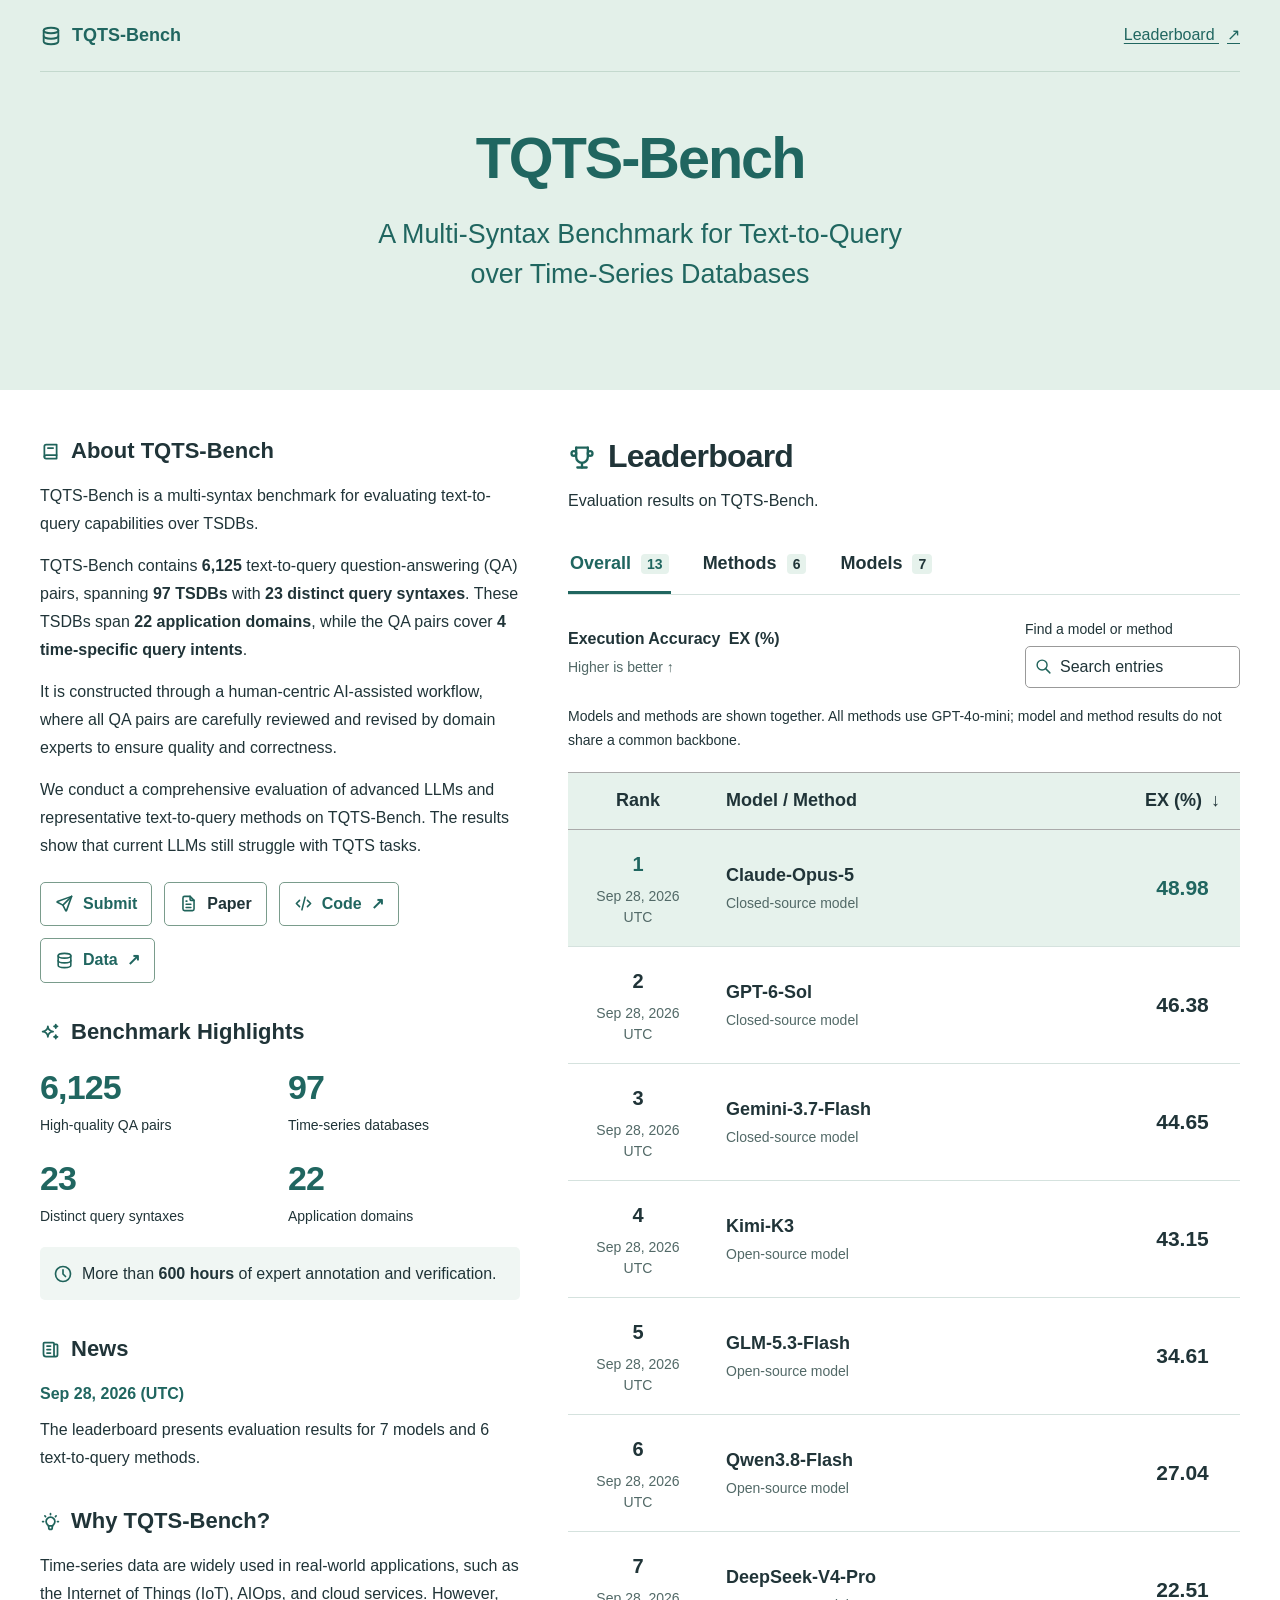
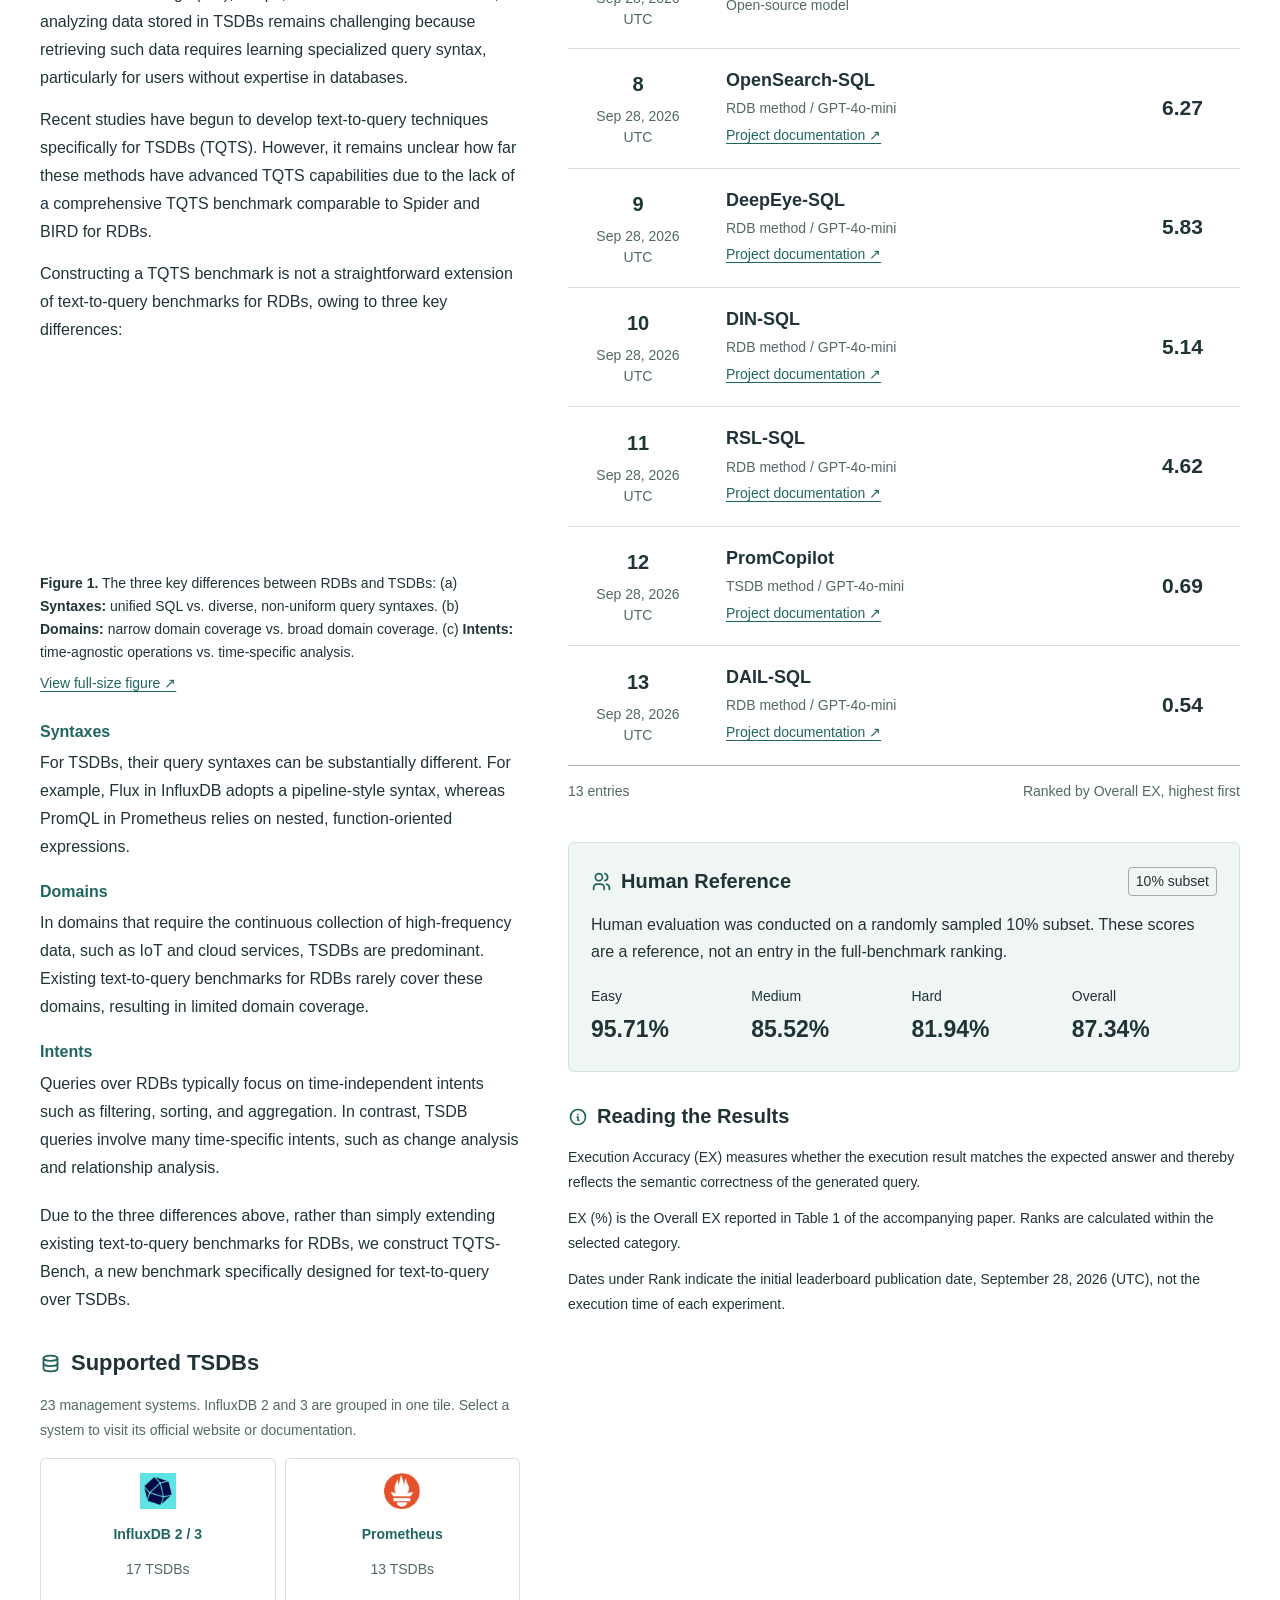
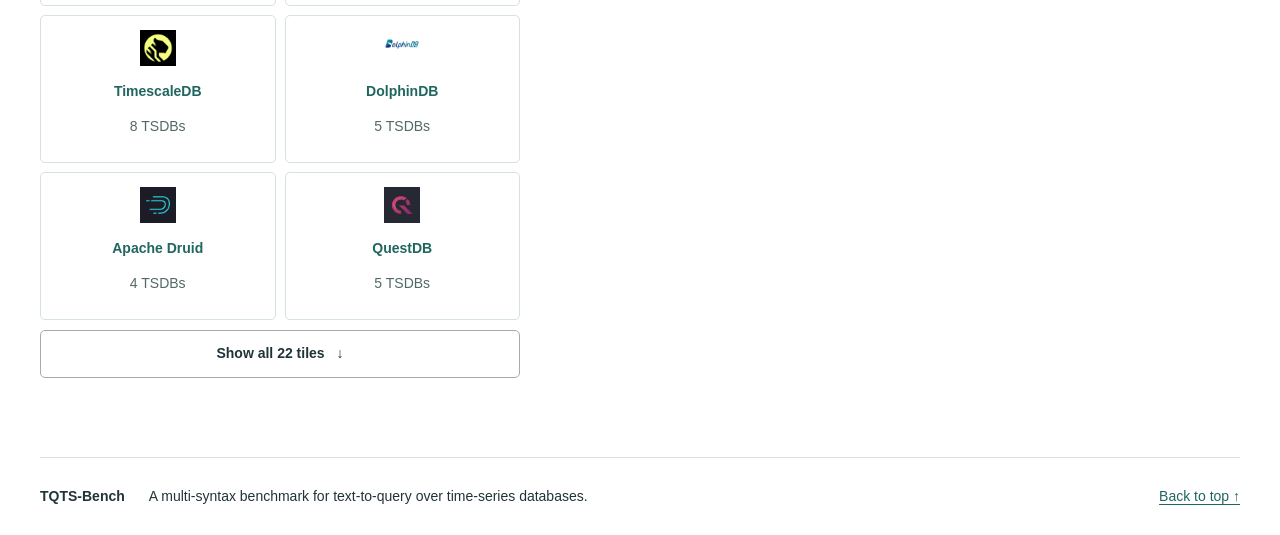
==== index.html @ 2154acb4 "Add anonymous leaderboard submission guidelines and Submit entry" ====
<!doctype html>
<html lang="en">
<head>
  <meta charset="utf-8">
  <meta name="viewport" content="width=device-width, initial-scale=1">
  <meta name="robots" content="noindex, nofollow, noarchive">
  <meta name="referrer" content="no-referrer">
  <meta http-equiv="Content-Security-Policy" content="default-src 'self'; script-src 'self'; style-src 'self'; img-src 'self'; font-src 'self'; connect-src 'self'; object-src 'none'; base-uri 'none'; form-action 'none'">
  <meta name="description" content="TQTS-Bench: A Multi-Syntax Benchmark for Text-to-Query over Time-Series Databases. Explore the evaluation results reported in the paper.">
  <meta name="color-scheme" content="light">
  <title>TQTS-Bench | Leaderboard</title>
  <link rel="icon" href="database.svg" type="image/svg+xml">
  <link rel="stylesheet" href="styles.css">
  <script src="results.js" defer></script>
  <script src="app.js" defer></script>
</head>
<body>
  <a class="skip-link" href="#leaderboard">Skip to leaderboard</a>
  <header class="hero">
    <nav class="topnav container" aria-label="Main navigation">
      <a class="wordmark" href="#top"><img class="icon" src="database.svg" alt="" width="22" height="22">TQTS-Bench</a>
      <div class="nav-actions"><a href="#leaderboard">Leaderboard <span aria-hidden="true">↗</span></a></div>
    </nav>
    <div class="hero-copy container" id="top">
      <h1>TQTS-Bench</h1>
      <p class="subtitle">A Multi-Syntax Benchmark for Text-to-Query<br class="desktop-break"> over Time-Series Databases</p>
    </div>
  </header>

  <main class="container page-grid">
    <aside class="sidebar" aria-label="About the benchmark">
      <section id="about" class="side-section">
        <h2><img class="icon" src="book-2.svg" alt="" width="21" height="21">About TQTS-Bench</h2>
        <p>TQTS-Bench is a multi-syntax benchmark for evaluating text-to-query capabilities over TSDBs.</p>
        <p>TQTS-Bench contains <strong>6,125</strong> text-to-query question-answering (QA) pairs, spanning <strong>97 TSDBs</strong> with <strong>23 distinct query syntaxes</strong>. These TSDBs span <strong>22 application domains</strong>, while the QA pairs cover <strong>4 time-specific query intents</strong>.</p>
        <p>It is constructed through a human-centric AI-assisted workflow, where all QA pairs are carefully reviewed and revised by domain experts to ensure quality and correctness.</p>
        <p>We conduct a comprehensive evaluation of advanced LLMs and representative text-to-query methods on TQTS-Bench. The results show that current LLMs still struggle with TQTS tasks.</p>
        <div class="about-links">
          <a class="button" href="submit.html"><img class="icon" src="send.svg" alt="" width="19" height="19">Submit</a>
          <button class="button" type="button" data-coming-soon="Paper" aria-controls="resource-status"><img class="icon" src="file-text.svg" alt="" width="19" height="19">Paper</button>
          <a class="button" href="https://anonymous.4open.science/r/TQTS-Bench-00CD" target="_blank" rel="noopener noreferrer"><img class="icon" src="code.svg" alt="" width="19" height="19">Code <span aria-hidden="true">↗</span></a>
          <a class="button" href="https://huggingface.co/datasets/TQTS-Bench/TQTS-Bench" target="_blank" rel="noopener noreferrer"><img class="icon" src="database.svg" alt="" width="19" height="19">Data <span aria-hidden="true">↗</span></a>
        </div>
        <p id="resource-status" role="status" aria-live="polite" hidden></p>
        <noscript><p>Paper coming soon.</p></noscript>
      </section>
      <section id="highlights" class="side-section">
        <h2><img class="icon" src="sparkles.svg" alt="" width="21" height="21">Benchmark Highlights</h2>
        <dl class="facts">
          <div><dt>High-quality QA pairs</dt><dd>6,125</dd></div>
          <div><dt>Time-series databases</dt><dd>97</dd></div>
          <div><dt>Distinct query syntaxes</dt><dd>23</dd></div>
          <div><dt>Application domains</dt><dd>22</dd></div>
        </dl>
        <p class="expert-note"><img class="icon" src="clock.svg" alt="" width="20" height="20"><span>More than <strong>600 hours</strong> of expert annotation and verification.</span></p>
      </section>
      <section id="news" class="side-section">
        <h2><img class="icon" src="news.svg" alt="" width="21" height="21">News</h2>
        <p class="news-label"><time datetime="2026-09-28">Sep 28, 2026</time> (UTC)</p>
        <p>The leaderboard presents evaluation results for 7 models and 6 text-to-query methods.</p>
      </section>
      <section id="motivation" class="side-section motivation-section">
        <h2><img class="icon" src="bulb.svg" alt="" width="21" height="21">Why TQTS-Bench?</h2>
        <p>Time-series data are widely used in real-world applications, such as the Internet of Things (IoT), AIOps, and cloud services. However, analyzing data stored in TSDBs remains challenging because retrieving such data requires learning specialized query syntax, particularly for users without expertise in databases.</p>
        <p>Recent studies have begun to develop text-to-query techniques specifically for TSDBs (TQTS). However, it remains unclear how far these methods have advanced TQTS capabilities due to the lack of a comprehensive TQTS benchmark comparable to Spider and BIRD for RDBs.</p>
        <p>Constructing a TQTS benchmark is not a straightforward extension of text-to-query benchmarks for RDBs, owing to three key differences:</p>
        <figure class="motivation-figure">
          <a class="figure-link" href="figure-1.png" target="_blank" rel="noopener noreferrer" aria-label="Open Figure 1 at full resolution in a new tab">
            <img src="figure-1.png" width="2400" height="970" loading="lazy" decoding="async" alt="Figure 1 compares relational and time-series databases across query syntaxes, application domains, and query intents. RDBs use unified SQL, cover narrower domains, and emphasize time-agnostic operations; TSDBs use diverse syntaxes, cover broader domains, and support time-specific analysis.">
          </a>
          <figcaption><strong>Figure 1.</strong> The three key differences between RDBs and TSDBs: (a) <strong>Syntaxes:</strong> unified SQL vs. diverse, non-uniform query syntaxes. (b) <strong>Domains:</strong> narrow domain coverage vs. broad domain coverage. (c) <strong>Intents:</strong> time-agnostic operations vs. time-specific analysis.</figcaption>
          <a class="figure-enlarge" href="figure-1.png" target="_blank" rel="noopener noreferrer">View full-size figure <span aria-hidden="true">↗</span></a>
        </figure>
        <dl class="motivation-points">
          <div><dt>Syntaxes</dt><dd>For TSDBs, their query syntaxes can be substantially different. For example, Flux in InfluxDB adopts a pipeline-style syntax, whereas PromQL in Prometheus relies on nested, function-oriented expressions.</dd></div>
          <div><dt>Domains</dt><dd>In domains that require the continuous collection of high-frequency data, such as IoT and cloud services, TSDBs are predominant. Existing text-to-query benchmarks for RDBs rarely cover these domains, resulting in limited domain coverage.</dd></div>
          <div><dt>Intents</dt><dd>Queries over RDBs typically focus on time-independent intents such as filtering, sorting, and aggregation. In contrast, TSDB queries involve many time-specific intents, such as change analysis and relationship analysis.</dd></div>
        </dl>
        <p>Due to the three differences above, rather than simply extending existing text-to-query benchmarks for RDBs, we construct TQTS-Bench, a new benchmark specifically designed for text-to-query over TSDBs.</p>
      </section>
      <section id="supported-tsdbs" class="side-section supported-section">
        <h2><img class="icon" src="database.svg" alt="" width="21" height="21">Supported TSDBs</h2>
        <p class="small-copy">23 management systems. InfluxDB 2 and 3 are grouped in one tile. Select a system to visit its official website or documentation.</p>
        <div class="tsdb-grid" id="tsdb-grid"><a class="tsdb-tile" href="https://www.influxdata.com/" target="_blank" rel="noopener noreferrer" aria-label="InfluxDB 2 / 3 official website or documentation, 17 TSDBs"><img src="influxdb.png" alt="" width="34" height="34" loading="lazy"><strong>InfluxDB 2 / 3</strong><span>17 TSDBs</span></a>
<a class="tsdb-tile" href="https://prometheus.io/" target="_blank" rel="noopener noreferrer" aria-label="Prometheus official website or documentation, 13 TSDBs"><img src="prometheus.png" alt="" width="34" height="34" loading="lazy"><strong>Prometheus</strong><span>13 TSDBs</span></a>
<a class="tsdb-tile" href="https://www.timescale.com/" target="_blank" rel="noopener noreferrer" aria-label="TimescaleDB official website or documentation, 8 TSDBs"><img src="timescaledb.png" alt="" width="34" height="34" loading="lazy"><strong>TimescaleDB</strong><span>8 TSDBs</span></a>
<a class="tsdb-tile" href="https://www.dolphindb.com/" target="_blank" rel="noopener noreferrer" aria-label="DolphinDB official website or documentation, 5 TSDBs"><img src="dolphindb.png" alt="" width="34" height="34" loading="lazy"><strong>DolphinDB</strong><span>5 TSDBs</span></a>
<a class="tsdb-tile" href="https://druid.apache.org/" target="_blank" rel="noopener noreferrer" aria-label="Apache Druid official website or documentation, 4 TSDBs"><img src="druid.png" alt="" width="34" height="34" loading="lazy"><strong>Apache Druid</strong><span>4 TSDBs</span></a>
<a class="tsdb-tile" href="https://questdb.com/" target="_blank" rel="noopener noreferrer" aria-label="QuestDB official website or documentation, 5 TSDBs"><img src="questdb.png" alt="" width="34" height="34" loading="lazy"><strong>QuestDB</strong><span>5 TSDBs</span></a>
<a class="tsdb-tile" href="https://tdengine.com/" target="_blank" rel="noopener noreferrer" aria-label="TDengine official website or documentation, 4 TSDBs"><img src="tdengine.png" alt="" width="34" height="34" loading="lazy"><strong>TDengine</strong><span>4 TSDBs</span></a>
<a class="tsdb-tile" href="https://iotdb.apache.org/" target="_blank" rel="noopener noreferrer" aria-label="Apache IoTDB official website or documentation, 4 TSDBs"><img src="iotdb.png" alt="" width="34" height="34" loading="lazy"><strong>Apache IoTDB</strong><span>4 TSDBs</span></a>
<a class="tsdb-tile" href="https://victoriametrics.com/" target="_blank" rel="noopener noreferrer" aria-label="VictoriaMetrics official website or documentation, 3 TSDBs"><img src="victoriametrics.png" alt="" width="34" height="34" loading="lazy"><strong>VictoriaMetrics</strong><span>3 TSDBs</span></a>
<a class="tsdb-tile" href="https://basekick.net/" target="_blank" rel="noopener noreferrer" aria-label="Arc official website or documentation, 2 TSDBs"><img src="arc.svg" alt="" width="34" height="34" loading="lazy"><strong>Arc</strong><span>2 TSDBs</span></a>
<a class="tsdb-tile" href="https://griddb.net/en/" target="_blank" rel="noopener noreferrer" aria-label="GridDB official website or documentation, 4 TSDBs"><img src="griddb.png" alt="" width="34" height="34" loading="lazy"><strong>GridDB</strong><span>4 TSDBs</span></a>
<a class="tsdb-tile" href="https://m3db.io/" target="_blank" rel="noopener noreferrer" aria-label="M3DB official website or documentation, 1 TSDB"><img src="m3db.png" alt="" width="34" height="34" loading="lazy"><strong>M3DB</strong><span>1 TSDB</span></a>
<a class="tsdb-tile" href="https://cratedb.com/" target="_blank" rel="noopener noreferrer" aria-label="CrateDB official website or documentation, 4 TSDBs"><img src="cratedb.png" alt="" width="34" height="34" loading="lazy"><strong>CrateDB</strong><span>4 TSDBs</span></a>
<a class="tsdb-tile" href="https://www.cnosdb.com/" target="_blank" rel="noopener noreferrer" aria-label="CnosDB official website or documentation, 3 TSDBs"><img src="cnosdb.png" alt="" width="34" height="34" loading="lazy"><strong>CnosDB</strong><span>3 TSDBs</span></a>
<a class="tsdb-tile" href="https://arcadedb.com/" target="_blank" rel="noopener noreferrer" aria-label="ArcadeDB official website or documentation, 1 TSDB"><img src="arcadedb.png" alt="" width="34" height="34" loading="lazy"><strong>ArcadeDB</strong><span>1 TSDB</span></a>
<a class="tsdb-tile" href="https://greptime.com/" target="_blank" rel="noopener noreferrer" aria-label="GreptimeDB official website or documentation, 1 TSDB"><img src="greptimedb.png" alt="" width="34" height="34" loading="lazy"><strong>GreptimeDB</strong><span>1 TSDB</span></a>
<a class="tsdb-tile" href="https://www.ibm.com/docs/en/db2-event-store/2.0.0" target="_blank" rel="noopener noreferrer" aria-label="IBM Db2 Event Store official website or documentation, 4 TSDBs"><img src="ibm.png" alt="" width="34" height="34" loading="lazy"><strong>IBM Db2 Event Store</strong><span>4 TSDBs</span></a>
<a class="tsdb-tile" href="https://docs.riak.com/riak/ts/1.5.2/" target="_blank" rel="noopener noreferrer" aria-label="Riak TS official website or documentation, 2 TSDBs"><img src="riak.png" alt="" width="34" height="34" loading="lazy"><strong>Riak TS</strong><span>2 TSDBs</span></a>
<a class="tsdb-tile" href="https://bangdb.com/" target="_blank" rel="noopener noreferrer" aria-label="BangDB official website or documentation, 3 TSDBs"><img src="bangdb.png" alt="" width="34" height="34" loading="lazy"><strong>BangDB</strong><span>3 TSDBs</span></a>
<a class="tsdb-tile" href="https://www.machbase.com/" target="_blank" rel="noopener noreferrer" aria-label="Machbase Neo official website or documentation, 5 TSDBs"><img src="machbase.png" alt="" width="34" height="34" loading="lazy"><strong>Machbase Neo</strong><span>5 TSDBs</span></a>
<a class="tsdb-tile" href="https://github.com/4paradigm/OpenMLDB" target="_blank" rel="noopener noreferrer" aria-label="OpenMLDB official website or documentation, 3 TSDBs"><img src="openmldb.png" alt="" width="34" height="34" loading="lazy"><strong>OpenMLDB</strong><span>3 TSDBs</span></a>
<a class="tsdb-tile" href="https://opengemini.github.io/" target="_blank" rel="noopener noreferrer" aria-label="openGemini official website or documentation, 1 TSDB"><img src="opengemini.png" alt="" width="34" height="34" loading="lazy"><strong>openGemini</strong><span>1 TSDB</span></a></div>
        <button type="button" class="expand-button" aria-expanded="false" aria-controls="tsdb-grid" id="toggle-tsdbs" hidden>Show all 22 tiles <span aria-hidden="true">↓</span></button>
      </section>
    </aside>

    <section class="leaderboard" id="leaderboard" aria-labelledby="leaderboard-title">
      <div class="board-heading">
        <h2 id="leaderboard-title"><img class="icon" src="trophy.svg" alt="" width="28" height="28">Leaderboard</h2>
        <p>Evaluation results on TQTS-Bench.</p>
      </div>
      <div class="tabs" role="tablist" aria-label="Leaderboard category" hidden>
        <button type="button" id="tab-overall" role="tab" aria-selected="true" aria-controls="results-panel" data-category="overall">Overall <span>13</span></button>
        <button type="button" id="tab-methods" role="tab" aria-selected="false" aria-controls="results-panel" tabindex="-1" data-category="method">Methods <span>6</span></button>
        <button type="button" id="tab-models" role="tab" aria-selected="false" aria-controls="results-panel" tabindex="-1" data-category="model">Models <span>7</span></button>
      </div>
      <div id="results-panel" role="tabpanel" aria-labelledby="leaderboard-title">
        <div class="board-toolbar">
          <div class="metric-heading"><strong>Execution Accuracy <abbr title="Execution Accuracy">EX</abbr> (%)</strong><span>Higher is better <span aria-hidden="true">↑</span></span></div>
          <div class="search-control" hidden><label for="search">Find a model or method</label><div class="search-input"><img class="icon" src="search.svg" alt="" width="17" height="17"><input id="search" type="search" placeholder="Search entries" autocomplete="off" spellcheck="false"></div></div>
        </div>
        <p class="category-note" id="category-note">Models and methods are shown together. All methods use GPT-4o-mini; model and method results do not share a common backbone.</p>
        <p class="table-hint">Swipe horizontally to view all scores <span aria-hidden="true">→</span></p>
        <div class="table-scroll" role="region" aria-label="Scrollable evaluation results" tabindex="0">
          <table class="results-table">
            <caption class="sr-only">Execution accuracy on TQTS-Bench. All scores are percentages.</caption>
            <thead><tr>
              <th scope="col" class="rank-column">Rank</th>
              <th scope="col" class="name-column">Model / Method</th>
              <th scope="col" class="overall-column" data-metric="overall" aria-sort="descending"><button type="button" data-sort="overall" disabled>EX (%) <span aria-hidden="true">↓</span></button></th>
            </tr></thead>
            <tbody id="results-body"><tr class="first-place"><td class="rank"><span>1</span><time datetime="2026-09-28" title="Initial leaderboard publication date, not an experiment execution timestamp.">Sep 28, 2026</time><small>UTC</small></td><td class="entry-name"><strong>Claude-Opus-5</strong><small>Closed-source model</small></td><td class="score overall-score">48.98</td></tr>
<tr><td class="rank"><span>2</span><time datetime="2026-09-28" title="Initial leaderboard publication date, not an experiment execution timestamp.">Sep 28, 2026</time><small>UTC</small></td><td class="entry-name"><strong>GPT-6-Sol</strong><small>Closed-source model</small></td><td class="score overall-score">46.38</td></tr>
<tr><td class="rank"><span>3</span><time datetime="2026-09-28" title="Initial leaderboard publication date, not an experiment execution timestamp.">Sep 28, 2026</time><small>UTC</small></td><td class="entry-name"><strong>Gemini-3.7-Flash</strong><small>Closed-source model</small></td><td class="score overall-score">44.65</td></tr>
<tr><td class="rank"><span>4</span><time datetime="2026-09-28" title="Initial leaderboard publication date, not an experiment execution timestamp.">Sep 28, 2026</time><small>UTC</small></td><td class="entry-name"><strong>Kimi-K3</strong><small>Open-source model</small></td><td class="score overall-score">43.15</td></tr>
<tr><td class="rank"><span>5</span><time datetime="2026-09-28" title="Initial leaderboard publication date, not an experiment execution timestamp.">Sep 28, 2026</time><small>UTC</small></td><td class="entry-name"><strong>GLM-5.3-Flash</strong><small>Open-source model</small></td><td class="score overall-score">34.61</td></tr>
<tr><td class="rank"><span>6</span><time datetime="2026-09-28" title="Initial leaderboard publication date, not an experiment execution timestamp.">Sep 28, 2026</time><small>UTC</small></td><td class="entry-name"><strong>Qwen3.8-Flash</strong><small>Open-source model</small></td><td class="score overall-score">27.04</td></tr>
<tr><td class="rank"><span>7</span><time datetime="2026-09-28" title="Initial leaderboard publication date, not an experiment execution timestamp.">Sep 28, 2026</time><small>UTC</small></td><td class="entry-name"><strong>DeepSeek-V4-Pro</strong><small>Open-source model</small></td><td class="score overall-score">22.51</td></tr>
<tr><td class="rank"><span>8</span><time datetime="2026-09-28" title="Initial leaderboard publication date, not an experiment execution timestamp.">Sep 28, 2026</time><small>UTC</small></td><td class="entry-name"><strong>OpenSearch-SQL</strong><small>RDB method / GPT-4o-mini</small><a class="project-link" href="https://github.com/OpenSearch-AI/OpenSearch-SQL#readme" target="_blank" rel="noopener noreferrer" aria-label="OpenSearch-SQL original project documentation">Project documentation ↗</a></td><td class="score overall-score">6.27</td></tr>
<tr><td class="rank"><span>9</span><time datetime="2026-09-28" title="Initial leaderboard publication date, not an experiment execution timestamp.">Sep 28, 2026</time><small>UTC</small></td><td class="entry-name"><strong>DeepEye-SQL</strong><small>RDB method / GPT-4o-mini</small><a class="project-link" href="https://github.com/HKUSTDial/DeepEye-SQL#readme" target="_blank" rel="noopener noreferrer" aria-label="DeepEye-SQL original project documentation">Project documentation ↗</a></td><td class="score overall-score">5.83</td></tr>
<tr><td class="rank"><span>10</span><time datetime="2026-09-28" title="Initial leaderboard publication date, not an experiment execution timestamp.">Sep 28, 2026</time><small>UTC</small></td><td class="entry-name"><strong>DIN-SQL</strong><small>RDB method / GPT-4o-mini</small><a class="project-link" href="https://github.com/MohammadrezaPourreza/Few-shot-NL2SQL-with-prompting#readme" target="_blank" rel="noopener noreferrer" aria-label="DIN-SQL original project documentation">Project documentation ↗</a></td><td class="score overall-score">5.14</td></tr>
<tr><td class="rank"><span>11</span><time datetime="2026-09-28" title="Initial leaderboard publication date, not an experiment execution timestamp.">Sep 28, 2026</time><small>UTC</small></td><td class="entry-name"><strong>RSL-SQL</strong><small>RDB method / GPT-4o-mini</small><a class="project-link" href="https://github.com/Laqcce-cao/RSL-SQL#readme" target="_blank" rel="noopener noreferrer" aria-label="RSL-SQL original project documentation">Project documentation ↗</a></td><td class="score overall-score">4.62</td></tr>
<tr><td class="rank"><span>12</span><time datetime="2026-09-28" title="Initial leaderboard publication date, not an experiment execution timestamp.">Sep 28, 2026</time><small>UTC</small></td><td class="entry-name"><strong>PromCopilot</strong><small>TSDB method / GPT-4o-mini</small><a class="project-link" href="https://github.com/FudanSELab/PromCopilot#readme" target="_blank" rel="noopener noreferrer" aria-label="PromCopilot original project documentation">Project documentation ↗</a></td><td class="score overall-score">0.69</td></tr>
<tr><td class="rank"><span>13</span><time datetime="2026-09-28" title="Initial leaderboard publication date, not an experiment execution timestamp.">Sep 28, 2026</time><small>UTC</small></td><td class="entry-name"><strong>DAIL-SQL</strong><small>RDB method / GPT-4o-mini</small><a class="project-link" href="https://github.com/BeachWang/DAIL-SQL#readme" target="_blank" rel="noopener noreferrer" aria-label="DAIL-SQL original project documentation">Project documentation ↗</a></td><td class="score overall-score">0.54</td></tr></tbody>
          </table>
        </div>
        <div class="table-footer"><span id="result-count" role="status" aria-live="polite">13 entries</span><span id="sort-description">Ranked by Overall EX, highest first</span></div>
        <noscript><p class="category-note">All paper results are shown. Enable JavaScript to filter and sort the leaderboard.</p></noscript>
      </div>

      <section class="human-reference" id="human-reference" aria-labelledby="human-title">
        <div class="human-heading"><h3 id="human-title"><img class="icon" src="users.svg" alt="" width="21" height="21">Human Reference</h3><span class="subset-label">10% subset</span></div>
        <p>Human evaluation was conducted on a randomly sampled 10% subset. These scores are a reference, not an entry in the full-benchmark ranking.</p>
        <dl class="human-scores"><div><dt>Easy</dt><dd>95.71%</dd></div><div><dt>Medium</dt><dd>85.52%</dd></div><div><dt>Hard</dt><dd>81.94%</dd></div><div><dt>Overall</dt><dd>87.34%</dd></div></dl>
      </section>
      <section class="reading-notes" aria-labelledby="notes-title">
        <h3 id="notes-title"><img class="icon" src="info-circle.svg" alt="" width="20" height="20">Reading the Results</h3>
        <p>Execution Accuracy (EX) measures whether the execution result matches the expected answer and thereby reflects the semantic correctness of the generated query.</p>
        <p>EX (%) is the Overall EX reported in Table 1 of the accompanying paper. Ranks are calculated within the selected category.</p>
        <p>Dates under Rank indicate the initial leaderboard publication date, September 28, 2026 (UTC), not the execution time of each experiment.</p>
      </section>
    </section>
  </main>
  <footer class="container site-footer"><span>TQTS-Bench</span><p>A multi-syntax benchmark for text-to-query over time-series databases.</p><a href="#top">Back to top <span aria-hidden="true">↑</span></a></footer>
</body>
</html>
---- styles.css ----
/* Research website. Pale green accents, 14px minimum. Preserve the existing light research layout.
   DESIGN_VARIANCE: 3; MOTION_INTENSITY: 1; VISUAL_DENSITY: 6. */
:root { color-scheme:light; --line:#d5e2de; --soft:#f0f6f3; --text:#203438; --muted:#526967; --accent:#206660; --accent-soft:#e6f2ec; --hero:#e3f0e9; }
* { box-sizing:border-box; }
html { scroll-padding-top:24px; }
body { margin:0; background:#fff; color:var(--text); font-family:Arial,Helvetica,sans-serif; font-size:16px; line-height:1.65; -webkit-font-smoothing:antialiased; }
a { color:var(--accent); text-decoration:underline; text-underline-offset:3px; }
a:hover { text-decoration-thickness:2px; }
button,input { font:inherit; color:var(--text); }
button { cursor:pointer; }
button:disabled { cursor:default; }
:focus-visible { outline:3px solid var(--accent); outline-offset:4px; }
[hidden] { display:none!important; }
.container { width:min(1320px,calc(100% - 80px)); margin-inline:auto; }
.icon { flex-shrink:0; vertical-align:middle; filter:brightness(0) saturate(100%) invert(32%) sepia(14%) saturate(1500%) hue-rotate(123deg); }
.sr-only { position:absolute; width:1px; height:1px; padding:0; margin:-1px; overflow:hidden; clip:rect(0,0,0,0); white-space:nowrap; border:0; }
.skip-link { position:fixed; top:12px; left:12px; z-index:3; transform:translateY(-180%); background:#fff; padding:12px 18px; }
.skip-link:focus { transform:translateY(0); }
.hero { background:var(--hero); color:var(--accent); min-height:390px; }
.topnav { min-height:72px; display:flex; align-items:center; justify-content:space-between; border-bottom:1px solid #c4d9ce; }
.wordmark { display:flex; align-items:center; gap:10px; font-size:18px; font-weight:700; text-decoration:none; }
.nav-actions { font-size:16px; }
.nav-actions a span { margin-left:8px; }
.hero-copy { text-align:center; padding:53px 0 66px; }
h1 { margin:0; font-size:clamp(42px,4.5vw,62px); line-height:1.16; font-weight:700; letter-spacing:-.035em; }
.subtitle { margin:22px 0 0; font-size:clamp(21px,2.1vw,28px); line-height:1.5; }
.about-links { display:flex; gap:12px; flex-wrap:wrap; margin-top:22px; }
.button { display:inline-flex; align-items:center; justify-content:center; gap:9px; padding:8px 14px; min-height:44px; border-radius:5px; border:1px solid #7a9c8c; font-size:16px; font-weight:600; text-decoration:none; white-space:nowrap; }
.button:hover { background:var(--accent-soft); }
button.button { background:transparent; }
button.button:hover { background:var(--accent-soft); }
#resource-status { color:var(--accent); font-weight:600; }
.button-detail { font-size:14px; padding-left:7px; border-left:1px solid #999; }
.page-grid { display:grid; grid-template-columns:minmax(0,5fr) minmax(0,7fr); gap:48px; padding-top:46px; align-items:start; }
.sidebar,.leaderboard { min-width:0; }
.side-section { margin-bottom:34px; }
.side-section h2 { font-size:22px; line-height:1.4; margin:0 0 15px; display:flex; align-items:center; gap:10px; font-weight:700; }
.side-section p { margin:0 0 14px; font-size:16px; line-height:1.75; }
.side-section p:last-child { margin-bottom:0; }
.facts { display:grid; grid-template-columns:1fr 1fr; gap:22px 16px; margin:20px 0; }
.facts div { display:flex; flex-direction:column-reverse; align-items:flex-start; }
.facts dd { color:var(--accent); margin:0; font-size:34px; font-weight:700; line-height:1.2; letter-spacing:-.025em; font-variant-numeric:tabular-nums; }
.facts dt { margin-top:7px; font-size:14px; line-height:1.5; }
.side-section .expert-note { display:flex; align-items:flex-start; gap:9px; background:var(--soft); padding:13px; border-radius:5px; line-height:1.7; }
.expert-note .icon { margin-top:4px; }
.side-section .news-label { font-size:16px; font-weight:700; margin-bottom:8px; }
.side-section .release-note { padding-left:12px; border-left:2px solid #8cb7a1; }
.side-section .small-copy { font-size:14px; margin-bottom:16px; }
.tsdb-grid { display:grid; grid-template-columns:repeat(2,minmax(0,1fr)); gap:9px; }
.tsdb-tile { text-decoration:none; background:#fff; height:148px; padding:13px 6px 9px; border:1px solid var(--line); border-radius:5px; display:grid; grid-template-rows:38px 48px 22px; justify-items:center; align-items:center; }
.tsdb-tile:hover,.tsdb-tile:focus-visible { background:var(--accent-soft); border-color:var(--accent); }
.tsdb-tile:hover strong,.tsdb-tile:focus-visible strong { text-decoration:underline; text-underline-offset:3px; }
.tsdb-tile img { width:72px; height:36px; object-fit:contain; }
.tsdb-tile strong { text-align:center; font-size:14px; font-weight:600; line-height:1.35; align-self:center; max-width:100%; overflow-wrap:anywhere; }
.tsdb-tile span { font-size:14px; }
.tsdb-grid.is-collapsed .tsdb-tile:nth-child(n+7) { display:none; }
.expand-button { width:100%; padding:11px; margin-top:10px; background:#fff; border:1px solid #aaa; border-radius:5px; font-size:14px; font-weight:600; }
.expand-button:hover { background:var(--soft); }
.expand-button span { margin-left:8px; }
.board-heading { margin-bottom:23px; }
.board-heading h2 { font-size:32px; font-weight:700; letter-spacing:-.025em; line-height:1.3; margin:0 0 10px; display:flex; align-items:center; gap:12px; }
.board-heading p { margin:0 0 12px; font-size:16px; }
.paper-source { font-size:14px; }
.tabs { display:flex; gap:30px; border-bottom:1px solid var(--line); margin-bottom:23px; }
.tabs button { border:0; border-bottom:3px solid transparent; background:#fff; padding:12px 2px; font-size:18px; font-weight:600; }
.tabs button[aria-selected="true"] { border-bottom-color:var(--accent); color:var(--accent); }
.tabs button:hover { background:var(--soft); }
.tabs button span { font-size:14px; padding:2px 6px; margin-left:5px; background:var(--accent-soft); border-radius:4px; font-variant-numeric:tabular-nums; }
.board-toolbar { display:flex; align-items:center; justify-content:space-between; gap:16px; }
.metric-heading { display:flex; flex-direction:column; gap:3px; }
.metric-heading strong { font-size:16px; font-weight:600; }
.metric-heading abbr { text-decoration:none; margin-left:4px; }
.metric-heading>span { font-size:14px; }
.search-control label { display:block; font-size:14px; margin-bottom:5px; }
.search-input { position:relative; }
.search-input .icon { position:absolute; left:10px; top:12px; }
.search-input input { width:215px; height:42px; padding:7px 10px 7px 34px; background:#fff; border:1px solid #999; border-radius:5px; font-size:16px; }
input::placeholder { color:var(--text); opacity:1; }
.category-note { font-size:14px; line-height:1.7; margin:17px 0 20px; }
.table-hint { display:none; font-size:14px; margin:0 0 8px; }
.table-scroll { overflow:auto; border-block:1px solid #aaa; }
.results-table { width:100%; border-collapse:separate; border-spacing:0; font-size:18px; table-layout:fixed; }
.results-table th { background:var(--accent-soft); font-size:18px; font-weight:700; border-bottom:1px solid #aaa; text-align:center; padding:13px 18px; }
.results-table .rank-column { width:140px; }
.results-table .name-column { text-align:left; }
.results-table .overall-column { width:115px; }
.results-table th button { border:0; background:transparent; font-size:inherit; font-weight:inherit; padding:0; white-space:nowrap; }
.results-table th button span { margin-left:4px; }
.results-table td { border-bottom:1px solid var(--line); padding:18px; text-align:center; font-variant-numeric:tabular-nums; vertical-align:middle; }
.results-table tbody tr:last-child td { border-bottom:0; }
.results-table tbody tr:hover { background:var(--soft); }
.results-table .rank { text-align:center; }
.rank>span { display:block; font-size:20px; font-weight:600; }
.rank time { display:block; margin-top:5px; font-size:14px; line-height:1.5; white-space:nowrap; }
.rank small { display:block; font-size:14px; line-height:1.5; }
.results-table .entry-name { text-align:left; overflow-wrap:anywhere; }
.entry-name strong { font-size:18px; font-weight:600; display:block; line-height:1.45; }
.entry-name small { font-size:14px; display:block; margin-top:5px; line-height:1.55; }
.project-link { display:inline-block; margin-top:5px; font-size:14px; line-height:1.5; }
.results-table .score { font-size:21px; font-weight:600; }
.first-place { background:var(--accent-soft); }
.first-place .rank>span,.first-place .score { color:var(--accent); font-weight:800; }
.results-table td.empty-state { text-align:center; padding:35px 15px; font-size:16px; }
.table-footer { display:flex; justify-content:space-between; gap:16px; font-size:14px; padding:14px 0; }
.human-reference { margin-top:25px; padding:22px; border:1px solid var(--line); border-radius:6px; background:var(--soft); }
.human-heading { display:flex; align-items:center; justify-content:space-between; gap:12px; }
h3 { font-size:20px; font-weight:600; margin:0; display:flex; align-items:center; gap:9px; }
.subset-label { font-size:14px; border:1px solid #aaa; border-radius:4px; padding:2px 7px; white-space:nowrap; }
.human-reference p { font-size:16px; line-height:1.7; margin:13px 0 20px; }
.human-scores { display:grid; grid-template-columns:repeat(4,1fr); margin:0; gap:15px; }
.human-scores dt { font-size:14px; }
.human-scores dd { font-size:23px; font-weight:600; margin:3px 0 0; font-variant-numeric:tabular-nums; }
.reading-notes { margin:28px 0 0; }
.reading-notes h3 { font-size:20px; margin-bottom:12px; }
.reading-notes p { margin:12px 0; font-size:14px; line-height:1.75; }
.site-footer { display:flex; gap:24px; align-items:center; border-top:1px solid var(--line); padding-block:27px; margin-top:45px; font-size:14px; }
.site-footer>span { font-weight:600; white-space:nowrap; }
.site-footer p { margin:0; }
.site-footer a { margin-left:auto; white-space:nowrap; }
.paper-source,.metric-heading>span,.entry-name small,.rank time,.rank small,.table-footer,.small-copy,.tsdb-tile span { color:var(--muted); }
.news-label,.motivation-points dt { color:var(--accent); }
.motivation-points { margin:20px 0; }
.motivation-figure { margin:22px 0; }
.figure-link { display:block; cursor:zoom-in; }
.motivation-figure img { display:block; width:100%; height:auto; background:#fff; }
.motivation-figure figcaption { font-size:14px; line-height:1.65; margin-top:12px; }
.figure-enlarge { display:inline-block; font-size:14px; margin-top:8px; }
.motivation-points div { margin-bottom:18px; }
.motivation-points dt { font-weight:700; margin-bottom:4px; }
.motivation-points dd { margin:0; line-height:1.75; }
@media(min-width:1600px) { .hero { min-height:43vh; } .hero-copy { padding-top:62px; } }
@media(max-width:1100px) { .container { width:calc(100% - 48px); } .page-grid { grid-template-columns:minmax(0,5fr) minmax(0,7fr); gap:30px; } .board-toolbar { flex-wrap:wrap; } .results-table { min-width:470px; } .results-table .rank-column { width:140px; } .results-table .overall-column { width:105px; } .results-table td,.results-table th { padding:15px 12px; } }
@media(max-width:850px) { .container { width:calc(100% - 40px); } .page-grid { grid-template-columns:minmax(0,1fr); gap:38px; padding-top:32px; } .leaderboard { grid-row:1; } .sidebar { display:grid; grid-template-columns:1fr 1fr; gap:30px; } .side-section { margin:0; } .supported-section,.motivation-section { grid-column:1/-1; } .tsdb-grid { grid-template-columns:repeat(4,minmax(0,1fr)); } .tsdb-grid.is-collapsed .tsdb-tile:nth-child(n+7) { display:grid; } .tsdb-grid.is-collapsed .tsdb-tile:nth-child(n+9) { display:none; } .hero { min-height:350px; } .hero-copy { padding-top:40px; } .subtitle { font-size:24px; } }
@media(max-width:540px) { .container { width:calc(100% - 32px); } .hero { min-height:340px; } .topnav { min-height:64px; gap:15px; } .wordmark { font-size:16px; gap:7px; } .nav-actions { font-size:14px; } .hero-copy { padding:42px 0; } h1 { font-size:43px; } .subtitle { font-size:21px; margin-top:18px; } .desktop-break { display:none; } .board-heading h2 { font-size:30px; } .search-control { width:100%; } .search-input input { width:100%; } .tabs { gap:18px; } .tabs button { font-size:16px; } .tabs button span { margin-left:2px; padding-inline:4px; } .table-hint { display:block; } .table-footer { flex-direction:column; gap:3px; } .human-reference { padding:18px; } .human-scores { grid-template-columns:repeat(2,1fr); gap:17px; } .human-heading { flex-wrap:wrap; } .sidebar { grid-template-columns:1fr; gap:32px; } .tsdb-grid { grid-template-columns:repeat(2,minmax(0,1fr)); } .tsdb-grid.is-collapsed .tsdb-tile:nth-child(n+7) { display:none; } .site-footer { flex-wrap:wrap; gap:12px 20px; margin-top:32px; } .site-footer p { flex-basis:100%; order:3; } }
@media(prefers-reduced-motion:no-preference) { button,a { transition:background-color .12s; } }
@media print { .hero { min-height:0; background:none; } .topnav,.about-links,.sidebar,.tabs,.search-control,.site-footer,.table-hint { display:none!important; } .hero-copy { padding:12px 0; } .container { width:100%; } .page-grid { display:block; padding:0; } .table-scroll { overflow:visible; } .results-table { min-width:0; } .results-table td { padding:8px; } }
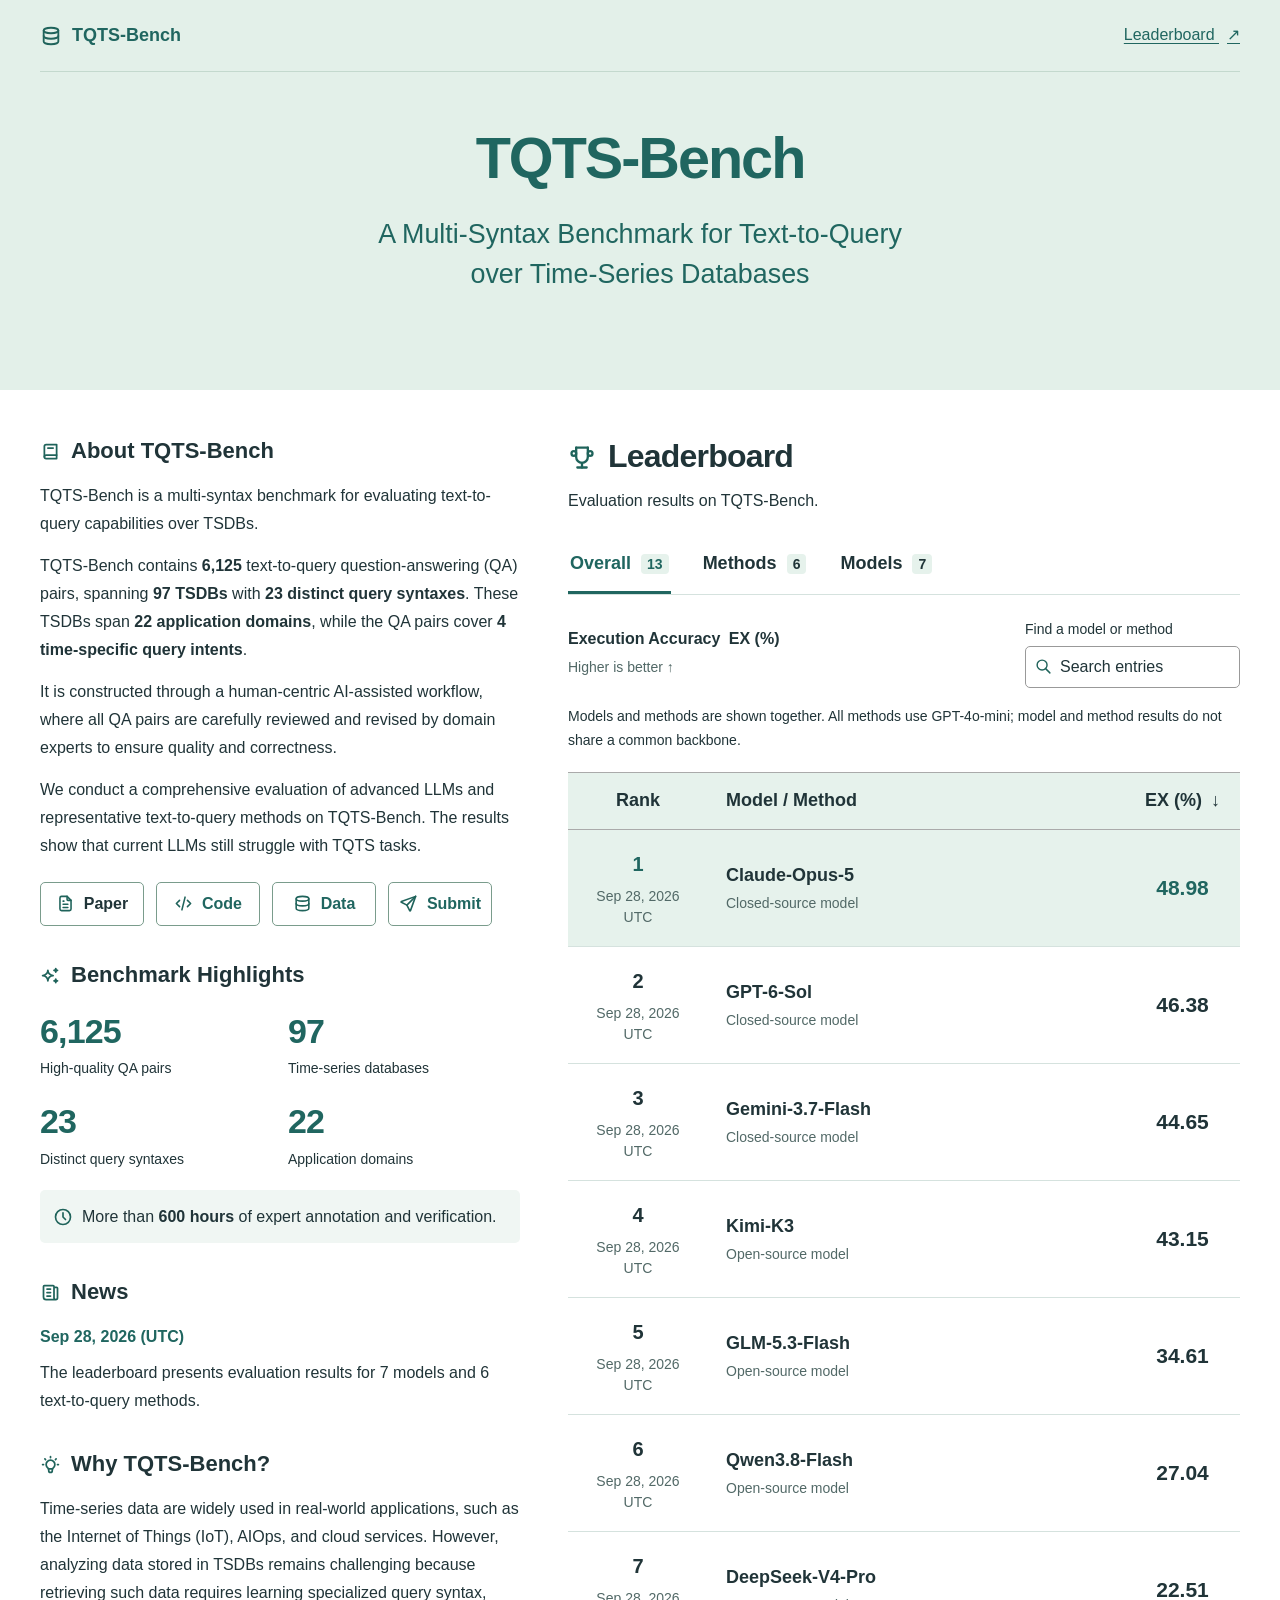
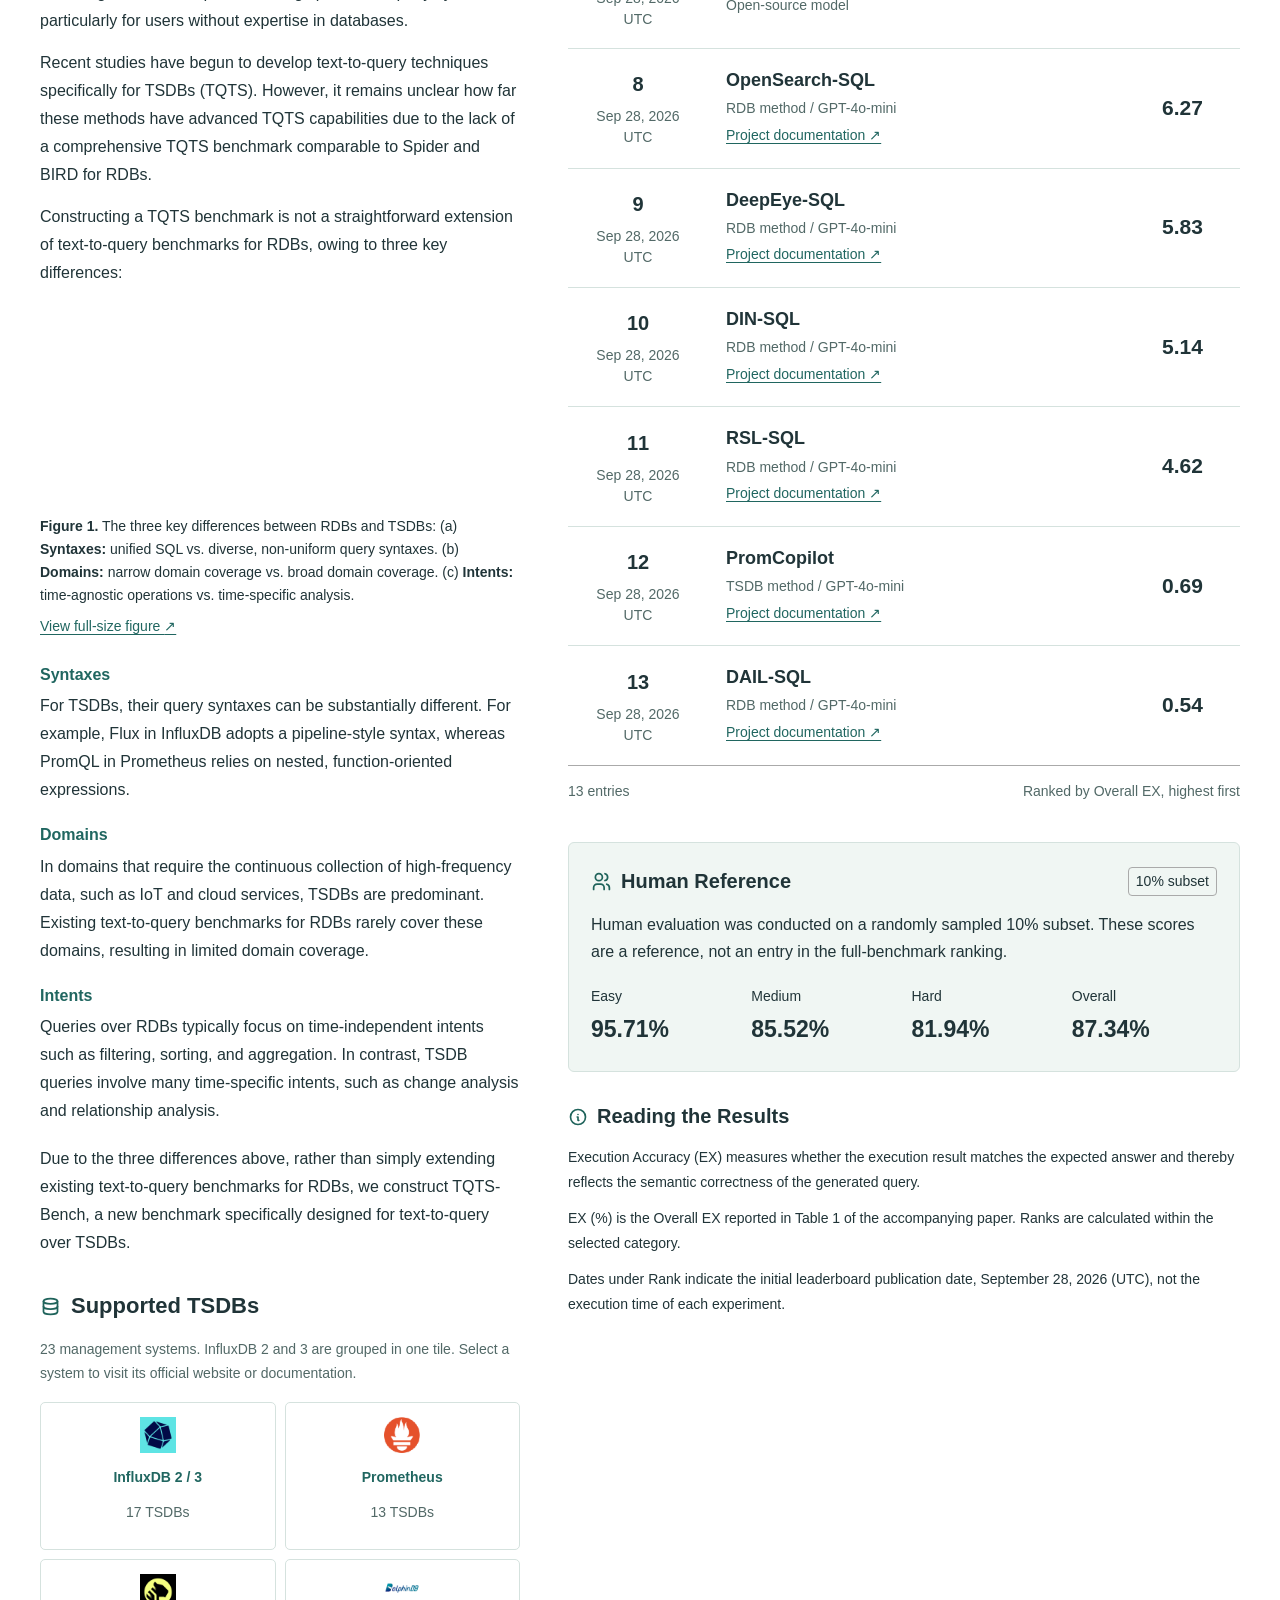
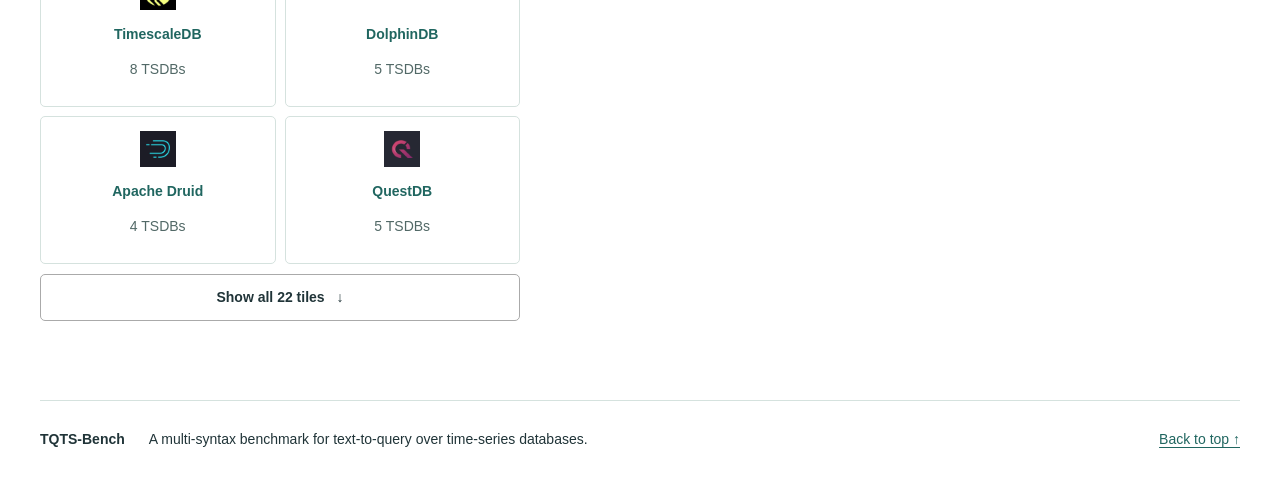
==== commit 9f1d40c6: "Simplify submission guide and align resource buttons" ====
--- a/index.html
+++ b/index.html
@@ -36,10 +36,10 @@
         <p>It is constructed through a human-centric AI-assisted workflow, where all QA pairs are carefully reviewed and revised by domain experts to ensure quality and correctness.</p>
         <p>We conduct a comprehensive evaluation of advanced LLMs and representative text-to-query methods on TQTS-Bench. The results show that current LLMs still struggle with TQTS tasks.</p>
         <div class="about-links">
+          <button class="button" type="button" data-coming-soon="Paper" aria-controls="resource-status"><img class="icon" src="file-text.svg" alt="" width="19" height="19">Paper</button>
+          <a class="button" href="https://anonymous.4open.science/r/TQTS-Bench-00CD" target="_blank" rel="noopener noreferrer"><img class="icon" src="code.svg" alt="" width="19" height="19">Code</a>
+          <a class="button" href="https://huggingface.co/datasets/TQTS-Bench/TQTS-Bench" target="_blank" rel="noopener noreferrer"><img class="icon" src="database.svg" alt="" width="19" height="19">Data</a>
           <a class="button" href="submit.html"><img class="icon" src="send.svg" alt="" width="19" height="19">Submit</a>
-          <button class="button" type="button" data-coming-soon="Paper" aria-controls="resource-status"><img class="icon" src="file-text.svg" alt="" width="19" height="19">Paper</button>
-          <a class="button" href="https://anonymous.4open.science/r/TQTS-Bench-00CD" target="_blank" rel="noopener noreferrer"><img class="icon" src="code.svg" alt="" width="19" height="19">Code <span aria-hidden="true">↗</span></a>
-          <a class="button" href="https://huggingface.co/datasets/TQTS-Bench/TQTS-Bench" target="_blank" rel="noopener noreferrer"><img class="icon" src="database.svg" alt="" width="19" height="19">Data <span aria-hidden="true">↗</span></a>
         </div>
         <p id="resource-status" role="status" aria-live="polite" hidden></p>
         <noscript><p>Paper coming soon.</p></noscript>
--- a/styles.css
+++ b/styles.css
@@ -25,6 +25,7 @@
 h1 { margin:0; font-size:clamp(42px,4.5vw,62px); line-height:1.16; font-weight:700; letter-spacing:-.035em; }
 .subtitle { margin:22px 0 0; font-size:clamp(21px,2.1vw,28px); line-height:1.5; }
 .about-links { display:flex; gap:12px; flex-wrap:wrap; margin-top:22px; }
+.about-links .button { width:104px; height:44px; flex:0 0 104px; padding:8px; }
 .button { display:inline-flex; align-items:center; justify-content:center; gap:9px; padding:8px 14px; min-height:44px; border-radius:5px; border:1px solid #7a9c8c; font-size:16px; font-weight:600; text-decoration:none; white-space:nowrap; }
 .button:hover { background:var(--accent-soft); }
 button.button { background:transparent; }
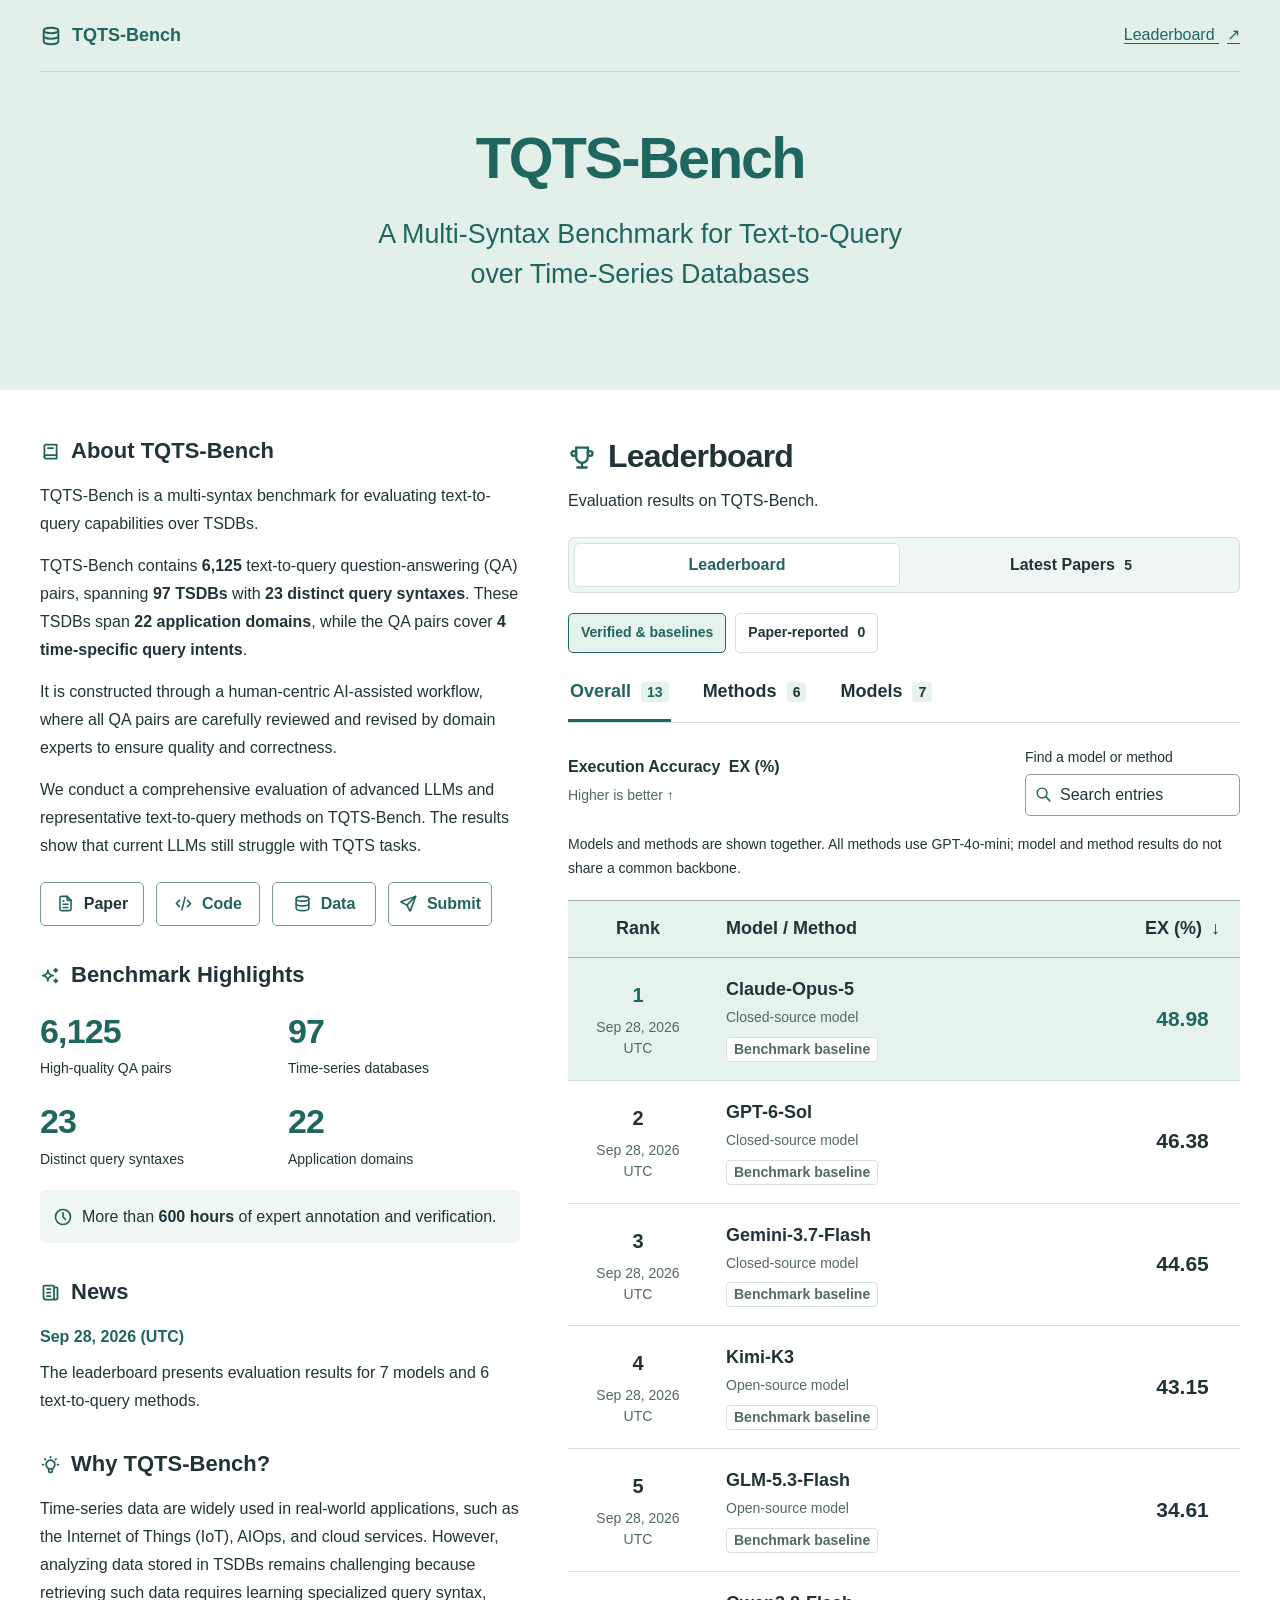
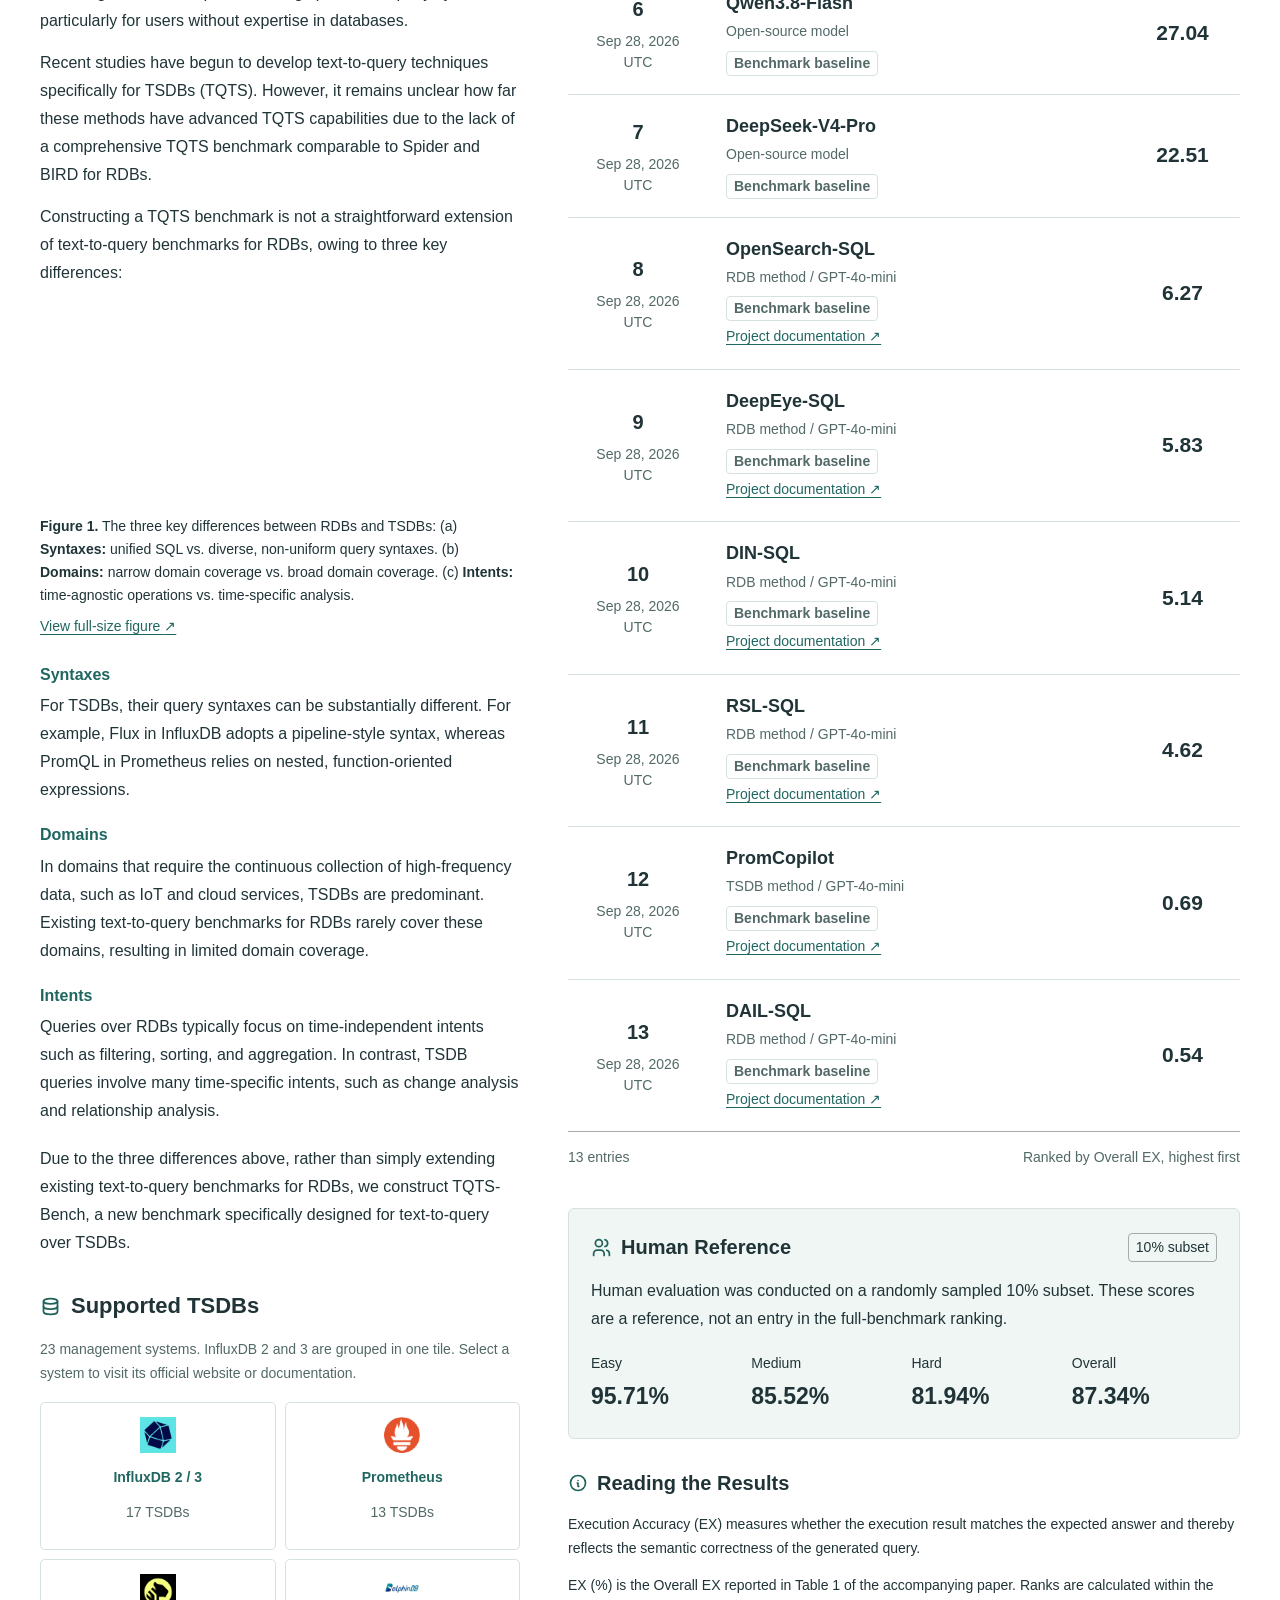
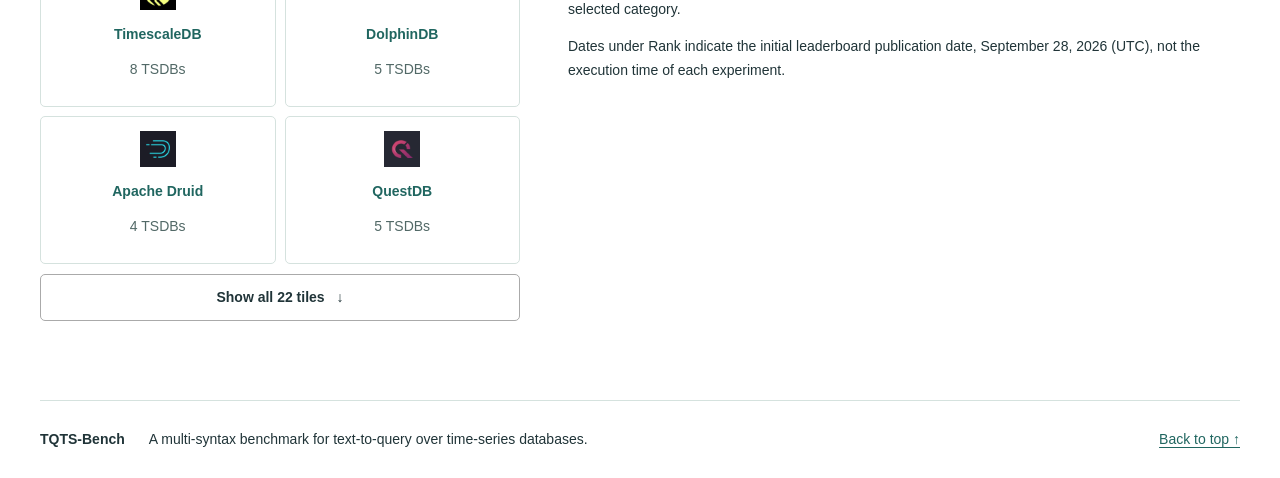
==== commit 6058221a: "Add arXiv paper discovery and provenance views" ====
--- a/index.html
+++ b/index.html
@@ -12,6 +12,7 @@
   <link rel="icon" href="database.svg" type="image/svg+xml">
   <link rel="stylesheet" href="styles.css">
   <script src="results.js" defer></script>
+  <script src="discovery.js" defer></script>
   <script src="app.js" defer></script>
 </head>
 <body>
@@ -112,6 +113,15 @@
         <h2 id="leaderboard-title"><img class="icon" src="trophy.svg" alt="" width="28" height="28">Leaderboard</h2>
         <p>Evaluation results on TQTS-Bench.</p>
       </div>
+      <div class="view-switch" aria-label="Research views">
+        <button type="button" data-view="leaderboard" aria-pressed="true">Leaderboard</button>
+        <button type="button" data-view="papers" aria-pressed="false">Latest Papers <span id="paper-count">0</span></button>
+      </div>
+      <div id="leaderboard-view">
+      <div class="score-switch" aria-label="Result provenance">
+        <button type="button" data-score-view="verified" aria-pressed="true">Verified &amp; baselines</button>
+        <button type="button" data-score-view="reported" aria-pressed="false">Paper-reported <span id="reported-count">0</span></button>
+      </div>
       <div class="tabs" role="tablist" aria-label="Leaderboard category" hidden>
         <button type="button" id="tab-overall" role="tab" aria-selected="true" aria-controls="results-panel" data-category="overall">Overall <span>13</span></button>
         <button type="button" id="tab-methods" role="tab" aria-selected="false" aria-controls="results-panel" tabindex="-1" data-category="method">Methods <span>6</span></button>
@@ -132,19 +142,19 @@
               <th scope="col" class="name-column">Model / Method</th>
               <th scope="col" class="overall-column" data-metric="overall" aria-sort="descending"><button type="button" data-sort="overall" disabled>EX (%) <span aria-hidden="true">↓</span></button></th>
             </tr></thead>
-            <tbody id="results-body"><tr class="first-place"><td class="rank"><span>1</span><time datetime="2026-09-28" title="Initial leaderboard publication date, not an experiment execution timestamp.">Sep 28, 2026</time><small>UTC</small></td><td class="entry-name"><strong>Claude-Opus-5</strong><small>Closed-source model</small></td><td class="score overall-score">48.98</td></tr>
-<tr><td class="rank"><span>2</span><time datetime="2026-09-28" title="Initial leaderboard publication date, not an experiment execution timestamp.">Sep 28, 2026</time><small>UTC</small></td><td class="entry-name"><strong>GPT-6-Sol</strong><small>Closed-source model</small></td><td class="score overall-score">46.38</td></tr>
-<tr><td class="rank"><span>3</span><time datetime="2026-09-28" title="Initial leaderboard publication date, not an experiment execution timestamp.">Sep 28, 2026</time><small>UTC</small></td><td class="entry-name"><strong>Gemini-3.7-Flash</strong><small>Closed-source model</small></td><td class="score overall-score">44.65</td></tr>
-<tr><td class="rank"><span>4</span><time datetime="2026-09-28" title="Initial leaderboard publication date, not an experiment execution timestamp.">Sep 28, 2026</time><small>UTC</small></td><td class="entry-name"><strong>Kimi-K3</strong><small>Open-source model</small></td><td class="score overall-score">43.15</td></tr>
-<tr><td class="rank"><span>5</span><time datetime="2026-09-28" title="Initial leaderboard publication date, not an experiment execution timestamp.">Sep 28, 2026</time><small>UTC</small></td><td class="entry-name"><strong>GLM-5.3-Flash</strong><small>Open-source model</small></td><td class="score overall-score">34.61</td></tr>
-<tr><td class="rank"><span>6</span><time datetime="2026-09-28" title="Initial leaderboard publication date, not an experiment execution timestamp.">Sep 28, 2026</time><small>UTC</small></td><td class="entry-name"><strong>Qwen3.8-Flash</strong><small>Open-source model</small></td><td class="score overall-score">27.04</td></tr>
-<tr><td class="rank"><span>7</span><time datetime="2026-09-28" title="Initial leaderboard publication date, not an experiment execution timestamp.">Sep 28, 2026</time><small>UTC</small></td><td class="entry-name"><strong>DeepSeek-V4-Pro</strong><small>Open-source model</small></td><td class="score overall-score">22.51</td></tr>
-<tr><td class="rank"><span>8</span><time datetime="2026-09-28" title="Initial leaderboard publication date, not an experiment execution timestamp.">Sep 28, 2026</time><small>UTC</small></td><td class="entry-name"><strong>OpenSearch-SQL</strong><small>RDB method / GPT-4o-mini</small><a class="project-link" href="https://github.com/OpenSearch-AI/OpenSearch-SQL#readme" target="_blank" rel="noopener noreferrer" aria-label="OpenSearch-SQL original project documentation">Project documentation ↗</a></td><td class="score overall-score">6.27</td></tr>
-<tr><td class="rank"><span>9</span><time datetime="2026-09-28" title="Initial leaderboard publication date, not an experiment execution timestamp.">Sep 28, 2026</time><small>UTC</small></td><td class="entry-name"><strong>DeepEye-SQL</strong><small>RDB method / GPT-4o-mini</small><a class="project-link" href="https://github.com/HKUSTDial/DeepEye-SQL#readme" target="_blank" rel="noopener noreferrer" aria-label="DeepEye-SQL original project documentation">Project documentation ↗</a></td><td class="score overall-score">5.83</td></tr>
-<tr><td class="rank"><span>10</span><time datetime="2026-09-28" title="Initial leaderboard publication date, not an experiment execution timestamp.">Sep 28, 2026</time><small>UTC</small></td><td class="entry-name"><strong>DIN-SQL</strong><small>RDB method / GPT-4o-mini</small><a class="project-link" href="https://github.com/MohammadrezaPourreza/Few-shot-NL2SQL-with-prompting#readme" target="_blank" rel="noopener noreferrer" aria-label="DIN-SQL original project documentation">Project documentation ↗</a></td><td class="score overall-score">5.14</td></tr>
-<tr><td class="rank"><span>11</span><time datetime="2026-09-28" title="Initial leaderboard publication date, not an experiment execution timestamp.">Sep 28, 2026</time><small>UTC</small></td><td class="entry-name"><strong>RSL-SQL</strong><small>RDB method / GPT-4o-mini</small><a class="project-link" href="https://github.com/Laqcce-cao/RSL-SQL#readme" target="_blank" rel="noopener noreferrer" aria-label="RSL-SQL original project documentation">Project documentation ↗</a></td><td class="score overall-score">4.62</td></tr>
-<tr><td class="rank"><span>12</span><time datetime="2026-09-28" title="Initial leaderboard publication date, not an experiment execution timestamp.">Sep 28, 2026</time><small>UTC</small></td><td class="entry-name"><strong>PromCopilot</strong><small>TSDB method / GPT-4o-mini</small><a class="project-link" href="https://github.com/FudanSELab/PromCopilot#readme" target="_blank" rel="noopener noreferrer" aria-label="PromCopilot original project documentation">Project documentation ↗</a></td><td class="score overall-score">0.69</td></tr>
-<tr><td class="rank"><span>13</span><time datetime="2026-09-28" title="Initial leaderboard publication date, not an experiment execution timestamp.">Sep 28, 2026</time><small>UTC</small></td><td class="entry-name"><strong>DAIL-SQL</strong><small>RDB method / GPT-4o-mini</small><a class="project-link" href="https://github.com/BeachWang/DAIL-SQL#readme" target="_blank" rel="noopener noreferrer" aria-label="DAIL-SQL original project documentation">Project documentation ↗</a></td><td class="score overall-score">0.54</td></tr></tbody>
+            <tbody id="results-body"><tr class="first-place"><td class="rank"><span>1</span><time datetime="2026-09-28" title="Initial leaderboard publication date, not an experiment execution timestamp.">Sep 28, 2026</time><small>UTC</small></td><td class="entry-name"><strong>Claude-Opus-5</strong><small>Closed-source model</small><div class="source-labels"><span class="source-badge baseline">Benchmark baseline</span></div></td><td class="score overall-score">48.98</td></tr>
+<tr><td class="rank"><span>2</span><time datetime="2026-09-28" title="Initial leaderboard publication date, not an experiment execution timestamp.">Sep 28, 2026</time><small>UTC</small></td><td class="entry-name"><strong>GPT-6-Sol</strong><small>Closed-source model</small><div class="source-labels"><span class="source-badge baseline">Benchmark baseline</span></div></td><td class="score overall-score">46.38</td></tr>
+<tr><td class="rank"><span>3</span><time datetime="2026-09-28" title="Initial leaderboard publication date, not an experiment execution timestamp.">Sep 28, 2026</time><small>UTC</small></td><td class="entry-name"><strong>Gemini-3.7-Flash</strong><small>Closed-source model</small><div class="source-labels"><span class="source-badge baseline">Benchmark baseline</span></div></td><td class="score overall-score">44.65</td></tr>
+<tr><td class="rank"><span>4</span><time datetime="2026-09-28" title="Initial leaderboard publication date, not an experiment execution timestamp.">Sep 28, 2026</time><small>UTC</small></td><td class="entry-name"><strong>Kimi-K3</strong><small>Open-source model</small><div class="source-labels"><span class="source-badge baseline">Benchmark baseline</span></div></td><td class="score overall-score">43.15</td></tr>
+<tr><td class="rank"><span>5</span><time datetime="2026-09-28" title="Initial leaderboard publication date, not an experiment execution timestamp.">Sep 28, 2026</time><small>UTC</small></td><td class="entry-name"><strong>GLM-5.3-Flash</strong><small>Open-source model</small><div class="source-labels"><span class="source-badge baseline">Benchmark baseline</span></div></td><td class="score overall-score">34.61</td></tr>
+<tr><td class="rank"><span>6</span><time datetime="2026-09-28" title="Initial leaderboard publication date, not an experiment execution timestamp.">Sep 28, 2026</time><small>UTC</small></td><td class="entry-name"><strong>Qwen3.8-Flash</strong><small>Open-source model</small><div class="source-labels"><span class="source-badge baseline">Benchmark baseline</span></div></td><td class="score overall-score">27.04</td></tr>
+<tr><td class="rank"><span>7</span><time datetime="2026-09-28" title="Initial leaderboard publication date, not an experiment execution timestamp.">Sep 28, 2026</time><small>UTC</small></td><td class="entry-name"><strong>DeepSeek-V4-Pro</strong><small>Open-source model</small><div class="source-labels"><span class="source-badge baseline">Benchmark baseline</span></div></td><td class="score overall-score">22.51</td></tr>
+<tr><td class="rank"><span>8</span><time datetime="2026-09-28" title="Initial leaderboard publication date, not an experiment execution timestamp.">Sep 28, 2026</time><small>UTC</small></td><td class="entry-name"><strong>OpenSearch-SQL</strong><small>RDB method / GPT-4o-mini</small><div class="source-labels"><span class="source-badge baseline">Benchmark baseline</span></div><a class="project-link" href="https://github.com/OpenSearch-AI/OpenSearch-SQL#readme" target="_blank" rel="noopener noreferrer" aria-label="OpenSearch-SQL original project documentation">Project documentation ↗</a></td><td class="score overall-score">6.27</td></tr>
+<tr><td class="rank"><span>9</span><time datetime="2026-09-28" title="Initial leaderboard publication date, not an experiment execution timestamp.">Sep 28, 2026</time><small>UTC</small></td><td class="entry-name"><strong>DeepEye-SQL</strong><small>RDB method / GPT-4o-mini</small><div class="source-labels"><span class="source-badge baseline">Benchmark baseline</span></div><a class="project-link" href="https://github.com/HKUSTDial/DeepEye-SQL#readme" target="_blank" rel="noopener noreferrer" aria-label="DeepEye-SQL original project documentation">Project documentation ↗</a></td><td class="score overall-score">5.83</td></tr>
+<tr><td class="rank"><span>10</span><time datetime="2026-09-28" title="Initial leaderboard publication date, not an experiment execution timestamp.">Sep 28, 2026</time><small>UTC</small></td><td class="entry-name"><strong>DIN-SQL</strong><small>RDB method / GPT-4o-mini</small><div class="source-labels"><span class="source-badge baseline">Benchmark baseline</span></div><a class="project-link" href="https://github.com/MohammadrezaPourreza/Few-shot-NL2SQL-with-prompting#readme" target="_blank" rel="noopener noreferrer" aria-label="DIN-SQL original project documentation">Project documentation ↗</a></td><td class="score overall-score">5.14</td></tr>
+<tr><td class="rank"><span>11</span><time datetime="2026-09-28" title="Initial leaderboard publication date, not an experiment execution timestamp.">Sep 28, 2026</time><small>UTC</small></td><td class="entry-name"><strong>RSL-SQL</strong><small>RDB method / GPT-4o-mini</small><div class="source-labels"><span class="source-badge baseline">Benchmark baseline</span></div><a class="project-link" href="https://github.com/Laqcce-cao/RSL-SQL#readme" target="_blank" rel="noopener noreferrer" aria-label="RSL-SQL original project documentation">Project documentation ↗</a></td><td class="score overall-score">4.62</td></tr>
+<tr><td class="rank"><span>12</span><time datetime="2026-09-28" title="Initial leaderboard publication date, not an experiment execution timestamp.">Sep 28, 2026</time><small>UTC</small></td><td class="entry-name"><strong>PromCopilot</strong><small>TSDB method / GPT-4o-mini</small><div class="source-labels"><span class="source-badge baseline">Benchmark baseline</span></div><a class="project-link" href="https://github.com/FudanSELab/PromCopilot#readme" target="_blank" rel="noopener noreferrer" aria-label="PromCopilot original project documentation">Project documentation ↗</a></td><td class="score overall-score">0.69</td></tr>
+<tr><td class="rank"><span>13</span><time datetime="2026-09-28" title="Initial leaderboard publication date, not an experiment execution timestamp.">Sep 28, 2026</time><small>UTC</small></td><td class="entry-name"><strong>DAIL-SQL</strong><small>RDB method / GPT-4o-mini</small><div class="source-labels"><span class="source-badge baseline">Benchmark baseline</span></div><a class="project-link" href="https://github.com/BeachWang/DAIL-SQL#readme" target="_blank" rel="noopener noreferrer" aria-label="DAIL-SQL original project documentation">Project documentation ↗</a></td><td class="score overall-score">0.54</td></tr></tbody>
           </table>
         </div>
         <div class="table-footer"><span id="result-count" role="status" aria-live="polite">13 entries</span><span id="sort-description">Ranked by Overall EX, highest first</span></div>
@@ -162,6 +172,17 @@
         <p>EX (%) is the Overall EX reported in Table 1 of the accompanying paper. Ranks are calculated within the selected category.</p>
         <p>Dates under Rank indicate the initial leaderboard publication date, September 28, 2026 (UTC), not the execution time of each experiment.</p>
       </section>
+      </div>
+      <div id="papers-view" hidden>
+        <p class="discovery-intro">Recent research on natural-language querying over time-series data, collected from arXiv. Inclusion does not imply a TQTS-Bench result.</p>
+        <div class="papers-controls">
+          <label for="paper-search">Search papers<input id="paper-search" type="search" placeholder="Title, author, or topic" autocomplete="off"></label>
+          <label class="code-filter"><input id="paper-has-code" type="checkbox"> Has code</label>
+        </div>
+        <div id="papers-list" class="papers-list"></div>
+        <div class="papers-footer"><span id="papers-visible-count" role="status" aria-live="polite">0 papers</span><button type="button" id="show-more-papers" hidden>Show more</button></div>
+        <p class="sync-note" id="sync-note">Paper discovery has not run yet.</p>
+      </div>
     </section>
   </main>
   <footer class="container site-footer"><span>TQTS-Bench</span><p>A multi-syntax benchmark for text-to-query over time-series databases.</p><a href="#top">Back to top <span aria-hidden="true">↑</span></a></footer>
--- a/styles.css
+++ b/styles.css
@@ -61,6 +61,15 @@
 .board-heading { margin-bottom:23px; }
 .board-heading h2 { font-size:32px; font-weight:700; letter-spacing:-.025em; line-height:1.3; margin:0 0 10px; display:flex; align-items:center; gap:12px; }
 .board-heading p { margin:0 0 12px; font-size:16px; }
+.view-switch { display:flex; gap:8px; padding:5px; border:1px solid var(--line); background:var(--soft); border-radius:6px; margin:2px 0 20px; }
+.view-switch button { flex:1; min-width:0; min-height:44px; border:1px solid transparent; border-radius:5px; background:transparent; font-size:16px; font-weight:700; }
+.view-switch button[aria-pressed="true"] { color:var(--accent); background:#fff; border-color:var(--line); }
+.view-switch button:hover { background:var(--accent-soft); }
+.view-switch button span,.score-switch button span { font-size:14px; font-variant-numeric:tabular-nums; margin-left:5px; }
+.score-switch { display:flex; flex-wrap:wrap; gap:9px; margin:0 0 12px; }
+.score-switch button { border:1px solid var(--line); background:#fff; border-radius:5px; padding:7px 12px; min-height:40px; font-size:14px; font-weight:600; }
+.score-switch button[aria-pressed="true"] { border-color:var(--accent); background:var(--accent-soft); color:var(--accent); }
+.score-switch button:hover { background:var(--soft); }
 .paper-source { font-size:14px; }
 .tabs { display:flex; gap:30px; border-bottom:1px solid var(--line); margin-bottom:23px; }
 .tabs button { border:0; border-bottom:3px solid transparent; background:#fff; padding:12px 2px; font-size:18px; font-weight:600; }
@@ -97,6 +106,14 @@
 .results-table .entry-name { text-align:left; overflow-wrap:anywhere; }
 .entry-name strong { font-size:18px; font-weight:600; display:block; line-height:1.45; }
 .entry-name small { font-size:14px; display:block; margin-top:5px; line-height:1.55; }
+.source-labels { display:flex; flex-wrap:wrap; align-items:center; gap:6px; margin-top:8px; }
+.source-badge { display:inline-block; border:1px solid var(--line); background:#fff; color:var(--muted); border-radius:4px; padding:1px 7px; font-size:14px; line-height:1.5; font-weight:600; }
+.source-badge.auto { background:#e7f3ef; color:#175c52; border-color:#9ac3b4; }
+.source-badge.submitted { background:#edf0fa; color:#364f88; border-color:#b9c5e3; }
+.source-badge.reported { background:#f6f1e6; color:#755519; border-color:#d9c49c; }
+.score-evidence { margin-top:7px; font-size:14px; line-height:1.55; }
+.score-evidence summary { color:var(--accent); cursor:pointer; text-decoration:underline; text-underline-offset:3px; }
+.score-evidence p { margin:7px 0 4px; }
 .project-link { display:inline-block; margin-top:5px; font-size:14px; line-height:1.5; }
 .results-table .score { font-size:21px; font-weight:600; }
 .first-place { background:var(--accent-soft); }
@@ -114,6 +131,26 @@
 .reading-notes { margin:28px 0 0; }
 .reading-notes h3 { font-size:20px; margin-bottom:12px; }
 .reading-notes p { margin:12px 0; font-size:14px; line-height:1.75; }
+.discovery-intro { font-size:14px; line-height:1.7; margin:0 0 18px; }
+.papers-controls { display:flex; gap:18px; align-items:end; flex-wrap:wrap; margin:0 0 7px; }
+.papers-controls label { font-size:14px; font-weight:600; }
+.papers-controls label:first-child { flex:1; min-width:210px; }
+.papers-controls input[type="search"] { display:block; width:100%; min-height:42px; margin-top:5px; padding:8px 11px; border:1px solid #999; border-radius:5px; font-size:16px; }
+.papers-controls .code-filter { display:flex; align-items:center; gap:7px; min-height:42px; }
+.code-filter input { width:18px; height:18px; accent-color:var(--accent); }
+.papers-list { border-top:1px solid var(--line); }
+.paper-card { padding:20px 0 21px; border-bottom:1px solid var(--line); }
+.paper-card h3 { display:block; font-size:18px; line-height:1.45; margin:0; }
+.paper-card h3 a { color:var(--text); text-decoration:none; }
+.paper-card h3 a:hover { color:var(--accent); text-decoration:underline; }
+.paper-meta { color:var(--muted); font-size:14px; line-height:1.6; margin:6px 0 0; }
+.paper-summary { font-size:14px; line-height:1.65; margin:9px 0 10px; display:-webkit-box; -webkit-line-clamp:3; -webkit-box-orient:vertical; overflow:hidden; }
+.paper-links { display:flex; gap:16px; flex-wrap:wrap; align-items:center; font-size:14px; font-weight:600; }
+.paper-links button { border:0; background:none; color:var(--accent); padding:0; font-size:14px; font-weight:600; text-decoration:underline; text-underline-offset:3px; }
+.papers-empty { padding:30px 0; font-size:16px; }
+.papers-footer { display:flex; justify-content:space-between; align-items:center; gap:12px; padding:16px 0; font-size:14px; }
+.papers-footer button { background:#fff; border:1px solid var(--line); border-radius:5px; padding:7px 12px; min-height:40px; font-size:14px; }
+.sync-note { color:var(--muted); font-size:14px; border-top:1px solid var(--line); padding-top:12px; }
 .site-footer { display:flex; gap:24px; align-items:center; border-top:1px solid var(--line); padding-block:27px; margin-top:45px; font-size:14px; }
 .site-footer>span { font-weight:600; white-space:nowrap; }
 .site-footer p { margin:0; }
@@ -133,5 +170,6 @@
 @media(max-width:1100px) { .container { width:calc(100% - 48px); } .page-grid { grid-template-columns:minmax(0,5fr) minmax(0,7fr); gap:30px; } .board-toolbar { flex-wrap:wrap; } .results-table { min-width:470px; } .results-table .rank-column { width:140px; } .results-table .overall-column { width:105px; } .results-table td,.results-table th { padding:15px 12px; } }
 @media(max-width:850px) { .container { width:calc(100% - 40px); } .page-grid { grid-template-columns:minmax(0,1fr); gap:38px; padding-top:32px; } .leaderboard { grid-row:1; } .sidebar { display:grid; grid-template-columns:1fr 1fr; gap:30px; } .side-section { margin:0; } .supported-section,.motivation-section { grid-column:1/-1; } .tsdb-grid { grid-template-columns:repeat(4,minmax(0,1fr)); } .tsdb-grid.is-collapsed .tsdb-tile:nth-child(n+7) { display:grid; } .tsdb-grid.is-collapsed .tsdb-tile:nth-child(n+9) { display:none; } .hero { min-height:350px; } .hero-copy { padding-top:40px; } .subtitle { font-size:24px; } }
 @media(max-width:540px) { .container { width:calc(100% - 32px); } .hero { min-height:340px; } .topnav { min-height:64px; gap:15px; } .wordmark { font-size:16px; gap:7px; } .nav-actions { font-size:14px; } .hero-copy { padding:42px 0; } h1 { font-size:43px; } .subtitle { font-size:21px; margin-top:18px; } .desktop-break { display:none; } .board-heading h2 { font-size:30px; } .search-control { width:100%; } .search-input input { width:100%; } .tabs { gap:18px; } .tabs button { font-size:16px; } .tabs button span { margin-left:2px; padding-inline:4px; } .table-hint { display:block; } .table-footer { flex-direction:column; gap:3px; } .human-reference { padding:18px; } .human-scores { grid-template-columns:repeat(2,1fr); gap:17px; } .human-heading { flex-wrap:wrap; } .sidebar { grid-template-columns:1fr; gap:32px; } .tsdb-grid { grid-template-columns:repeat(2,minmax(0,1fr)); } .tsdb-grid.is-collapsed .tsdb-tile:nth-child(n+7) { display:none; } .site-footer { flex-wrap:wrap; gap:12px 20px; margin-top:32px; } .site-footer p { flex-basis:100%; order:3; } }
+@media(max-width:540px) { .view-switch button { font-size:14px; } .score-switch button { flex:1; } .papers-controls { gap:8px; } .papers-controls label:first-child { min-width:100%; } }
 @media(prefers-reduced-motion:no-preference) { button,a { transition:background-color .12s; } }
 @media print { .hero { min-height:0; background:none; } .topnav,.about-links,.sidebar,.tabs,.search-control,.site-footer,.table-hint { display:none!important; } .hero-copy { padding:12px 0; } .container { width:100%; } .page-grid { display:block; padding:0; } .table-scroll { overflow:visible; } .results-table { min-width:0; } .results-table td { padding:8px; } }
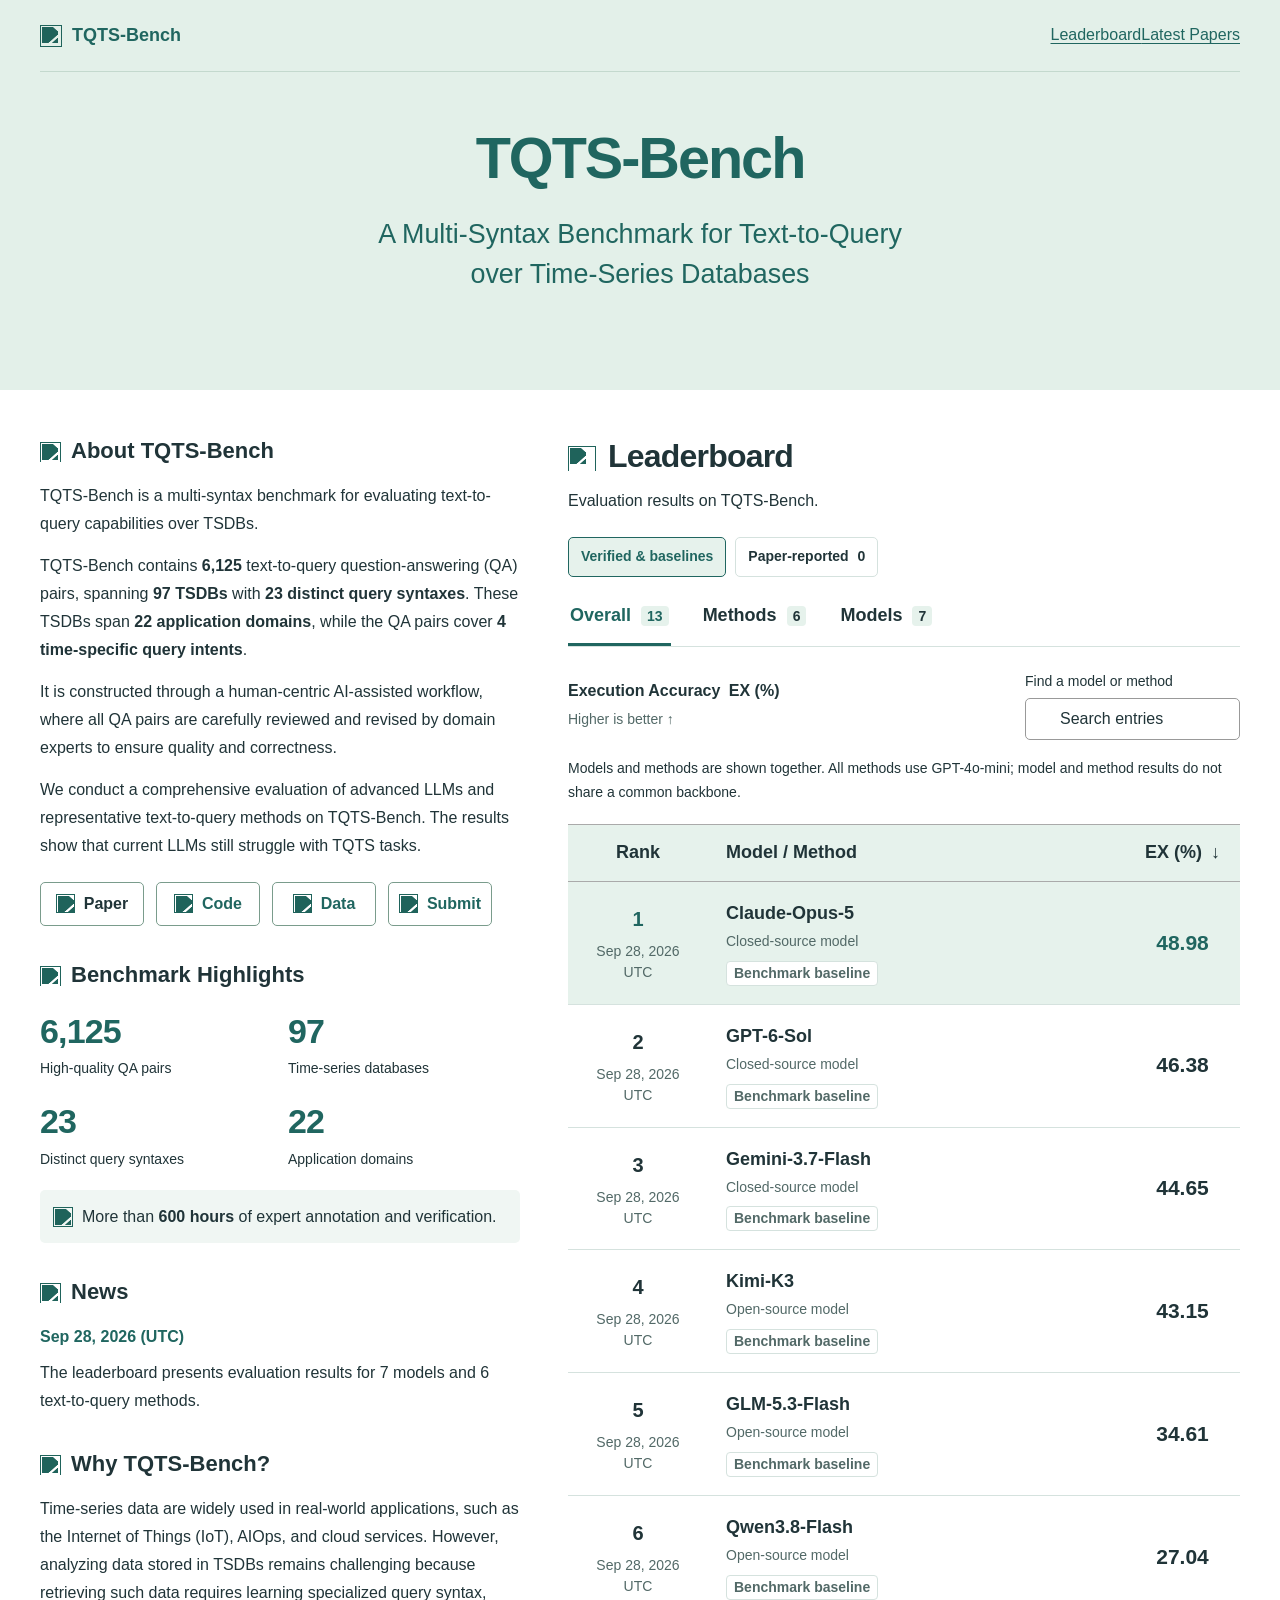
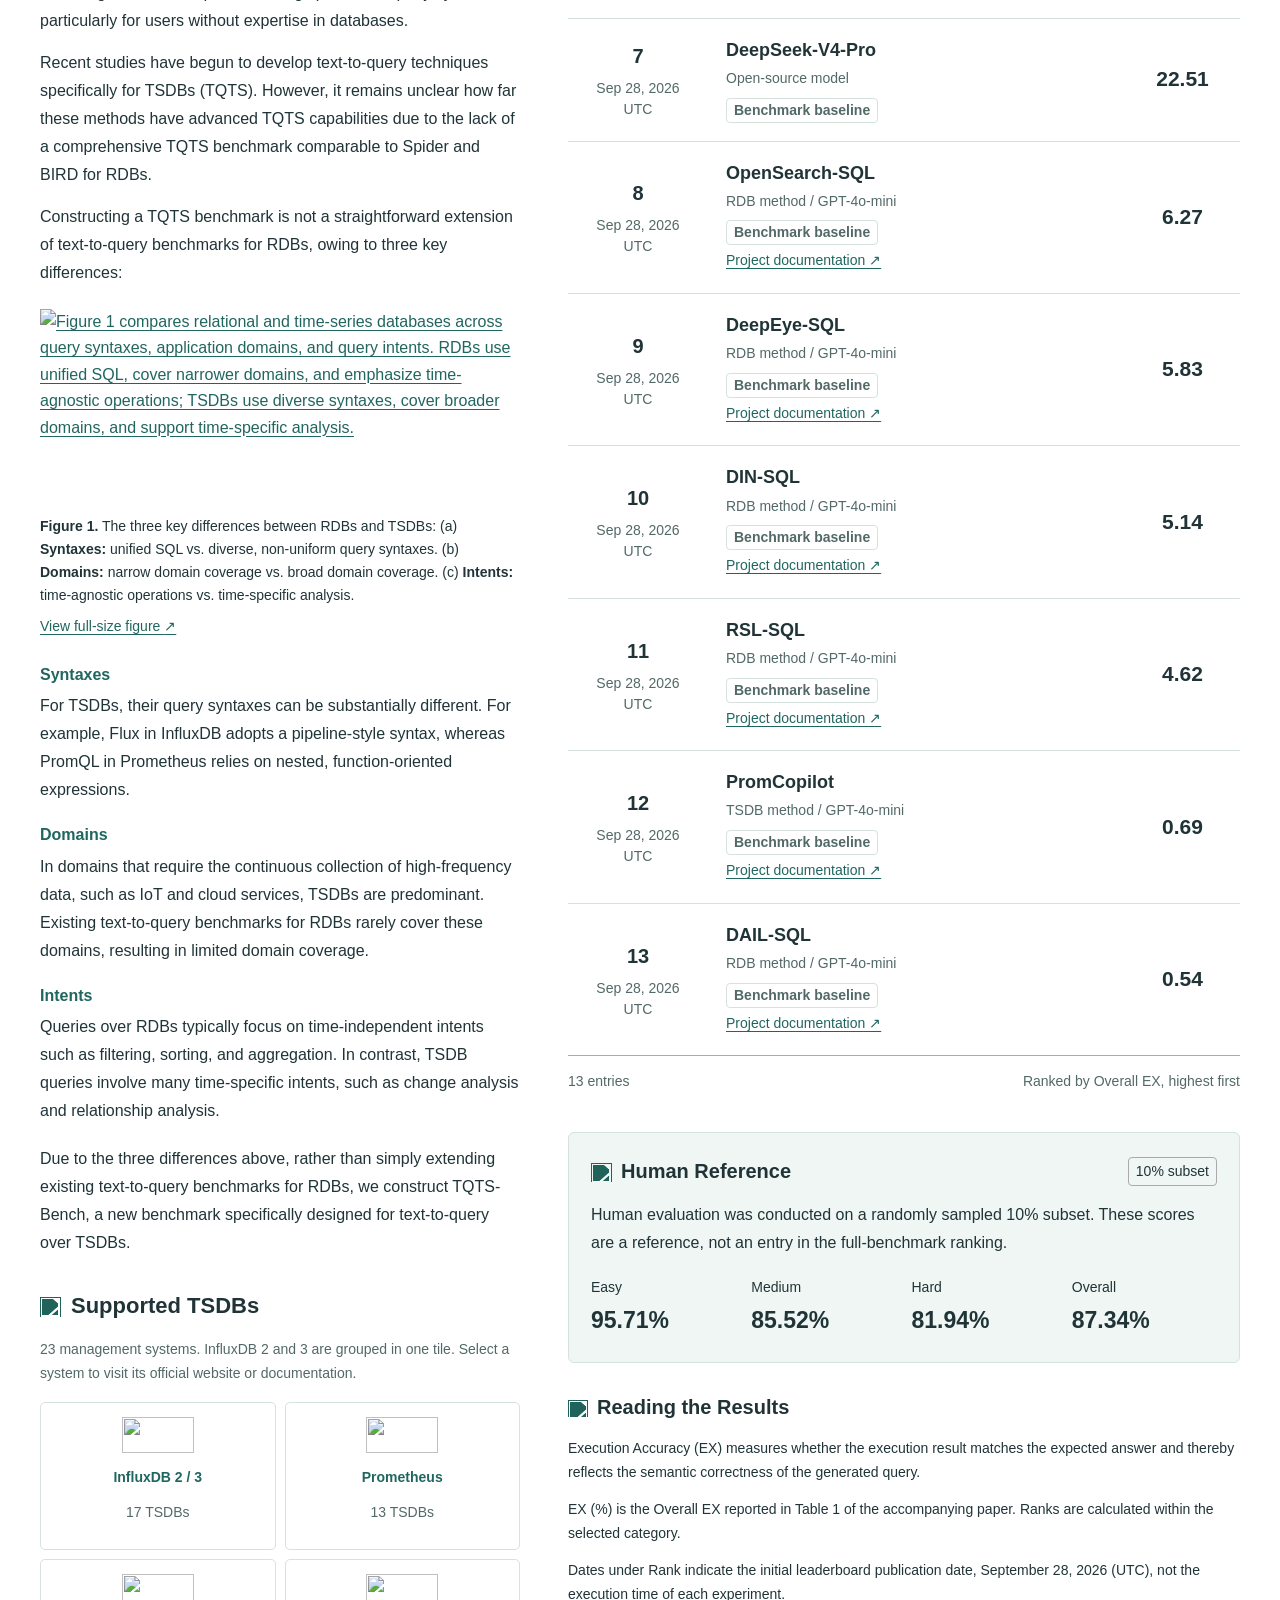
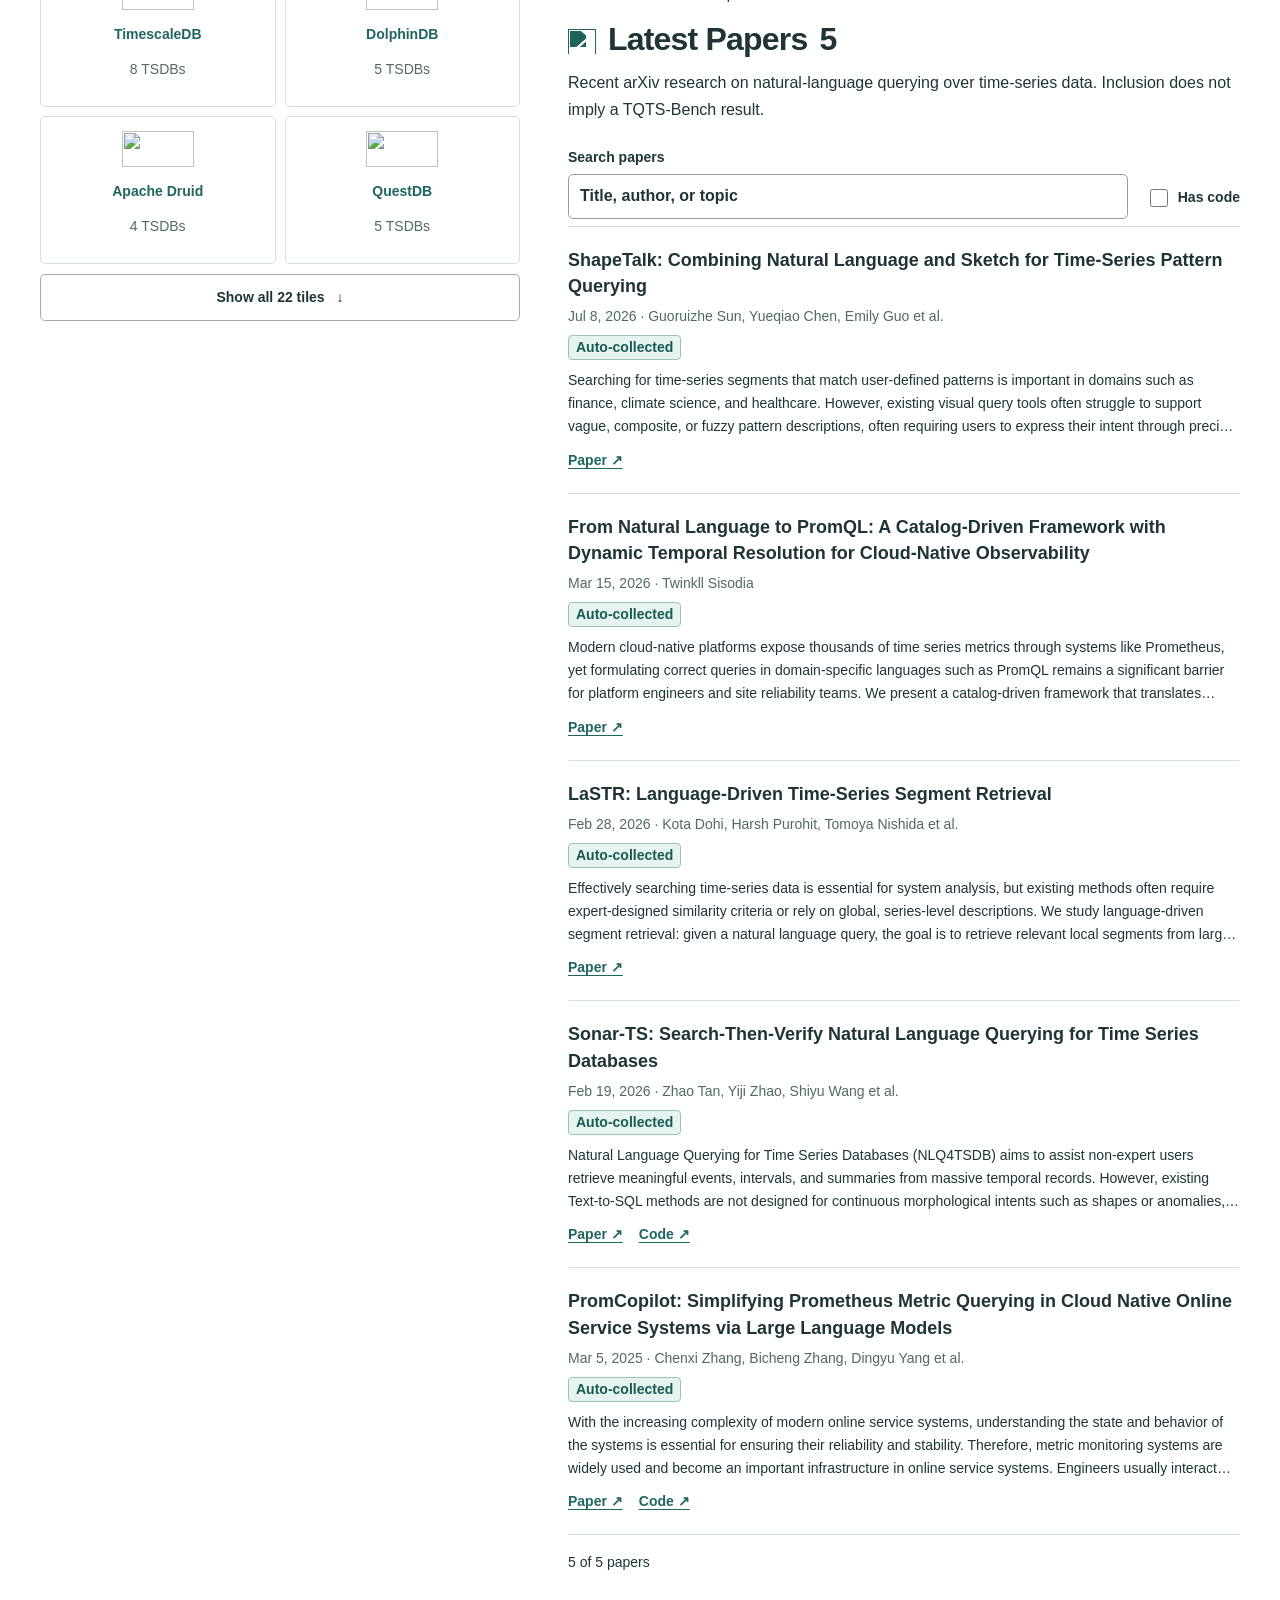
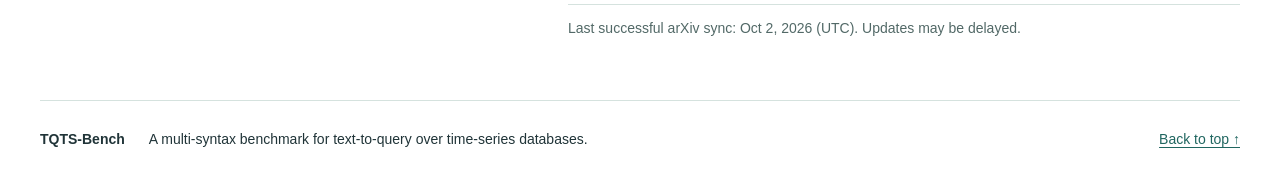
==== commit 8c2ad4e0: "Separate papers from leaderboard in page structure" ====
--- a/index.html
+++ b/index.html
@@ -9,7 +9,7 @@
   <meta name="description" content="TQTS-Bench: A Multi-Syntax Benchmark for Text-to-Query over Time-Series Databases. Explore the evaluation results reported in the paper.">
   <meta name="color-scheme" content="light">
   <title>TQTS-Bench | Leaderboard</title>
-  <link rel="icon" href="database.svg" type="image/svg+xml">
+  <link rel="icon" href="assets/icons/database.svg" type="image/svg+xml">
   <link rel="stylesheet" href="styles.css">
   <script src="results.js" defer></script>
   <script src="discovery.js" defer></script>
@@ -19,8 +19,8 @@
   <a class="skip-link" href="#leaderboard">Skip to leaderboard</a>
   <header class="hero">
     <nav class="topnav container" aria-label="Main navigation">
-      <a class="wordmark" href="#top"><img class="icon" src="database.svg" alt="" width="22" height="22">TQTS-Bench</a>
-      <div class="nav-actions"><a href="#leaderboard">Leaderboard <span aria-hidden="true">↗</span></a></div>
+      <a class="wordmark" href="#top"><img class="icon" src="assets/icons/database.svg" alt="" width="22" height="22">TQTS-Bench</a>
+      <div class="nav-actions"><a href="#leaderboard">Leaderboard</a><a href="#papers">Latest Papers</a></div>
     </nav>
     <div class="hero-copy container" id="top">
       <h1>TQTS-Bench</h1>
@@ -31,46 +31,46 @@
   <main class="container page-grid">
     <aside class="sidebar" aria-label="About the benchmark">
       <section id="about" class="side-section">
-        <h2><img class="icon" src="book-2.svg" alt="" width="21" height="21">About TQTS-Bench</h2>
+        <h2><img class="icon" src="assets/icons/book-2.svg" alt="" width="21" height="21">About TQTS-Bench</h2>
         <p>TQTS-Bench is a multi-syntax benchmark for evaluating text-to-query capabilities over TSDBs.</p>
         <p>TQTS-Bench contains <strong>6,125</strong> text-to-query question-answering (QA) pairs, spanning <strong>97 TSDBs</strong> with <strong>23 distinct query syntaxes</strong>. These TSDBs span <strong>22 application domains</strong>, while the QA pairs cover <strong>4 time-specific query intents</strong>.</p>
         <p>It is constructed through a human-centric AI-assisted workflow, where all QA pairs are carefully reviewed and revised by domain experts to ensure quality and correctness.</p>
         <p>We conduct a comprehensive evaluation of advanced LLMs and representative text-to-query methods on TQTS-Bench. The results show that current LLMs still struggle with TQTS tasks.</p>
         <div class="about-links">
-          <button class="button" type="button" data-coming-soon="Paper" aria-controls="resource-status"><img class="icon" src="file-text.svg" alt="" width="19" height="19">Paper</button>
-          <a class="button" href="https://anonymous.4open.science/r/TQTS-Bench-00CD" target="_blank" rel="noopener noreferrer"><img class="icon" src="code.svg" alt="" width="19" height="19">Code</a>
-          <a class="button" href="https://huggingface.co/datasets/TQTS-Bench/TQTS-Bench" target="_blank" rel="noopener noreferrer"><img class="icon" src="database.svg" alt="" width="19" height="19">Data</a>
-          <a class="button" href="submit.html"><img class="icon" src="send.svg" alt="" width="19" height="19">Submit</a>
+          <button class="button" type="button" data-coming-soon="Paper" aria-controls="resource-status"><img class="icon" src="assets/icons/file-text.svg" alt="" width="19" height="19">Paper</button>
+          <a class="button" href="https://anonymous.4open.science/r/TQTS-Bench-00CD" target="_blank" rel="noopener noreferrer"><img class="icon" src="assets/icons/code.svg" alt="" width="19" height="19">Code</a>
+          <a class="button" href="https://huggingface.co/datasets/TQTS-Bench/TQTS-Bench" target="_blank" rel="noopener noreferrer"><img class="icon" src="assets/icons/database.svg" alt="" width="19" height="19">Data</a>
+          <a class="button" href="submit.html"><img class="icon" src="assets/icons/send.svg" alt="" width="19" height="19">Submit</a>
         </div>
         <p id="resource-status" role="status" aria-live="polite" hidden></p>
         <noscript><p>Paper coming soon.</p></noscript>
       </section>
       <section id="highlights" class="side-section">
-        <h2><img class="icon" src="sparkles.svg" alt="" width="21" height="21">Benchmark Highlights</h2>
+        <h2><img class="icon" src="assets/icons/sparkles.svg" alt="" width="21" height="21">Benchmark Highlights</h2>
         <dl class="facts">
           <div><dt>High-quality QA pairs</dt><dd>6,125</dd></div>
           <div><dt>Time-series databases</dt><dd>97</dd></div>
           <div><dt>Distinct query syntaxes</dt><dd>23</dd></div>
           <div><dt>Application domains</dt><dd>22</dd></div>
         </dl>
-        <p class="expert-note"><img class="icon" src="clock.svg" alt="" width="20" height="20"><span>More than <strong>600 hours</strong> of expert annotation and verification.</span></p>
+        <p class="expert-note"><img class="icon" src="assets/icons/clock.svg" alt="" width="20" height="20"><span>More than <strong>600 hours</strong> of expert annotation and verification.</span></p>
       </section>
       <section id="news" class="side-section">
-        <h2><img class="icon" src="news.svg" alt="" width="21" height="21">News</h2>
+        <h2><img class="icon" src="assets/icons/news.svg" alt="" width="21" height="21">News</h2>
         <p class="news-label"><time datetime="2026-09-28">Sep 28, 2026</time> (UTC)</p>
         <p>The leaderboard presents evaluation results for 7 models and 6 text-to-query methods.</p>
       </section>
       <section id="motivation" class="side-section motivation-section">
-        <h2><img class="icon" src="bulb.svg" alt="" width="21" height="21">Why TQTS-Bench?</h2>
+        <h2><img class="icon" src="assets/icons/bulb.svg" alt="" width="21" height="21">Why TQTS-Bench?</h2>
         <p>Time-series data are widely used in real-world applications, such as the Internet of Things (IoT), AIOps, and cloud services. However, analyzing data stored in TSDBs remains challenging because retrieving such data requires learning specialized query syntax, particularly for users without expertise in databases.</p>
         <p>Recent studies have begun to develop text-to-query techniques specifically for TSDBs (TQTS). However, it remains unclear how far these methods have advanced TQTS capabilities due to the lack of a comprehensive TQTS benchmark comparable to Spider and BIRD for RDBs.</p>
         <p>Constructing a TQTS benchmark is not a straightforward extension of text-to-query benchmarks for RDBs, owing to three key differences:</p>
         <figure class="motivation-figure">
-          <a class="figure-link" href="figure-1.png" target="_blank" rel="noopener noreferrer" aria-label="Open Figure 1 at full resolution in a new tab">
-            <img src="figure-1.png" width="2400" height="970" loading="lazy" decoding="async" alt="Figure 1 compares relational and time-series databases across query syntaxes, application domains, and query intents. RDBs use unified SQL, cover narrower domains, and emphasize time-agnostic operations; TSDBs use diverse syntaxes, cover broader domains, and support time-specific analysis.">
+          <a class="figure-link" href="assets/figures/figure-1.png" target="_blank" rel="noopener noreferrer" aria-label="Open Figure 1 at full resolution in a new tab">
+            <img src="assets/figures/figure-1.png" width="2400" height="970" loading="lazy" decoding="async" alt="Figure 1 compares relational and time-series databases across query syntaxes, application domains, and query intents. RDBs use unified SQL, cover narrower domains, and emphasize time-agnostic operations; TSDBs use diverse syntaxes, cover broader domains, and support time-specific analysis.">
           </a>
           <figcaption><strong>Figure 1.</strong> The three key differences between RDBs and TSDBs: (a) <strong>Syntaxes:</strong> unified SQL vs. diverse, non-uniform query syntaxes. (b) <strong>Domains:</strong> narrow domain coverage vs. broad domain coverage. (c) <strong>Intents:</strong> time-agnostic operations vs. time-specific analysis.</figcaption>
-          <a class="figure-enlarge" href="figure-1.png" target="_blank" rel="noopener noreferrer">View full-size figure <span aria-hidden="true">↗</span></a>
+          <a class="figure-enlarge" href="assets/figures/figure-1.png" target="_blank" rel="noopener noreferrer">View full-size figure <span aria-hidden="true">↗</span></a>
         </figure>
         <dl class="motivation-points">
           <div><dt>Syntaxes</dt><dd>For TSDBs, their query syntaxes can be substantially different. For example, Flux in InfluxDB adopts a pipeline-style syntax, whereas PromQL in Prometheus relies on nested, function-oriented expressions.</dd></div>
@@ -80,44 +80,40 @@
         <p>Due to the three differences above, rather than simply extending existing text-to-query benchmarks for RDBs, we construct TQTS-Bench, a new benchmark specifically designed for text-to-query over TSDBs.</p>
       </section>
       <section id="supported-tsdbs" class="side-section supported-section">
-        <h2><img class="icon" src="database.svg" alt="" width="21" height="21">Supported TSDBs</h2>
+        <h2><img class="icon" src="assets/icons/database.svg" alt="" width="21" height="21">Supported TSDBs</h2>
         <p class="small-copy">23 management systems. InfluxDB 2 and 3 are grouped in one tile. Select a system to visit its official website or documentation.</p>
-        <div class="tsdb-grid" id="tsdb-grid"><a class="tsdb-tile" href="https://www.influxdata.com/" target="_blank" rel="noopener noreferrer" aria-label="InfluxDB 2 / 3 official website or documentation, 17 TSDBs"><img src="influxdb.png" alt="" width="34" height="34" loading="lazy"><strong>InfluxDB 2 / 3</strong><span>17 TSDBs</span></a>
-<a class="tsdb-tile" href="https://prometheus.io/" target="_blank" rel="noopener noreferrer" aria-label="Prometheus official website or documentation, 13 TSDBs"><img src="prometheus.png" alt="" width="34" height="34" loading="lazy"><strong>Prometheus</strong><span>13 TSDBs</span></a>
-<a class="tsdb-tile" href="https://www.timescale.com/" target="_blank" rel="noopener noreferrer" aria-label="TimescaleDB official website or documentation, 8 TSDBs"><img src="timescaledb.png" alt="" width="34" height="34" loading="lazy"><strong>TimescaleDB</strong><span>8 TSDBs</span></a>
-<a class="tsdb-tile" href="https://www.dolphindb.com/" target="_blank" rel="noopener noreferrer" aria-label="DolphinDB official website or documentation, 5 TSDBs"><img src="dolphindb.png" alt="" width="34" height="34" loading="lazy"><strong>DolphinDB</strong><span>5 TSDBs</span></a>
-<a class="tsdb-tile" href="https://druid.apache.org/" target="_blank" rel="noopener noreferrer" aria-label="Apache Druid official website or documentation, 4 TSDBs"><img src="druid.png" alt="" width="34" height="34" loading="lazy"><strong>Apache Druid</strong><span>4 TSDBs</span></a>
-<a class="tsdb-tile" href="https://questdb.com/" target="_blank" rel="noopener noreferrer" aria-label="QuestDB official website or documentation, 5 TSDBs"><img src="questdb.png" alt="" width="34" height="34" loading="lazy"><strong>QuestDB</strong><span>5 TSDBs</span></a>
-<a class="tsdb-tile" href="https://tdengine.com/" target="_blank" rel="noopener noreferrer" aria-label="TDengine official website or documentation, 4 TSDBs"><img src="tdengine.png" alt="" width="34" height="34" loading="lazy"><strong>TDengine</strong><span>4 TSDBs</span></a>
-<a class="tsdb-tile" href="https://iotdb.apache.org/" target="_blank" rel="noopener noreferrer" aria-label="Apache IoTDB official website or documentation, 4 TSDBs"><img src="iotdb.png" alt="" width="34" height="34" loading="lazy"><strong>Apache IoTDB</strong><span>4 TSDBs</span></a>
-<a class="tsdb-tile" href="https://victoriametrics.com/" target="_blank" rel="noopener noreferrer" aria-label="VictoriaMetrics official website or documentation, 3 TSDBs"><img src="victoriametrics.png" alt="" width="34" height="34" loading="lazy"><strong>VictoriaMetrics</strong><span>3 TSDBs</span></a>
-<a class="tsdb-tile" href="https://basekick.net/" target="_blank" rel="noopener noreferrer" aria-label="Arc official website or documentation, 2 TSDBs"><img src="arc.svg" alt="" width="34" height="34" loading="lazy"><strong>Arc</strong><span>2 TSDBs</span></a>
-<a class="tsdb-tile" href="https://griddb.net/en/" target="_blank" rel="noopener noreferrer" aria-label="GridDB official website or documentation, 4 TSDBs"><img src="griddb.png" alt="" width="34" height="34" loading="lazy"><strong>GridDB</strong><span>4 TSDBs</span></a>
-<a class="tsdb-tile" href="https://m3db.io/" target="_blank" rel="noopener noreferrer" aria-label="M3DB official website or documentation, 1 TSDB"><img src="m3db.png" alt="" width="34" height="34" loading="lazy"><strong>M3DB</strong><span>1 TSDB</span></a>
-<a class="tsdb-tile" href="https://cratedb.com/" target="_blank" rel="noopener noreferrer" aria-label="CrateDB official website or documentation, 4 TSDBs"><img src="cratedb.png" alt="" width="34" height="34" loading="lazy"><strong>CrateDB</strong><span>4 TSDBs</span></a>
-<a class="tsdb-tile" href="https://www.cnosdb.com/" target="_blank" rel="noopener noreferrer" aria-label="CnosDB official website or documentation, 3 TSDBs"><img src="cnosdb.png" alt="" width="34" height="34" loading="lazy"><strong>CnosDB</strong><span>3 TSDBs</span></a>
-<a class="tsdb-tile" href="https://arcadedb.com/" target="_blank" rel="noopener noreferrer" aria-label="ArcadeDB official website or documentation, 1 TSDB"><img src="arcadedb.png" alt="" width="34" height="34" loading="lazy"><strong>ArcadeDB</strong><span>1 TSDB</span></a>
-<a class="tsdb-tile" href="https://greptime.com/" target="_blank" rel="noopener noreferrer" aria-label="GreptimeDB official website or documentation, 1 TSDB"><img src="greptimedb.png" alt="" width="34" height="34" loading="lazy"><strong>GreptimeDB</strong><span>1 TSDB</span></a>
-<a class="tsdb-tile" href="https://www.ibm.com/docs/en/db2-event-store/2.0.0" target="_blank" rel="noopener noreferrer" aria-label="IBM Db2 Event Store official website or documentation, 4 TSDBs"><img src="ibm.png" alt="" width="34" height="34" loading="lazy"><strong>IBM Db2 Event Store</strong><span>4 TSDBs</span></a>
-<a class="tsdb-tile" href="https://docs.riak.com/riak/ts/1.5.2/" target="_blank" rel="noopener noreferrer" aria-label="Riak TS official website or documentation, 2 TSDBs"><img src="riak.png" alt="" width="34" height="34" loading="lazy"><strong>Riak TS</strong><span>2 TSDBs</span></a>
-<a class="tsdb-tile" href="https://bangdb.com/" target="_blank" rel="noopener noreferrer" aria-label="BangDB official website or documentation, 3 TSDBs"><img src="bangdb.png" alt="" width="34" height="34" loading="lazy"><strong>BangDB</strong><span>3 TSDBs</span></a>
-<a class="tsdb-tile" href="https://www.machbase.com/" target="_blank" rel="noopener noreferrer" aria-label="Machbase Neo official website or documentation, 5 TSDBs"><img src="machbase.png" alt="" width="34" height="34" loading="lazy"><strong>Machbase Neo</strong><span>5 TSDBs</span></a>
-<a class="tsdb-tile" href="https://github.com/4paradigm/OpenMLDB" target="_blank" rel="noopener noreferrer" aria-label="OpenMLDB official website or documentation, 3 TSDBs"><img src="openmldb.png" alt="" width="34" height="34" loading="lazy"><strong>OpenMLDB</strong><span>3 TSDBs</span></a>
-<a class="tsdb-tile" href="https://opengemini.github.io/" target="_blank" rel="noopener noreferrer" aria-label="openGemini official website or documentation, 1 TSDB"><img src="opengemini.png" alt="" width="34" height="34" loading="lazy"><strong>openGemini</strong><span>1 TSDB</span></a></div>
+        <div class="tsdb-grid" id="tsdb-grid"><a class="tsdb-tile" href="https://www.influxdata.com/" target="_blank" rel="noopener noreferrer" aria-label="InfluxDB 2 / 3 official website or documentation, 17 TSDBs"><img src="assets/logos/influxdb.png" alt="" width="34" height="34" loading="lazy"><strong>InfluxDB 2 / 3</strong><span>17 TSDBs</span></a>
+<a class="tsdb-tile" href="https://prometheus.io/" target="_blank" rel="noopener noreferrer" aria-label="Prometheus official website or documentation, 13 TSDBs"><img src="assets/logos/prometheus.png" alt="" width="34" height="34" loading="lazy"><strong>Prometheus</strong><span>13 TSDBs</span></a>
+<a class="tsdb-tile" href="https://www.timescale.com/" target="_blank" rel="noopener noreferrer" aria-label="TimescaleDB official website or documentation, 8 TSDBs"><img src="assets/logos/timescaledb.png" alt="" width="34" height="34" loading="lazy"><strong>TimescaleDB</strong><span>8 TSDBs</span></a>
+<a class="tsdb-tile" href="https://www.dolphindb.com/" target="_blank" rel="noopener noreferrer" aria-label="DolphinDB official website or documentation, 5 TSDBs"><img src="assets/logos/dolphindb.png" alt="" width="34" height="34" loading="lazy"><strong>DolphinDB</strong><span>5 TSDBs</span></a>
+<a class="tsdb-tile" href="https://druid.apache.org/" target="_blank" rel="noopener noreferrer" aria-label="Apache Druid official website or documentation, 4 TSDBs"><img src="assets/logos/druid.png" alt="" width="34" height="34" loading="lazy"><strong>Apache Druid</strong><span>4 TSDBs</span></a>
+<a class="tsdb-tile" href="https://questdb.com/" target="_blank" rel="noopener noreferrer" aria-label="QuestDB official website or documentation, 5 TSDBs"><img src="assets/logos/questdb.png" alt="" width="34" height="34" loading="lazy"><strong>QuestDB</strong><span>5 TSDBs</span></a>
+<a class="tsdb-tile" href="https://tdengine.com/" target="_blank" rel="noopener noreferrer" aria-label="TDengine official website or documentation, 4 TSDBs"><img src="assets/logos/tdengine.png" alt="" width="34" height="34" loading="lazy"><strong>TDengine</strong><span>4 TSDBs</span></a>
+<a class="tsdb-tile" href="https://iotdb.apache.org/" target="_blank" rel="noopener noreferrer" aria-label="Apache IoTDB official website or documentation, 4 TSDBs"><img src="assets/logos/iotdb.png" alt="" width="34" height="34" loading="lazy"><strong>Apache IoTDB</strong><span>4 TSDBs</span></a>
+<a class="tsdb-tile" href="https://victoriametrics.com/" target="_blank" rel="noopener noreferrer" aria-label="VictoriaMetrics official website or documentation, 3 TSDBs"><img src="assets/logos/victoriametrics.png" alt="" width="34" height="34" loading="lazy"><strong>VictoriaMetrics</strong><span>3 TSDBs</span></a>
+<a class="tsdb-tile" href="https://basekick.net/" target="_blank" rel="noopener noreferrer" aria-label="Arc official website or documentation, 2 TSDBs"><img src="assets/logos/arc.svg" alt="" width="34" height="34" loading="lazy"><strong>Arc</strong><span>2 TSDBs</span></a>
+<a class="tsdb-tile" href="https://griddb.net/en/" target="_blank" rel="noopener noreferrer" aria-label="GridDB official website or documentation, 4 TSDBs"><img src="assets/logos/griddb.png" alt="" width="34" height="34" loading="lazy"><strong>GridDB</strong><span>4 TSDBs</span></a>
+<a class="tsdb-tile" href="https://m3db.io/" target="_blank" rel="noopener noreferrer" aria-label="M3DB official website or documentation, 1 TSDB"><img src="assets/logos/m3db.png" alt="" width="34" height="34" loading="lazy"><strong>M3DB</strong><span>1 TSDB</span></a>
+<a class="tsdb-tile" href="https://cratedb.com/" target="_blank" rel="noopener noreferrer" aria-label="CrateDB official website or documentation, 4 TSDBs"><img src="assets/logos/cratedb.png" alt="" width="34" height="34" loading="lazy"><strong>CrateDB</strong><span>4 TSDBs</span></a>
+<a class="tsdb-tile" href="https://www.cnosdb.com/" target="_blank" rel="noopener noreferrer" aria-label="CnosDB official website or documentation, 3 TSDBs"><img src="assets/logos/cnosdb.png" alt="" width="34" height="34" loading="lazy"><strong>CnosDB</strong><span>3 TSDBs</span></a>
+<a class="tsdb-tile" href="https://arcadedb.com/" target="_blank" rel="noopener noreferrer" aria-label="ArcadeDB official website or documentation, 1 TSDB"><img src="assets/logos/arcadedb.png" alt="" width="34" height="34" loading="lazy"><strong>ArcadeDB</strong><span>1 TSDB</span></a>
+<a class="tsdb-tile" href="https://greptime.com/" target="_blank" rel="noopener noreferrer" aria-label="GreptimeDB official website or documentation, 1 TSDB"><img src="assets/logos/greptimedb.png" alt="" width="34" height="34" loading="lazy"><strong>GreptimeDB</strong><span>1 TSDB</span></a>
+<a class="tsdb-tile" href="https://www.ibm.com/docs/en/db2-event-store/2.0.0" target="_blank" rel="noopener noreferrer" aria-label="IBM Db2 Event Store official website or documentation, 4 TSDBs"><img src="assets/logos/ibm.png" alt="" width="34" height="34" loading="lazy"><strong>IBM Db2 Event Store</strong><span>4 TSDBs</span></a>
+<a class="tsdb-tile" href="https://docs.riak.com/riak/ts/1.5.2/" target="_blank" rel="noopener noreferrer" aria-label="Riak TS official website or documentation, 2 TSDBs"><img src="assets/logos/riak.png" alt="" width="34" height="34" loading="lazy"><strong>Riak TS</strong><span>2 TSDBs</span></a>
+<a class="tsdb-tile" href="https://bangdb.com/" target="_blank" rel="noopener noreferrer" aria-label="BangDB official website or documentation, 3 TSDBs"><img src="assets/logos/bangdb.png" alt="" width="34" height="34" loading="lazy"><strong>BangDB</strong><span>3 TSDBs</span></a>
+<a class="tsdb-tile" href="https://www.machbase.com/" target="_blank" rel="noopener noreferrer" aria-label="Machbase Neo official website or documentation, 5 TSDBs"><img src="assets/logos/machbase.png" alt="" width="34" height="34" loading="lazy"><strong>Machbase Neo</strong><span>5 TSDBs</span></a>
+<a class="tsdb-tile" href="https://github.com/4paradigm/OpenMLDB" target="_blank" rel="noopener noreferrer" aria-label="OpenMLDB official website or documentation, 3 TSDBs"><img src="assets/logos/openmldb.png" alt="" width="34" height="34" loading="lazy"><strong>OpenMLDB</strong><span>3 TSDBs</span></a>
+<a class="tsdb-tile" href="https://opengemini.github.io/" target="_blank" rel="noopener noreferrer" aria-label="openGemini official website or documentation, 1 TSDB"><img src="assets/logos/opengemini.png" alt="" width="34" height="34" loading="lazy"><strong>openGemini</strong><span>1 TSDB</span></a></div>
         <button type="button" class="expand-button" aria-expanded="false" aria-controls="tsdb-grid" id="toggle-tsdbs" hidden>Show all 22 tiles <span aria-hidden="true">↓</span></button>
       </section>
     </aside>
 
+    <div class="main-column">
     <section class="leaderboard" id="leaderboard" aria-labelledby="leaderboard-title">
       <div class="board-heading">
-        <h2 id="leaderboard-title"><img class="icon" src="trophy.svg" alt="" width="28" height="28">Leaderboard</h2>
+        <h2 id="leaderboard-title"><img class="icon" src="assets/icons/trophy.svg" alt="" width="28" height="28">Leaderboard</h2>
         <p>Evaluation results on TQTS-Bench.</p>
       </div>
-      <div class="view-switch" aria-label="Research views">
-        <button type="button" data-view="leaderboard" aria-pressed="true">Leaderboard</button>
-        <button type="button" data-view="papers" aria-pressed="false">Latest Papers <span id="paper-count">0</span></button>
-      </div>
-      <div id="leaderboard-view">
       <div class="score-switch" aria-label="Result provenance">
         <button type="button" data-score-view="verified" aria-pressed="true">Verified &amp; baselines</button>
         <button type="button" data-score-view="reported" aria-pressed="false">Paper-reported <span id="reported-count">0</span></button>
@@ -130,7 +126,7 @@
       <div id="results-panel" role="tabpanel" aria-labelledby="leaderboard-title">
         <div class="board-toolbar">
           <div class="metric-heading"><strong>Execution Accuracy <abbr title="Execution Accuracy">EX</abbr> (%)</strong><span>Higher is better <span aria-hidden="true">↑</span></span></div>
-          <div class="search-control" hidden><label for="search">Find a model or method</label><div class="search-input"><img class="icon" src="search.svg" alt="" width="17" height="17"><input id="search" type="search" placeholder="Search entries" autocomplete="off" spellcheck="false"></div></div>
+          <div class="search-control" hidden><label for="search">Find a model or method</label><div class="search-input"><img class="icon" src="assets/icons/search.svg" alt="" width="17" height="17"><input id="search" type="search" placeholder="Search entries" autocomplete="off" spellcheck="false"></div></div>
         </div>
         <p class="category-note" id="category-note">Models and methods are shown together. All methods use GPT-4o-mini; model and method results do not share a common backbone.</p>
         <p class="table-hint">Swipe horizontally to view all scores <span aria-hidden="true">→</span></p>
@@ -162,19 +158,22 @@
       </div>
 
       <section class="human-reference" id="human-reference" aria-labelledby="human-title">
-        <div class="human-heading"><h3 id="human-title"><img class="icon" src="users.svg" alt="" width="21" height="21">Human Reference</h3><span class="subset-label">10% subset</span></div>
+        <div class="human-heading"><h3 id="human-title"><img class="icon" src="assets/icons/users.svg" alt="" width="21" height="21">Human Reference</h3><span class="subset-label">10% subset</span></div>
         <p>Human evaluation was conducted on a randomly sampled 10% subset. These scores are a reference, not an entry in the full-benchmark ranking.</p>
         <dl class="human-scores"><div><dt>Easy</dt><dd>95.71%</dd></div><div><dt>Medium</dt><dd>85.52%</dd></div><div><dt>Hard</dt><dd>81.94%</dd></div><div><dt>Overall</dt><dd>87.34%</dd></div></dl>
       </section>
       <section class="reading-notes" aria-labelledby="notes-title">
-        <h3 id="notes-title"><img class="icon" src="info-circle.svg" alt="" width="20" height="20">Reading the Results</h3>
+        <h3 id="notes-title"><img class="icon" src="assets/icons/info-circle.svg" alt="" width="20" height="20">Reading the Results</h3>
         <p>Execution Accuracy (EX) measures whether the execution result matches the expected answer and thereby reflects the semantic correctness of the generated query.</p>
         <p>EX (%) is the Overall EX reported in Table 1 of the accompanying paper. Ranks are calculated within the selected category.</p>
         <p>Dates under Rank indicate the initial leaderboard publication date, September 28, 2026 (UTC), not the execution time of each experiment.</p>
       </section>
+    </section>
+    <section class="papers-section" id="papers" aria-labelledby="papers-title">
+      <div class="board-heading">
+        <h2 id="papers-title"><img class="icon" src="assets/icons/book-2.svg" alt="" width="28" height="28">Latest Papers <span id="paper-count" class="paper-count">0</span></h2>
+        <p>Recent arXiv research on natural-language querying over time-series data. Inclusion does not imply a TQTS-Bench result.</p>
       </div>
-      <div id="papers-view" hidden>
-        <p class="discovery-intro">Recent research on natural-language querying over time-series data, collected from arXiv. Inclusion does not imply a TQTS-Bench result.</p>
         <div class="papers-controls">
           <label for="paper-search">Search papers<input id="paper-search" type="search" placeholder="Title, author, or topic" autocomplete="off"></label>
           <label class="code-filter"><input id="paper-has-code" type="checkbox"> Has code</label>
@@ -182,8 +181,8 @@
         <div id="papers-list" class="papers-list"></div>
         <div class="papers-footer"><span id="papers-visible-count" role="status" aria-live="polite">0 papers</span><button type="button" id="show-more-papers" hidden>Show more</button></div>
         <p class="sync-note" id="sync-note">Paper discovery has not run yet.</p>
-      </div>
     </section>
+    </div>
   </main>
   <footer class="container site-footer"><span>TQTS-Bench</span><p>A multi-syntax benchmark for text-to-query over time-series databases.</p><a href="#top">Back to top <span aria-hidden="true">↑</span></a></footer>
 </body>
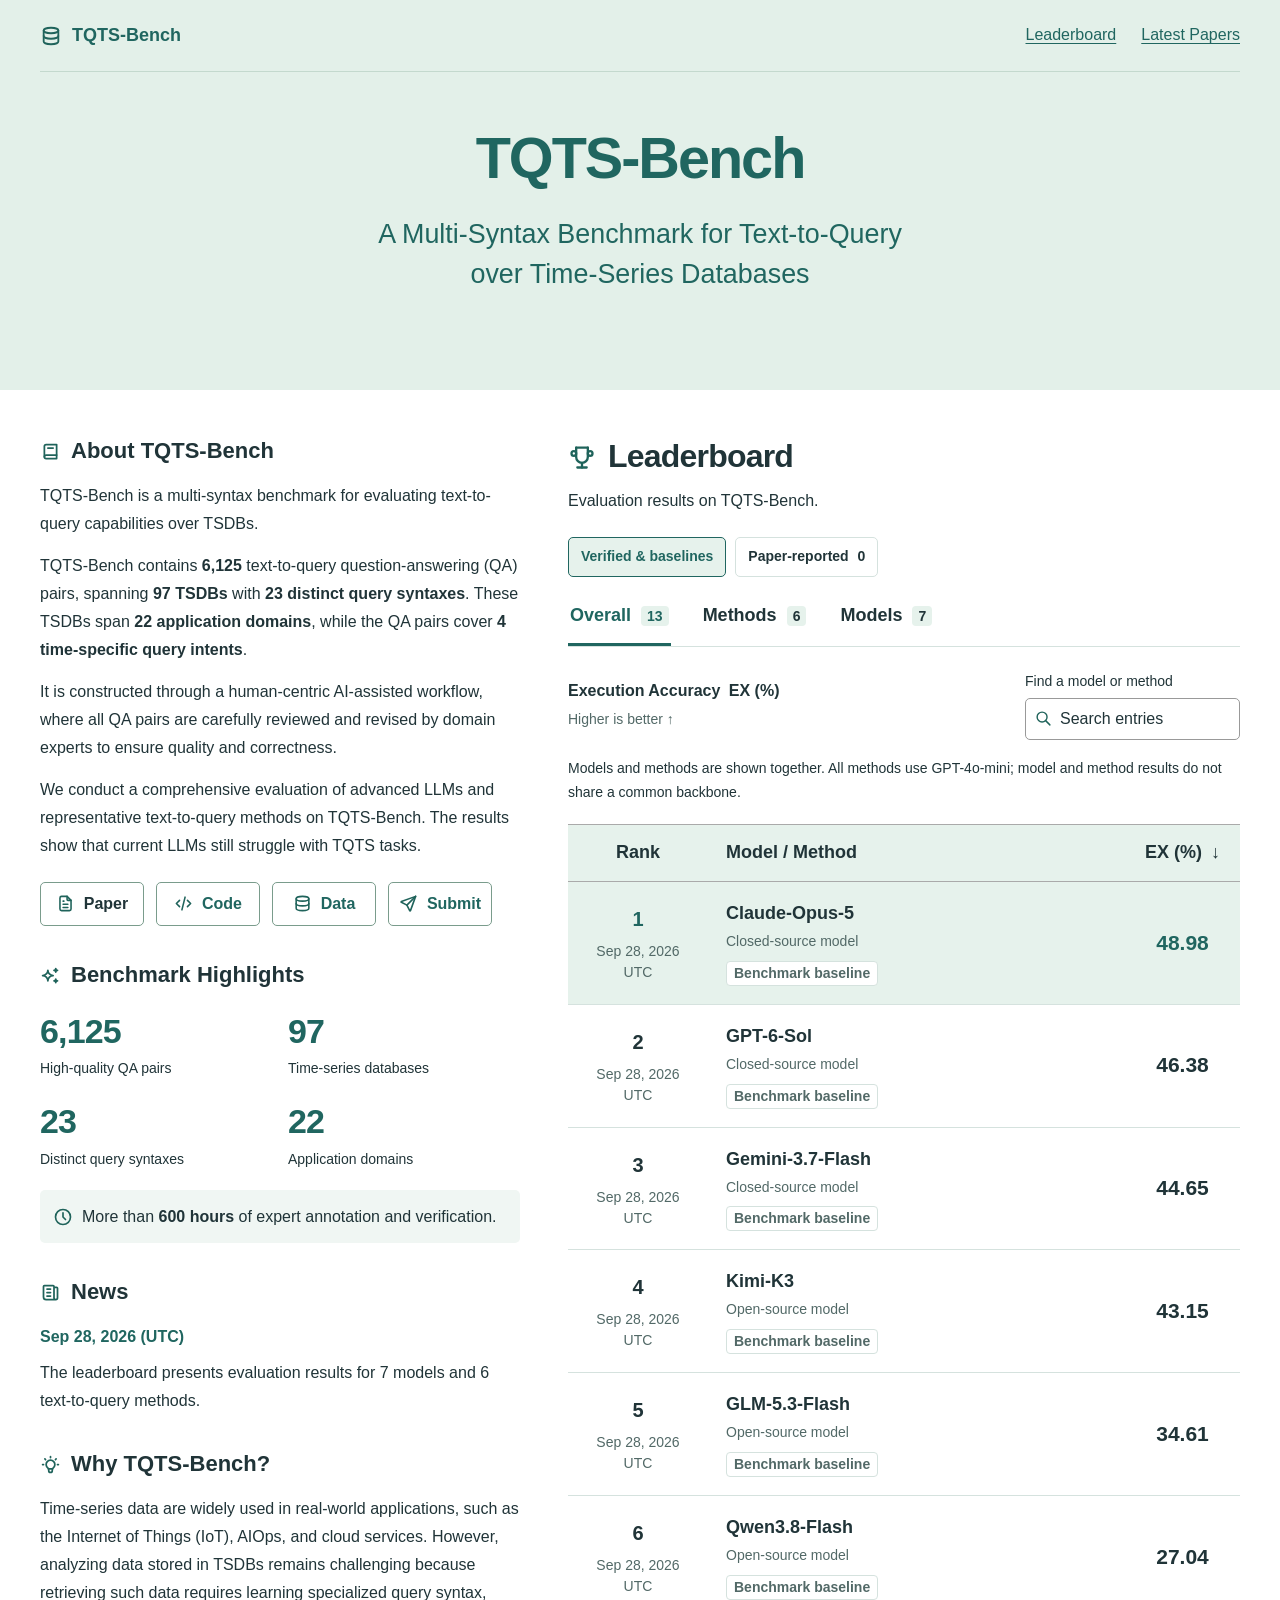
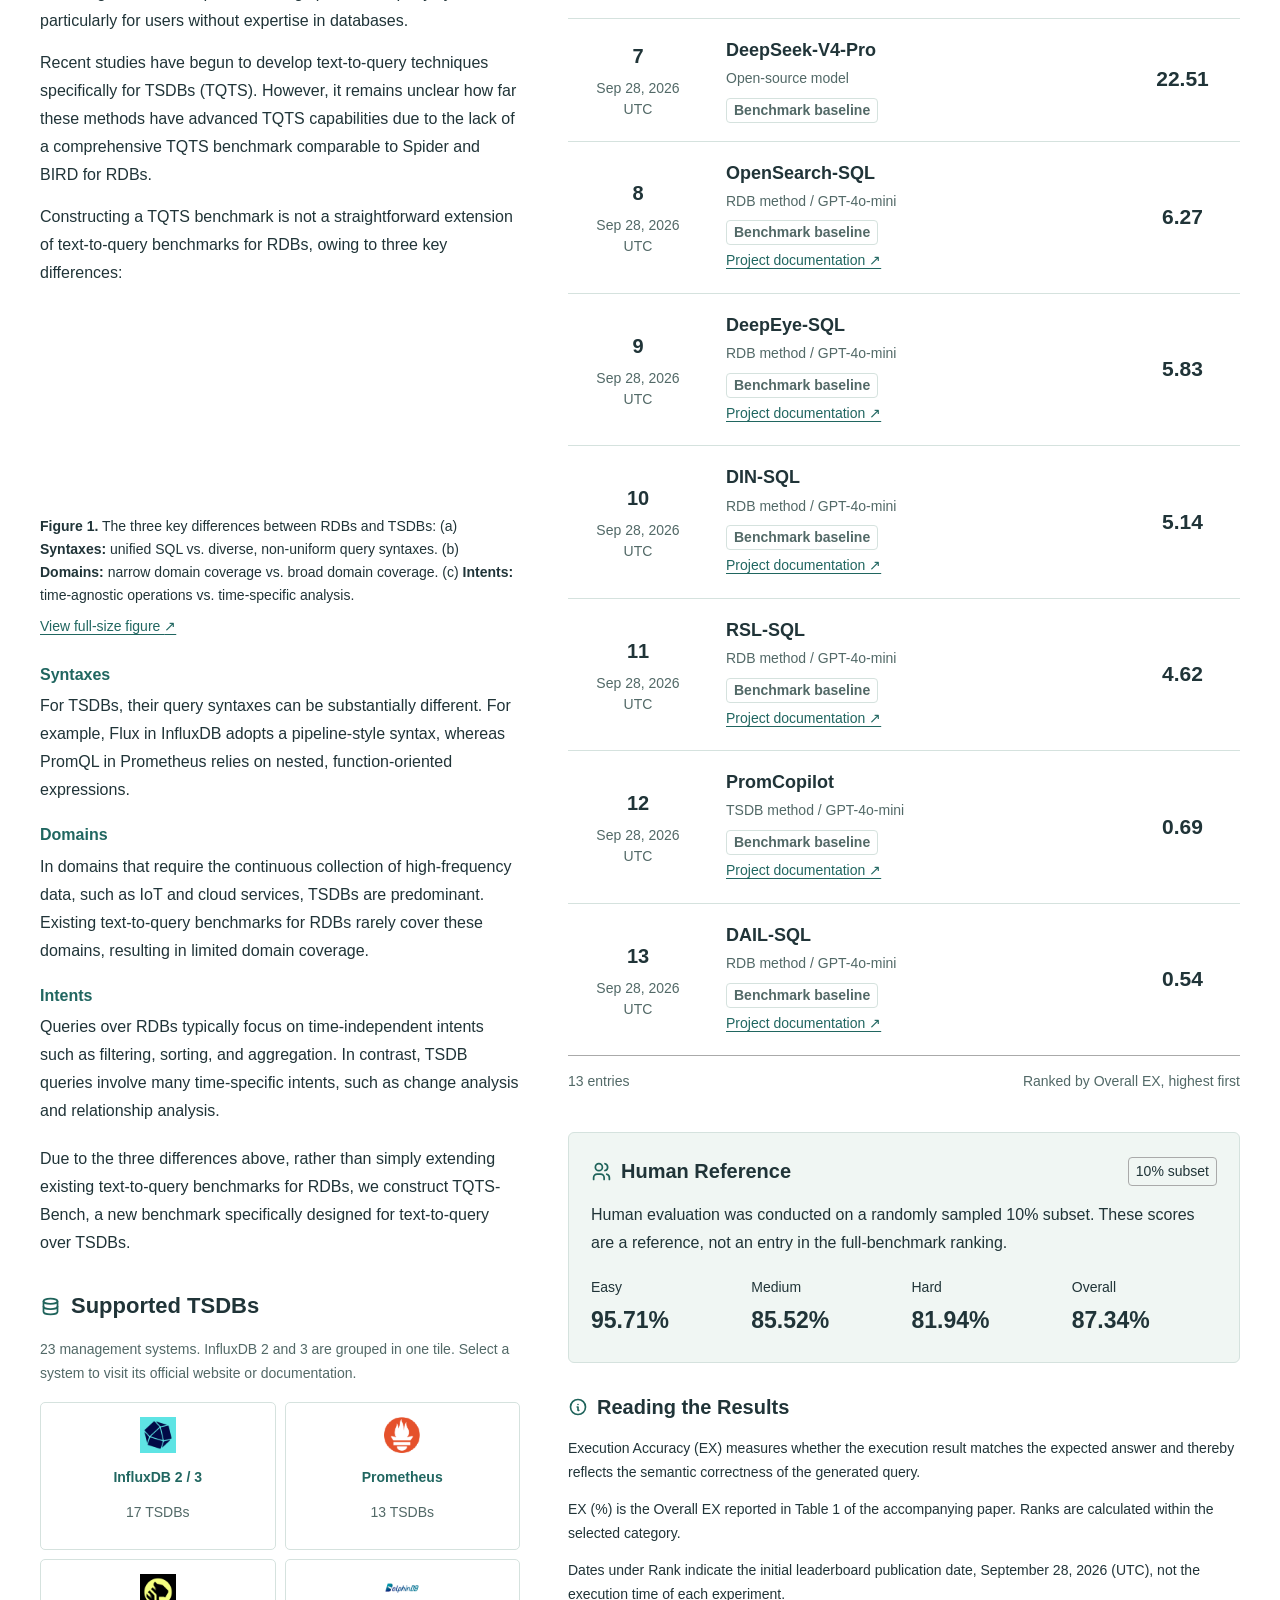
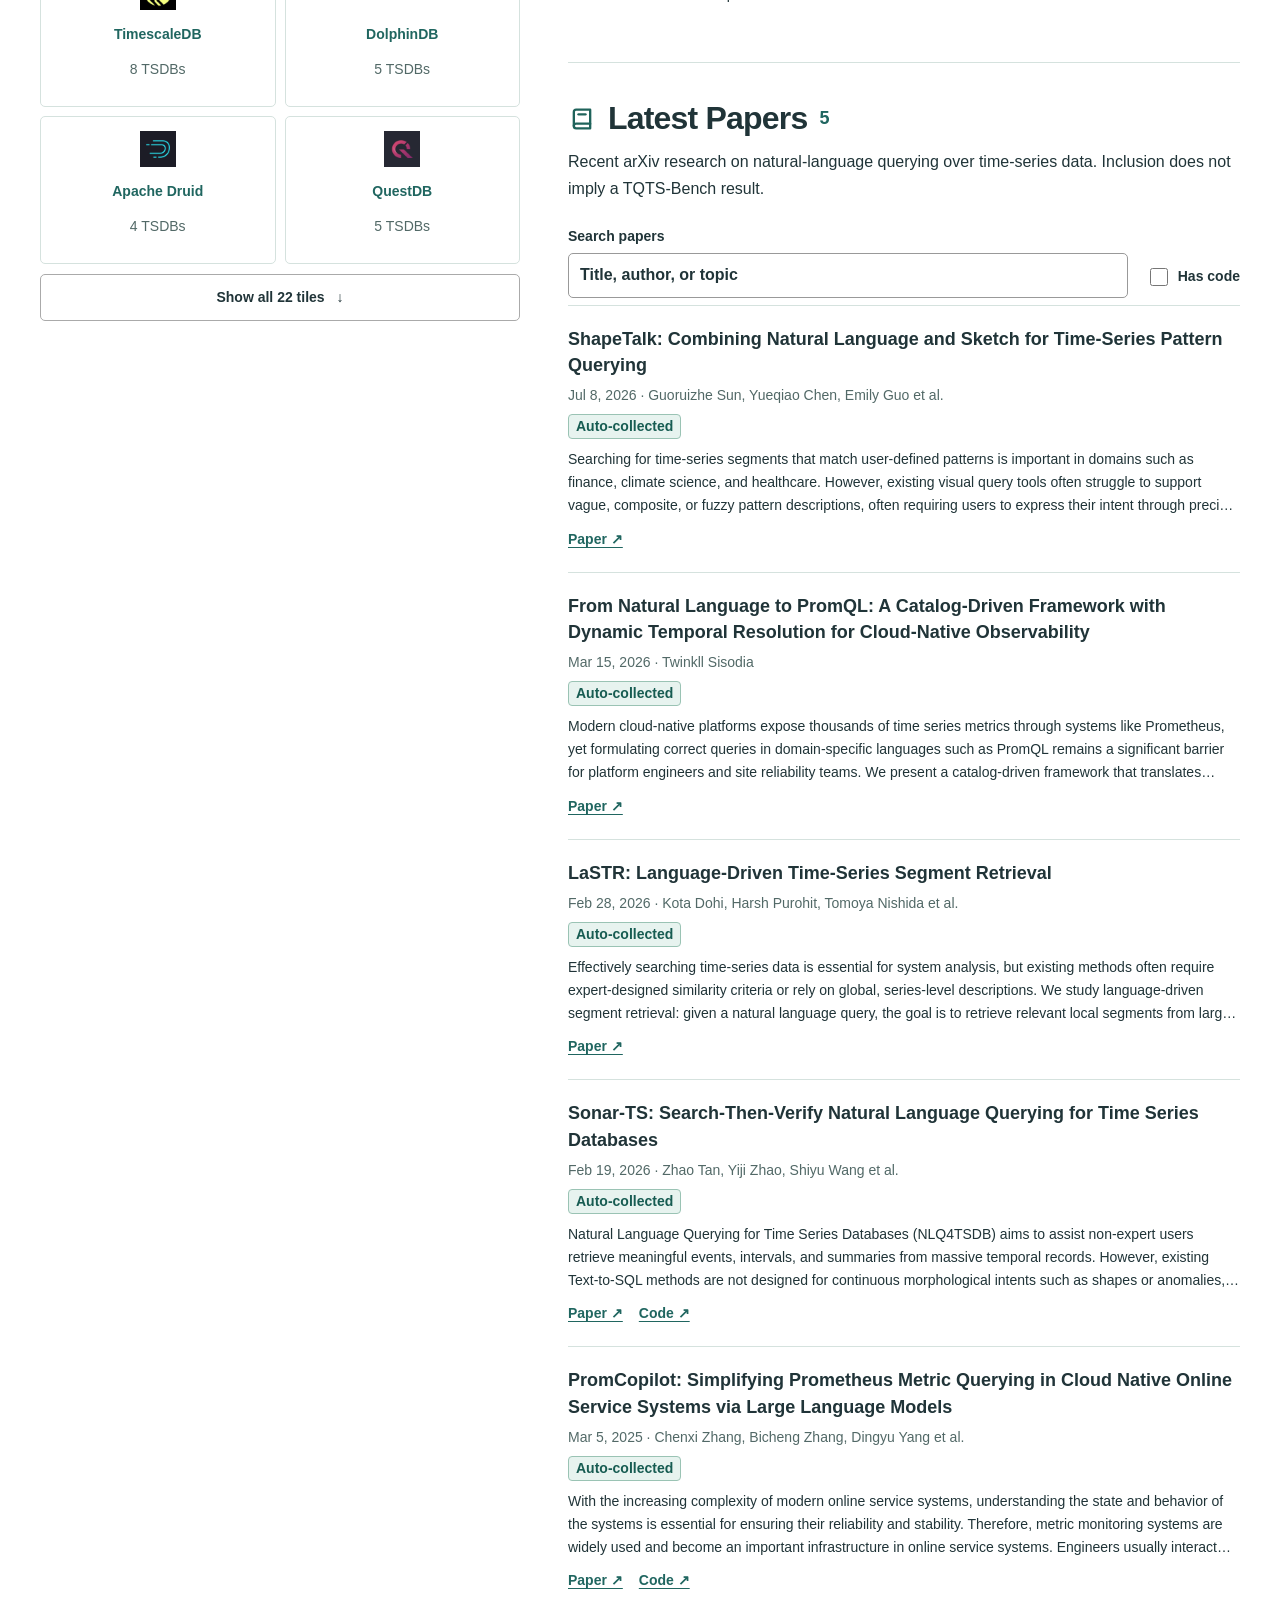
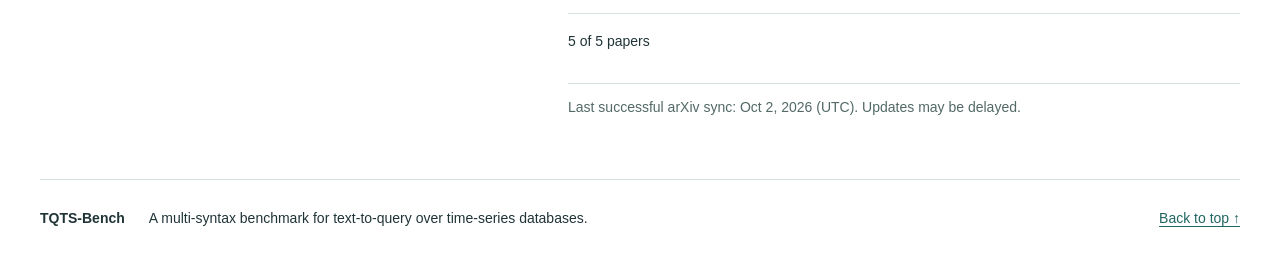
==== commit 665b24f7: "Fix flat Pages asset paths after papers layout change" ====
--- a/index.html
+++ b/index.html
@@ -9,7 +9,7 @@
   <meta name="description" content="TQTS-Bench: A Multi-Syntax Benchmark for Text-to-Query over Time-Series Databases. Explore the evaluation results reported in the paper.">
   <meta name="color-scheme" content="light">
   <title>TQTS-Bench | Leaderboard</title>
-  <link rel="icon" href="assets/icons/database.svg" type="image/svg+xml">
+  <link rel="icon" href="database.svg" type="image/svg+xml">
   <link rel="stylesheet" href="styles.css">
   <script src="results.js" defer></script>
   <script src="discovery.js" defer></script>
@@ -19,7 +19,7 @@
   <a class="skip-link" href="#leaderboard">Skip to leaderboard</a>
   <header class="hero">
     <nav class="topnav container" aria-label="Main navigation">
-      <a class="wordmark" href="#top"><img class="icon" src="assets/icons/database.svg" alt="" width="22" height="22">TQTS-Bench</a>
+      <a class="wordmark" href="#top"><img class="icon" src="database.svg" alt="" width="22" height="22">TQTS-Bench</a>
       <div class="nav-actions"><a href="#leaderboard">Leaderboard</a><a href="#papers">Latest Papers</a></div>
     </nav>
     <div class="hero-copy container" id="top">
@@ -31,46 +31,46 @@
   <main class="container page-grid">
     <aside class="sidebar" aria-label="About the benchmark">
       <section id="about" class="side-section">
-        <h2><img class="icon" src="assets/icons/book-2.svg" alt="" width="21" height="21">About TQTS-Bench</h2>
+        <h2><img class="icon" src="book-2.svg" alt="" width="21" height="21">About TQTS-Bench</h2>
         <p>TQTS-Bench is a multi-syntax benchmark for evaluating text-to-query capabilities over TSDBs.</p>
         <p>TQTS-Bench contains <strong>6,125</strong> text-to-query question-answering (QA) pairs, spanning <strong>97 TSDBs</strong> with <strong>23 distinct query syntaxes</strong>. These TSDBs span <strong>22 application domains</strong>, while the QA pairs cover <strong>4 time-specific query intents</strong>.</p>
         <p>It is constructed through a human-centric AI-assisted workflow, where all QA pairs are carefully reviewed and revised by domain experts to ensure quality and correctness.</p>
         <p>We conduct a comprehensive evaluation of advanced LLMs and representative text-to-query methods on TQTS-Bench. The results show that current LLMs still struggle with TQTS tasks.</p>
         <div class="about-links">
-          <button class="button" type="button" data-coming-soon="Paper" aria-controls="resource-status"><img class="icon" src="assets/icons/file-text.svg" alt="" width="19" height="19">Paper</button>
-          <a class="button" href="https://anonymous.4open.science/r/TQTS-Bench-00CD" target="_blank" rel="noopener noreferrer"><img class="icon" src="assets/icons/code.svg" alt="" width="19" height="19">Code</a>
-          <a class="button" href="https://huggingface.co/datasets/TQTS-Bench/TQTS-Bench" target="_blank" rel="noopener noreferrer"><img class="icon" src="assets/icons/database.svg" alt="" width="19" height="19">Data</a>
-          <a class="button" href="submit.html"><img class="icon" src="assets/icons/send.svg" alt="" width="19" height="19">Submit</a>
+          <button class="button" type="button" data-coming-soon="Paper" aria-controls="resource-status"><img class="icon" src="file-text.svg" alt="" width="19" height="19">Paper</button>
+          <a class="button" href="https://anonymous.4open.science/r/TQTS-Bench-00CD" target="_blank" rel="noopener noreferrer"><img class="icon" src="code.svg" alt="" width="19" height="19">Code</a>
+          <a class="button" href="https://huggingface.co/datasets/TQTS-Bench/TQTS-Bench" target="_blank" rel="noopener noreferrer"><img class="icon" src="database.svg" alt="" width="19" height="19">Data</a>
+          <a class="button" href="submit.html"><img class="icon" src="send.svg" alt="" width="19" height="19">Submit</a>
         </div>
         <p id="resource-status" role="status" aria-live="polite" hidden></p>
         <noscript><p>Paper coming soon.</p></noscript>
       </section>
       <section id="highlights" class="side-section">
-        <h2><img class="icon" src="assets/icons/sparkles.svg" alt="" width="21" height="21">Benchmark Highlights</h2>
+        <h2><img class="icon" src="sparkles.svg" alt="" width="21" height="21">Benchmark Highlights</h2>
         <dl class="facts">
           <div><dt>High-quality QA pairs</dt><dd>6,125</dd></div>
           <div><dt>Time-series databases</dt><dd>97</dd></div>
           <div><dt>Distinct query syntaxes</dt><dd>23</dd></div>
           <div><dt>Application domains</dt><dd>22</dd></div>
         </dl>
-        <p class="expert-note"><img class="icon" src="assets/icons/clock.svg" alt="" width="20" height="20"><span>More than <strong>600 hours</strong> of expert annotation and verification.</span></p>
+        <p class="expert-note"><img class="icon" src="clock.svg" alt="" width="20" height="20"><span>More than <strong>600 hours</strong> of expert annotation and verification.</span></p>
       </section>
       <section id="news" class="side-section">
-        <h2><img class="icon" src="assets/icons/news.svg" alt="" width="21" height="21">News</h2>
+        <h2><img class="icon" src="news.svg" alt="" width="21" height="21">News</h2>
         <p class="news-label"><time datetime="2026-09-28">Sep 28, 2026</time> (UTC)</p>
         <p>The leaderboard presents evaluation results for 7 models and 6 text-to-query methods.</p>
       </section>
       <section id="motivation" class="side-section motivation-section">
-        <h2><img class="icon" src="assets/icons/bulb.svg" alt="" width="21" height="21">Why TQTS-Bench?</h2>
+        <h2><img class="icon" src="bulb.svg" alt="" width="21" height="21">Why TQTS-Bench?</h2>
         <p>Time-series data are widely used in real-world applications, such as the Internet of Things (IoT), AIOps, and cloud services. However, analyzing data stored in TSDBs remains challenging because retrieving such data requires learning specialized query syntax, particularly for users without expertise in databases.</p>
         <p>Recent studies have begun to develop text-to-query techniques specifically for TSDBs (TQTS). However, it remains unclear how far these methods have advanced TQTS capabilities due to the lack of a comprehensive TQTS benchmark comparable to Spider and BIRD for RDBs.</p>
         <p>Constructing a TQTS benchmark is not a straightforward extension of text-to-query benchmarks for RDBs, owing to three key differences:</p>
         <figure class="motivation-figure">
-          <a class="figure-link" href="assets/figures/figure-1.png" target="_blank" rel="noopener noreferrer" aria-label="Open Figure 1 at full resolution in a new tab">
-            <img src="assets/figures/figure-1.png" width="2400" height="970" loading="lazy" decoding="async" alt="Figure 1 compares relational and time-series databases across query syntaxes, application domains, and query intents. RDBs use unified SQL, cover narrower domains, and emphasize time-agnostic operations; TSDBs use diverse syntaxes, cover broader domains, and support time-specific analysis.">
+          <a class="figure-link" href="figure-1.png" target="_blank" rel="noopener noreferrer" aria-label="Open Figure 1 at full resolution in a new tab">
+            <img src="figure-1.png" width="2400" height="970" loading="lazy" decoding="async" alt="Figure 1 compares relational and time-series databases across query syntaxes, application domains, and query intents. RDBs use unified SQL, cover narrower domains, and emphasize time-agnostic operations; TSDBs use diverse syntaxes, cover broader domains, and support time-specific analysis.">
           </a>
           <figcaption><strong>Figure 1.</strong> The three key differences between RDBs and TSDBs: (a) <strong>Syntaxes:</strong> unified SQL vs. diverse, non-uniform query syntaxes. (b) <strong>Domains:</strong> narrow domain coverage vs. broad domain coverage. (c) <strong>Intents:</strong> time-agnostic operations vs. time-specific analysis.</figcaption>
-          <a class="figure-enlarge" href="assets/figures/figure-1.png" target="_blank" rel="noopener noreferrer">View full-size figure <span aria-hidden="true">↗</span></a>
+          <a class="figure-enlarge" href="figure-1.png" target="_blank" rel="noopener noreferrer">View full-size figure <span aria-hidden="true">↗</span></a>
         </figure>
         <dl class="motivation-points">
           <div><dt>Syntaxes</dt><dd>For TSDBs, their query syntaxes can be substantially different. For example, Flux in InfluxDB adopts a pipeline-style syntax, whereas PromQL in Prometheus relies on nested, function-oriented expressions.</dd></div>
@@ -80,30 +80,30 @@
         <p>Due to the three differences above, rather than simply extending existing text-to-query benchmarks for RDBs, we construct TQTS-Bench, a new benchmark specifically designed for text-to-query over TSDBs.</p>
       </section>
       <section id="supported-tsdbs" class="side-section supported-section">
-        <h2><img class="icon" src="assets/icons/database.svg" alt="" width="21" height="21">Supported TSDBs</h2>
+        <h2><img class="icon" src="database.svg" alt="" width="21" height="21">Supported TSDBs</h2>
         <p class="small-copy">23 management systems. InfluxDB 2 and 3 are grouped in one tile. Select a system to visit its official website or documentation.</p>
-        <div class="tsdb-grid" id="tsdb-grid"><a class="tsdb-tile" href="https://www.influxdata.com/" target="_blank" rel="noopener noreferrer" aria-label="InfluxDB 2 / 3 official website or documentation, 17 TSDBs"><img src="assets/logos/influxdb.png" alt="" width="34" height="34" loading="lazy"><strong>InfluxDB 2 / 3</strong><span>17 TSDBs</span></a>
-<a class="tsdb-tile" href="https://prometheus.io/" target="_blank" rel="noopener noreferrer" aria-label="Prometheus official website or documentation, 13 TSDBs"><img src="assets/logos/prometheus.png" alt="" width="34" height="34" loading="lazy"><strong>Prometheus</strong><span>13 TSDBs</span></a>
-<a class="tsdb-tile" href="https://www.timescale.com/" target="_blank" rel="noopener noreferrer" aria-label="TimescaleDB official website or documentation, 8 TSDBs"><img src="assets/logos/timescaledb.png" alt="" width="34" height="34" loading="lazy"><strong>TimescaleDB</strong><span>8 TSDBs</span></a>
-<a class="tsdb-tile" href="https://www.dolphindb.com/" target="_blank" rel="noopener noreferrer" aria-label="DolphinDB official website or documentation, 5 TSDBs"><img src="assets/logos/dolphindb.png" alt="" width="34" height="34" loading="lazy"><strong>DolphinDB</strong><span>5 TSDBs</span></a>
-<a class="tsdb-tile" href="https://druid.apache.org/" target="_blank" rel="noopener noreferrer" aria-label="Apache Druid official website or documentation, 4 TSDBs"><img src="assets/logos/druid.png" alt="" width="34" height="34" loading="lazy"><strong>Apache Druid</strong><span>4 TSDBs</span></a>
-<a class="tsdb-tile" href="https://questdb.com/" target="_blank" rel="noopener noreferrer" aria-label="QuestDB official website or documentation, 5 TSDBs"><img src="assets/logos/questdb.png" alt="" width="34" height="34" loading="lazy"><strong>QuestDB</strong><span>5 TSDBs</span></a>
-<a class="tsdb-tile" href="https://tdengine.com/" target="_blank" rel="noopener noreferrer" aria-label="TDengine official website or documentation, 4 TSDBs"><img src="assets/logos/tdengine.png" alt="" width="34" height="34" loading="lazy"><strong>TDengine</strong><span>4 TSDBs</span></a>
-<a class="tsdb-tile" href="https://iotdb.apache.org/" target="_blank" rel="noopener noreferrer" aria-label="Apache IoTDB official website or documentation, 4 TSDBs"><img src="assets/logos/iotdb.png" alt="" width="34" height="34" loading="lazy"><strong>Apache IoTDB</strong><span>4 TSDBs</span></a>
-<a class="tsdb-tile" href="https://victoriametrics.com/" target="_blank" rel="noopener noreferrer" aria-label="VictoriaMetrics official website or documentation, 3 TSDBs"><img src="assets/logos/victoriametrics.png" alt="" width="34" height="34" loading="lazy"><strong>VictoriaMetrics</strong><span>3 TSDBs</span></a>
-<a class="tsdb-tile" href="https://basekick.net/" target="_blank" rel="noopener noreferrer" aria-label="Arc official website or documentation, 2 TSDBs"><img src="assets/logos/arc.svg" alt="" width="34" height="34" loading="lazy"><strong>Arc</strong><span>2 TSDBs</span></a>
-<a class="tsdb-tile" href="https://griddb.net/en/" target="_blank" rel="noopener noreferrer" aria-label="GridDB official website or documentation, 4 TSDBs"><img src="assets/logos/griddb.png" alt="" width="34" height="34" loading="lazy"><strong>GridDB</strong><span>4 TSDBs</span></a>
-<a class="tsdb-tile" href="https://m3db.io/" target="_blank" rel="noopener noreferrer" aria-label="M3DB official website or documentation, 1 TSDB"><img src="assets/logos/m3db.png" alt="" width="34" height="34" loading="lazy"><strong>M3DB</strong><span>1 TSDB</span></a>
-<a class="tsdb-tile" href="https://cratedb.com/" target="_blank" rel="noopener noreferrer" aria-label="CrateDB official website or documentation, 4 TSDBs"><img src="assets/logos/cratedb.png" alt="" width="34" height="34" loading="lazy"><strong>CrateDB</strong><span>4 TSDBs</span></a>
-<a class="tsdb-tile" href="https://www.cnosdb.com/" target="_blank" rel="noopener noreferrer" aria-label="CnosDB official website or documentation, 3 TSDBs"><img src="assets/logos/cnosdb.png" alt="" width="34" height="34" loading="lazy"><strong>CnosDB</strong><span>3 TSDBs</span></a>
-<a class="tsdb-tile" href="https://arcadedb.com/" target="_blank" rel="noopener noreferrer" aria-label="ArcadeDB official website or documentation, 1 TSDB"><img src="assets/logos/arcadedb.png" alt="" width="34" height="34" loading="lazy"><strong>ArcadeDB</strong><span>1 TSDB</span></a>
-<a class="tsdb-tile" href="https://greptime.com/" target="_blank" rel="noopener noreferrer" aria-label="GreptimeDB official website or documentation, 1 TSDB"><img src="assets/logos/greptimedb.png" alt="" width="34" height="34" loading="lazy"><strong>GreptimeDB</strong><span>1 TSDB</span></a>
-<a class="tsdb-tile" href="https://www.ibm.com/docs/en/db2-event-store/2.0.0" target="_blank" rel="noopener noreferrer" aria-label="IBM Db2 Event Store official website or documentation, 4 TSDBs"><img src="assets/logos/ibm.png" alt="" width="34" height="34" loading="lazy"><strong>IBM Db2 Event Store</strong><span>4 TSDBs</span></a>
-<a class="tsdb-tile" href="https://docs.riak.com/riak/ts/1.5.2/" target="_blank" rel="noopener noreferrer" aria-label="Riak TS official website or documentation, 2 TSDBs"><img src="assets/logos/riak.png" alt="" width="34" height="34" loading="lazy"><strong>Riak TS</strong><span>2 TSDBs</span></a>
-<a class="tsdb-tile" href="https://bangdb.com/" target="_blank" rel="noopener noreferrer" aria-label="BangDB official website or documentation, 3 TSDBs"><img src="assets/logos/bangdb.png" alt="" width="34" height="34" loading="lazy"><strong>BangDB</strong><span>3 TSDBs</span></a>
-<a class="tsdb-tile" href="https://www.machbase.com/" target="_blank" rel="noopener noreferrer" aria-label="Machbase Neo official website or documentation, 5 TSDBs"><img src="assets/logos/machbase.png" alt="" width="34" height="34" loading="lazy"><strong>Machbase Neo</strong><span>5 TSDBs</span></a>
-<a class="tsdb-tile" href="https://github.com/4paradigm/OpenMLDB" target="_blank" rel="noopener noreferrer" aria-label="OpenMLDB official website or documentation, 3 TSDBs"><img src="assets/logos/openmldb.png" alt="" width="34" height="34" loading="lazy"><strong>OpenMLDB</strong><span>3 TSDBs</span></a>
-<a class="tsdb-tile" href="https://opengemini.github.io/" target="_blank" rel="noopener noreferrer" aria-label="openGemini official website or documentation, 1 TSDB"><img src="assets/logos/opengemini.png" alt="" width="34" height="34" loading="lazy"><strong>openGemini</strong><span>1 TSDB</span></a></div>
+        <div class="tsdb-grid" id="tsdb-grid"><a class="tsdb-tile" href="https://www.influxdata.com/" target="_blank" rel="noopener noreferrer" aria-label="InfluxDB 2 / 3 official website or documentation, 17 TSDBs"><img src="influxdb.png" alt="" width="34" height="34" loading="lazy"><strong>InfluxDB 2 / 3</strong><span>17 TSDBs</span></a>
+<a class="tsdb-tile" href="https://prometheus.io/" target="_blank" rel="noopener noreferrer" aria-label="Prometheus official website or documentation, 13 TSDBs"><img src="prometheus.png" alt="" width="34" height="34" loading="lazy"><strong>Prometheus</strong><span>13 TSDBs</span></a>
+<a class="tsdb-tile" href="https://www.timescale.com/" target="_blank" rel="noopener noreferrer" aria-label="TimescaleDB official website or documentation, 8 TSDBs"><img src="timescaledb.png" alt="" width="34" height="34" loading="lazy"><strong>TimescaleDB</strong><span>8 TSDBs</span></a>
+<a class="tsdb-tile" href="https://www.dolphindb.com/" target="_blank" rel="noopener noreferrer" aria-label="DolphinDB official website or documentation, 5 TSDBs"><img src="dolphindb.png" alt="" width="34" height="34" loading="lazy"><strong>DolphinDB</strong><span>5 TSDBs</span></a>
+<a class="tsdb-tile" href="https://druid.apache.org/" target="_blank" rel="noopener noreferrer" aria-label="Apache Druid official website or documentation, 4 TSDBs"><img src="druid.png" alt="" width="34" height="34" loading="lazy"><strong>Apache Druid</strong><span>4 TSDBs</span></a>
+<a class="tsdb-tile" href="https://questdb.com/" target="_blank" rel="noopener noreferrer" aria-label="QuestDB official website or documentation, 5 TSDBs"><img src="questdb.png" alt="" width="34" height="34" loading="lazy"><strong>QuestDB</strong><span>5 TSDBs</span></a>
+<a class="tsdb-tile" href="https://tdengine.com/" target="_blank" rel="noopener noreferrer" aria-label="TDengine official website or documentation, 4 TSDBs"><img src="tdengine.png" alt="" width="34" height="34" loading="lazy"><strong>TDengine</strong><span>4 TSDBs</span></a>
+<a class="tsdb-tile" href="https://iotdb.apache.org/" target="_blank" rel="noopener noreferrer" aria-label="Apache IoTDB official website or documentation, 4 TSDBs"><img src="iotdb.png" alt="" width="34" height="34" loading="lazy"><strong>Apache IoTDB</strong><span>4 TSDBs</span></a>
+<a class="tsdb-tile" href="https://victoriametrics.com/" target="_blank" rel="noopener noreferrer" aria-label="VictoriaMetrics official website or documentation, 3 TSDBs"><img src="victoriametrics.png" alt="" width="34" height="34" loading="lazy"><strong>VictoriaMetrics</strong><span>3 TSDBs</span></a>
+<a class="tsdb-tile" href="https://basekick.net/" target="_blank" rel="noopener noreferrer" aria-label="Arc official website or documentation, 2 TSDBs"><img src="arc.svg" alt="" width="34" height="34" loading="lazy"><strong>Arc</strong><span>2 TSDBs</span></a>
+<a class="tsdb-tile" href="https://griddb.net/en/" target="_blank" rel="noopener noreferrer" aria-label="GridDB official website or documentation, 4 TSDBs"><img src="griddb.png" alt="" width="34" height="34" loading="lazy"><strong>GridDB</strong><span>4 TSDBs</span></a>
+<a class="tsdb-tile" href="https://m3db.io/" target="_blank" rel="noopener noreferrer" aria-label="M3DB official website or documentation, 1 TSDB"><img src="m3db.png" alt="" width="34" height="34" loading="lazy"><strong>M3DB</strong><span>1 TSDB</span></a>
+<a class="tsdb-tile" href="https://cratedb.com/" target="_blank" rel="noopener noreferrer" aria-label="CrateDB official website or documentation, 4 TSDBs"><img src="cratedb.png" alt="" width="34" height="34" loading="lazy"><strong>CrateDB</strong><span>4 TSDBs</span></a>
+<a class="tsdb-tile" href="https://www.cnosdb.com/" target="_blank" rel="noopener noreferrer" aria-label="CnosDB official website or documentation, 3 TSDBs"><img src="cnosdb.png" alt="" width="34" height="34" loading="lazy"><strong>CnosDB</strong><span>3 TSDBs</span></a>
+<a class="tsdb-tile" href="https://arcadedb.com/" target="_blank" rel="noopener noreferrer" aria-label="ArcadeDB official website or documentation, 1 TSDB"><img src="arcadedb.png" alt="" width="34" height="34" loading="lazy"><strong>ArcadeDB</strong><span>1 TSDB</span></a>
+<a class="tsdb-tile" href="https://greptime.com/" target="_blank" rel="noopener noreferrer" aria-label="GreptimeDB official website or documentation, 1 TSDB"><img src="greptimedb.png" alt="" width="34" height="34" loading="lazy"><strong>GreptimeDB</strong><span>1 TSDB</span></a>
+<a class="tsdb-tile" href="https://www.ibm.com/docs/en/db2-event-store/2.0.0" target="_blank" rel="noopener noreferrer" aria-label="IBM Db2 Event Store official website or documentation, 4 TSDBs"><img src="ibm.png" alt="" width="34" height="34" loading="lazy"><strong>IBM Db2 Event Store</strong><span>4 TSDBs</span></a>
+<a class="tsdb-tile" href="https://docs.riak.com/riak/ts/1.5.2/" target="_blank" rel="noopener noreferrer" aria-label="Riak TS official website or documentation, 2 TSDBs"><img src="riak.png" alt="" width="34" height="34" loading="lazy"><strong>Riak TS</strong><span>2 TSDBs</span></a>
+<a class="tsdb-tile" href="https://bangdb.com/" target="_blank" rel="noopener noreferrer" aria-label="BangDB official website or documentation, 3 TSDBs"><img src="bangdb.png" alt="" width="34" height="34" loading="lazy"><strong>BangDB</strong><span>3 TSDBs</span></a>
+<a class="tsdb-tile" href="https://www.machbase.com/" target="_blank" rel="noopener noreferrer" aria-label="Machbase Neo official website or documentation, 5 TSDBs"><img src="machbase.png" alt="" width="34" height="34" loading="lazy"><strong>Machbase Neo</strong><span>5 TSDBs</span></a>
+<a class="tsdb-tile" href="https://github.com/4paradigm/OpenMLDB" target="_blank" rel="noopener noreferrer" aria-label="OpenMLDB official website or documentation, 3 TSDBs"><img src="openmldb.png" alt="" width="34" height="34" loading="lazy"><strong>OpenMLDB</strong><span>3 TSDBs</span></a>
+<a class="tsdb-tile" href="https://opengemini.github.io/" target="_blank" rel="noopener noreferrer" aria-label="openGemini official website or documentation, 1 TSDB"><img src="opengemini.png" alt="" width="34" height="34" loading="lazy"><strong>openGemini</strong><span>1 TSDB</span></a></div>
         <button type="button" class="expand-button" aria-expanded="false" aria-controls="tsdb-grid" id="toggle-tsdbs" hidden>Show all 22 tiles <span aria-hidden="true">↓</span></button>
       </section>
     </aside>
@@ -111,7 +111,7 @@
     <div class="main-column">
     <section class="leaderboard" id="leaderboard" aria-labelledby="leaderboard-title">
       <div class="board-heading">
-        <h2 id="leaderboard-title"><img class="icon" src="assets/icons/trophy.svg" alt="" width="28" height="28">Leaderboard</h2>
+        <h2 id="leaderboard-title"><img class="icon" src="trophy.svg" alt="" width="28" height="28">Leaderboard</h2>
         <p>Evaluation results on TQTS-Bench.</p>
       </div>
       <div class="score-switch" aria-label="Result provenance">
@@ -126,7 +126,7 @@
       <div id="results-panel" role="tabpanel" aria-labelledby="leaderboard-title">
         <div class="board-toolbar">
           <div class="metric-heading"><strong>Execution Accuracy <abbr title="Execution Accuracy">EX</abbr> (%)</strong><span>Higher is better <span aria-hidden="true">↑</span></span></div>
-          <div class="search-control" hidden><label for="search">Find a model or method</label><div class="search-input"><img class="icon" src="assets/icons/search.svg" alt="" width="17" height="17"><input id="search" type="search" placeholder="Search entries" autocomplete="off" spellcheck="false"></div></div>
+          <div class="search-control" hidden><label for="search">Find a model or method</label><div class="search-input"><img class="icon" src="search.svg" alt="" width="17" height="17"><input id="search" type="search" placeholder="Search entries" autocomplete="off" spellcheck="false"></div></div>
         </div>
         <p class="category-note" id="category-note">Models and methods are shown together. All methods use GPT-4o-mini; model and method results do not share a common backbone.</p>
         <p class="table-hint">Swipe horizontally to view all scores <span aria-hidden="true">→</span></p>
@@ -158,12 +158,12 @@
       </div>
 
       <section class="human-reference" id="human-reference" aria-labelledby="human-title">
-        <div class="human-heading"><h3 id="human-title"><img class="icon" src="assets/icons/users.svg" alt="" width="21" height="21">Human Reference</h3><span class="subset-label">10% subset</span></div>
+        <div class="human-heading"><h3 id="human-title"><img class="icon" src="users.svg" alt="" width="21" height="21">Human Reference</h3><span class="subset-label">10% subset</span></div>
         <p>Human evaluation was conducted on a randomly sampled 10% subset. These scores are a reference, not an entry in the full-benchmark ranking.</p>
         <dl class="human-scores"><div><dt>Easy</dt><dd>95.71%</dd></div><div><dt>Medium</dt><dd>85.52%</dd></div><div><dt>Hard</dt><dd>81.94%</dd></div><div><dt>Overall</dt><dd>87.34%</dd></div></dl>
       </section>
       <section class="reading-notes" aria-labelledby="notes-title">
-        <h3 id="notes-title"><img class="icon" src="assets/icons/info-circle.svg" alt="" width="20" height="20">Reading the Results</h3>
+        <h3 id="notes-title"><img class="icon" src="info-circle.svg" alt="" width="20" height="20">Reading the Results</h3>
         <p>Execution Accuracy (EX) measures whether the execution result matches the expected answer and thereby reflects the semantic correctness of the generated query.</p>
         <p>EX (%) is the Overall EX reported in Table 1 of the accompanying paper. Ranks are calculated within the selected category.</p>
         <p>Dates under Rank indicate the initial leaderboard publication date, September 28, 2026 (UTC), not the execution time of each experiment.</p>
@@ -171,7 +171,7 @@
     </section>
     <section class="papers-section" id="papers" aria-labelledby="papers-title">
       <div class="board-heading">
-        <h2 id="papers-title"><img class="icon" src="assets/icons/book-2.svg" alt="" width="28" height="28">Latest Papers <span id="paper-count" class="paper-count">0</span></h2>
+        <h2 id="papers-title"><img class="icon" src="book-2.svg" alt="" width="28" height="28">Latest Papers <span id="paper-count" class="paper-count">0</span></h2>
         <p>Recent arXiv research on natural-language querying over time-series data. Inclusion does not imply a TQTS-Bench result.</p>
       </div>
         <div class="papers-controls">
--- a/styles.css
+++ b/styles.css
@@ -19,8 +19,7 @@
 .hero { background:var(--hero); color:var(--accent); min-height:390px; }
 .topnav { min-height:72px; display:flex; align-items:center; justify-content:space-between; border-bottom:1px solid #c4d9ce; }
 .wordmark { display:flex; align-items:center; gap:10px; font-size:18px; font-weight:700; text-decoration:none; }
-.nav-actions { font-size:16px; }
-.nav-actions a span { margin-left:8px; }
+.nav-actions { display:flex; align-items:center; gap:25px; font-size:16px; }
 .hero-copy { text-align:center; padding:53px 0 66px; }
 h1 { margin:0; font-size:clamp(42px,4.5vw,62px); line-height:1.16; font-weight:700; letter-spacing:-.035em; }
 .subtitle { margin:22px 0 0; font-size:clamp(21px,2.1vw,28px); line-height:1.5; }
@@ -33,7 +32,7 @@
 #resource-status { color:var(--accent); font-weight:600; }
 .button-detail { font-size:14px; padding-left:7px; border-left:1px solid #999; }
 .page-grid { display:grid; grid-template-columns:minmax(0,5fr) minmax(0,7fr); gap:48px; padding-top:46px; align-items:start; }
-.sidebar,.leaderboard { min-width:0; }
+.sidebar,.main-column,.leaderboard { min-width:0; }
 .side-section { margin-bottom:34px; }
 .side-section h2 { font-size:22px; line-height:1.4; margin:0 0 15px; display:flex; align-items:center; gap:10px; font-weight:700; }
 .side-section p { margin:0 0 14px; font-size:16px; line-height:1.75; }
@@ -61,11 +60,9 @@
 .board-heading { margin-bottom:23px; }
 .board-heading h2 { font-size:32px; font-weight:700; letter-spacing:-.025em; line-height:1.3; margin:0 0 10px; display:flex; align-items:center; gap:12px; }
 .board-heading p { margin:0 0 12px; font-size:16px; }
-.view-switch { display:flex; gap:8px; padding:5px; border:1px solid var(--line); background:var(--soft); border-radius:6px; margin:2px 0 20px; }
-.view-switch button { flex:1; min-width:0; min-height:44px; border:1px solid transparent; border-radius:5px; background:transparent; font-size:16px; font-weight:700; }
-.view-switch button[aria-pressed="true"] { color:var(--accent); background:#fff; border-color:var(--line); }
-.view-switch button:hover { background:var(--accent-soft); }
-.view-switch button span,.score-switch button span { font-size:14px; font-variant-numeric:tabular-nums; margin-left:5px; }
+.score-switch button span { font-size:14px; font-variant-numeric:tabular-nums; margin-left:5px; }
+.papers-section { margin-top:55px; padding-top:35px; border-top:1px solid var(--line); }
+.paper-count { color:var(--accent); font-size:18px; font-variant-numeric:tabular-nums; }
 .score-switch { display:flex; flex-wrap:wrap; gap:9px; margin:0 0 12px; }
 .score-switch button { border:1px solid var(--line); background:#fff; border-radius:5px; padding:7px 12px; min-height:40px; font-size:14px; font-weight:600; }
 .score-switch button[aria-pressed="true"] { border-color:var(--accent); background:var(--accent-soft); color:var(--accent); }
@@ -131,7 +128,6 @@
 .reading-notes { margin:28px 0 0; }
 .reading-notes h3 { font-size:20px; margin-bottom:12px; }
 .reading-notes p { margin:12px 0; font-size:14px; line-height:1.75; }
-.discovery-intro { font-size:14px; line-height:1.7; margin:0 0 18px; }
 .papers-controls { display:flex; gap:18px; align-items:end; flex-wrap:wrap; margin:0 0 7px; }
 .papers-controls label { font-size:14px; font-weight:600; }
 .papers-controls label:first-child { flex:1; min-width:210px; }
@@ -168,8 +164,8 @@
 .motivation-points dd { margin:0; line-height:1.75; }
 @media(min-width:1600px) { .hero { min-height:43vh; } .hero-copy { padding-top:62px; } }
 @media(max-width:1100px) { .container { width:calc(100% - 48px); } .page-grid { grid-template-columns:minmax(0,5fr) minmax(0,7fr); gap:30px; } .board-toolbar { flex-wrap:wrap; } .results-table { min-width:470px; } .results-table .rank-column { width:140px; } .results-table .overall-column { width:105px; } .results-table td,.results-table th { padding:15px 12px; } }
-@media(max-width:850px) { .container { width:calc(100% - 40px); } .page-grid { grid-template-columns:minmax(0,1fr); gap:38px; padding-top:32px; } .leaderboard { grid-row:1; } .sidebar { display:grid; grid-template-columns:1fr 1fr; gap:30px; } .side-section { margin:0; } .supported-section,.motivation-section { grid-column:1/-1; } .tsdb-grid { grid-template-columns:repeat(4,minmax(0,1fr)); } .tsdb-grid.is-collapsed .tsdb-tile:nth-child(n+7) { display:grid; } .tsdb-grid.is-collapsed .tsdb-tile:nth-child(n+9) { display:none; } .hero { min-height:350px; } .hero-copy { padding-top:40px; } .subtitle { font-size:24px; } }
+@media(max-width:850px) { .container { width:calc(100% - 40px); } .page-grid { grid-template-columns:minmax(0,1fr); gap:38px; padding-top:32px; } .main-column { grid-row:1; } .sidebar { display:grid; grid-template-columns:1fr 1fr; gap:30px; } .side-section { margin:0; } .supported-section,.motivation-section { grid-column:1/-1; } .tsdb-grid { grid-template-columns:repeat(4,minmax(0,1fr)); } .tsdb-grid.is-collapsed .tsdb-tile:nth-child(n+7) { display:grid; } .tsdb-grid.is-collapsed .tsdb-tile:nth-child(n+9) { display:none; } .hero { min-height:350px; } .hero-copy { padding-top:40px; } .subtitle { font-size:24px; } }
 @media(max-width:540px) { .container { width:calc(100% - 32px); } .hero { min-height:340px; } .topnav { min-height:64px; gap:15px; } .wordmark { font-size:16px; gap:7px; } .nav-actions { font-size:14px; } .hero-copy { padding:42px 0; } h1 { font-size:43px; } .subtitle { font-size:21px; margin-top:18px; } .desktop-break { display:none; } .board-heading h2 { font-size:30px; } .search-control { width:100%; } .search-input input { width:100%; } .tabs { gap:18px; } .tabs button { font-size:16px; } .tabs button span { margin-left:2px; padding-inline:4px; } .table-hint { display:block; } .table-footer { flex-direction:column; gap:3px; } .human-reference { padding:18px; } .human-scores { grid-template-columns:repeat(2,1fr); gap:17px; } .human-heading { flex-wrap:wrap; } .sidebar { grid-template-columns:1fr; gap:32px; } .tsdb-grid { grid-template-columns:repeat(2,minmax(0,1fr)); } .tsdb-grid.is-collapsed .tsdb-tile:nth-child(n+7) { display:none; } .site-footer { flex-wrap:wrap; gap:12px 20px; margin-top:32px; } .site-footer p { flex-basis:100%; order:3; } }
-@media(max-width:540px) { .view-switch button { font-size:14px; } .score-switch button { flex:1; } .papers-controls { gap:8px; } .papers-controls label:first-child { min-width:100%; } }
+@media(max-width:540px) { .nav-actions { gap:10px; font-size:14px; } .score-switch button { flex:1; } .papers-controls { gap:8px; } .papers-controls label:first-child { min-width:100%; } }
 @media(prefers-reduced-motion:no-preference) { button,a { transition:background-color .12s; } }
 @media print { .hero { min-height:0; background:none; } .topnav,.about-links,.sidebar,.tabs,.search-control,.site-footer,.table-hint { display:none!important; } .hero-copy { padding:12px 0; } .container { width:100%; } .page-grid { display:block; padding:0; } .table-scroll { overflow:visible; } .results-table { min-width:0; } .results-table td { padding:8px; } }
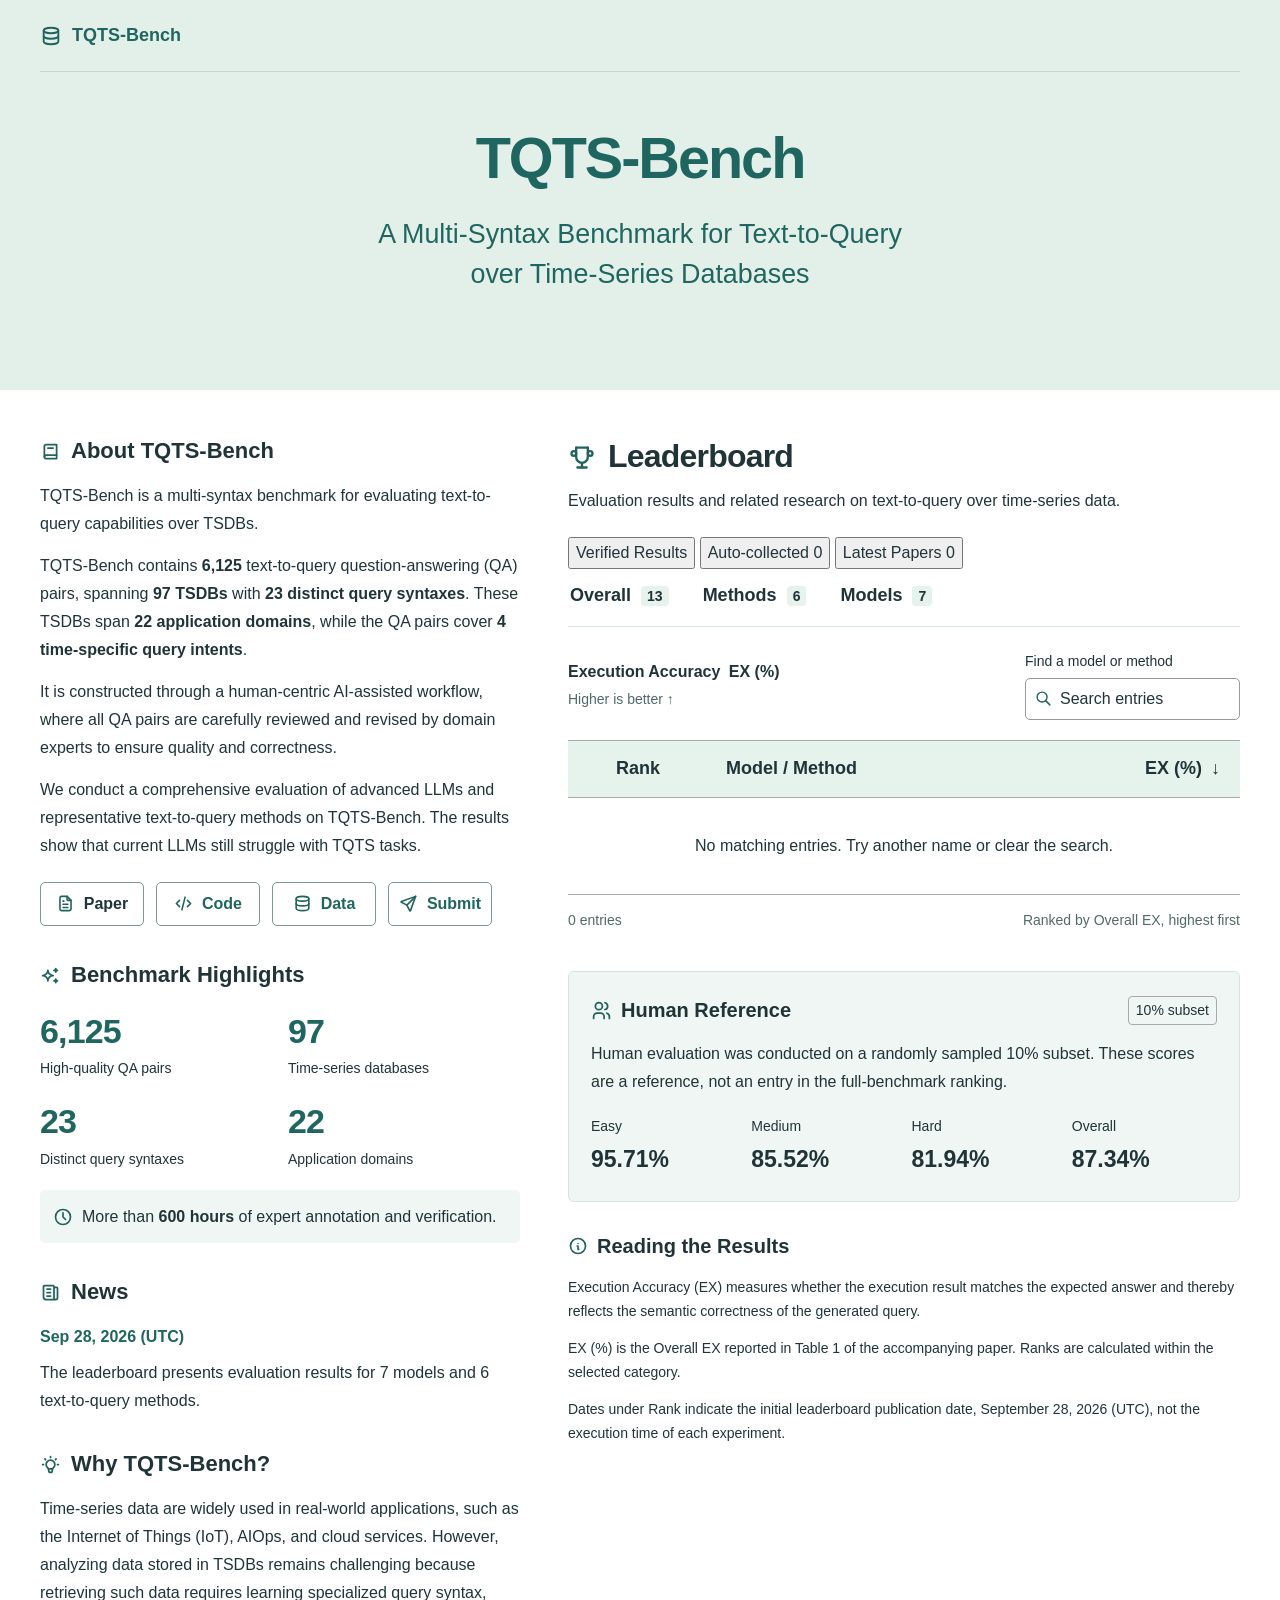
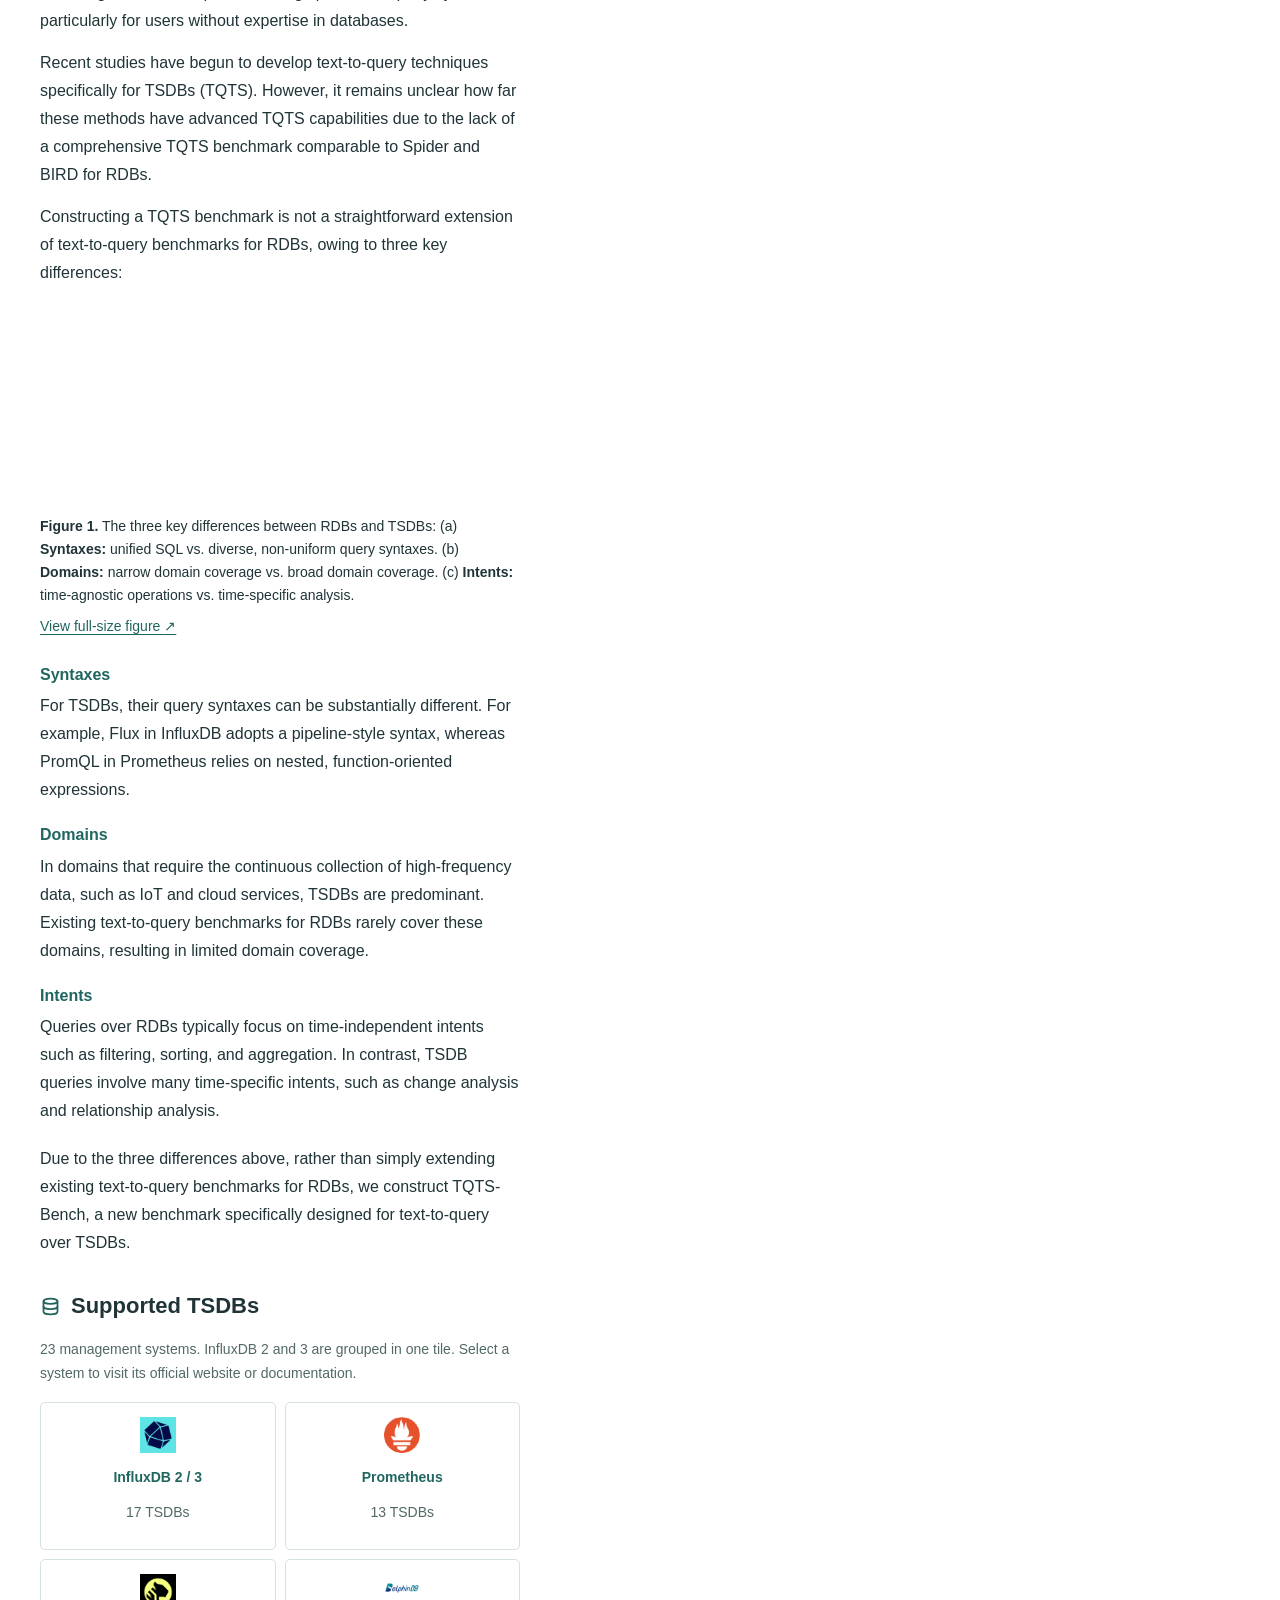
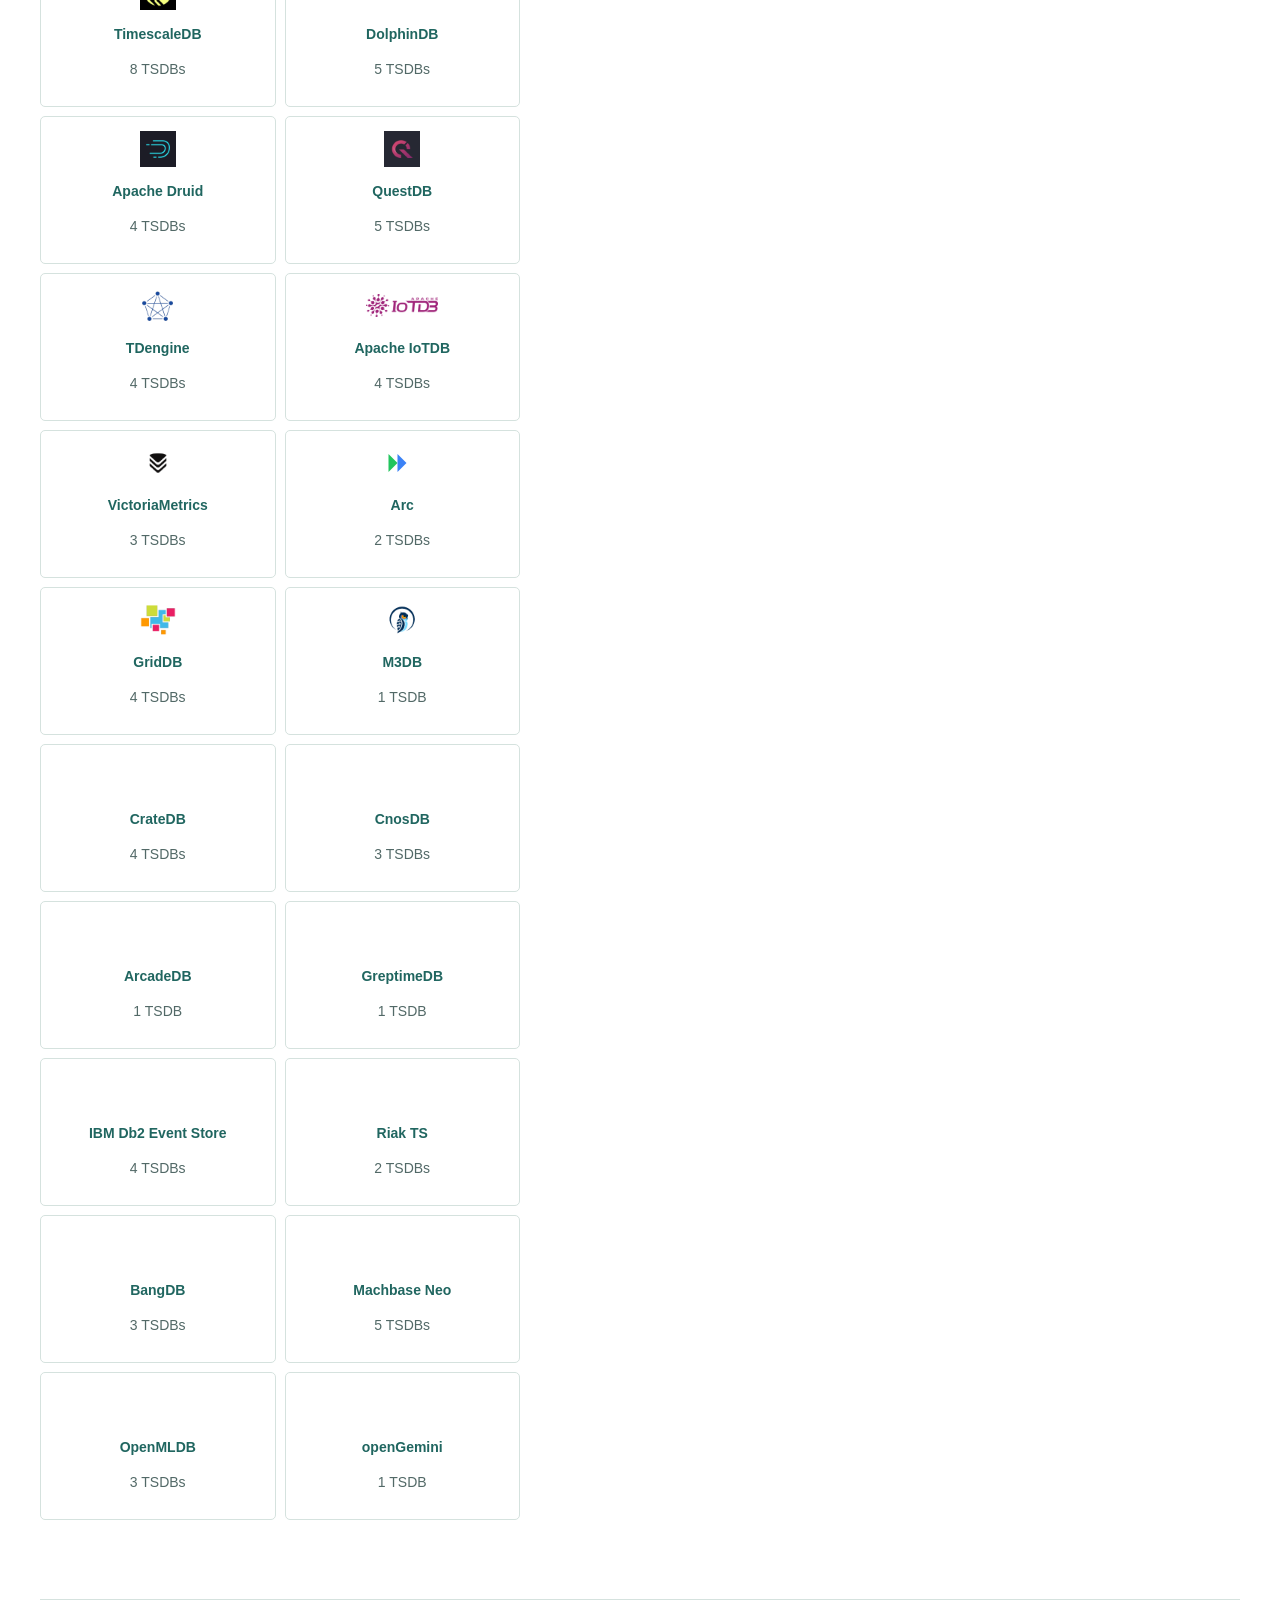
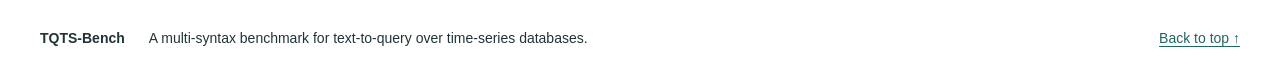
==== commit 4d80c6c8: "Unify leaderboard views and remove header links Group verified results, auto-collected results, and " ====
--- a/index.html
+++ b/index.html
@@ -18,10 +18,9 @@
 <body>
   <a class="skip-link" href="#leaderboard">Skip to leaderboard</a>
   <header class="hero">
-    <nav class="topnav container" aria-label="Main navigation">
-      <a class="wordmark" href="#top"><img class="icon" src="database.svg" alt="" width="22" height="22">TQTS-Bench</a>
-      <div class="nav-actions"><a href="#leaderboard">Leaderboard</a><a href="#papers">Latest Papers</a></div>
-    </nav>
+    <div class="topnav container">
+      <span class="wordmark"><img class="icon" src="database.svg" alt="" width="22" height="22">TQTS-Bench</span>
+    </div>
     <div class="hero-copy container" id="top">
       <h1>TQTS-Bench</h1>
       <p class="subtitle">A Multi-Syntax Benchmark for Text-to-Query<br class="desktop-break"> over Time-Series Databases</p>
@@ -112,12 +111,14 @@
     <section class="leaderboard" id="leaderboard" aria-labelledby="leaderboard-title">
       <div class="board-heading">
         <h2 id="leaderboard-title"><img class="icon" src="trophy.svg" alt="" width="28" height="28">Leaderboard</h2>
-        <p>Evaluation results on TQTS-Bench.</p>
+        <p>Evaluation results and related research on text-to-query over time-series data.</p>
       </div>
-      <div class="score-switch" aria-label="Result provenance">
-        <button type="button" data-score-view="verified" aria-pressed="true">Verified &amp; baselines</button>
-        <button type="button" data-score-view="reported" aria-pressed="false">Paper-reported <span id="reported-count">0</span></button>
+      <div class="view-switch" role="tablist" aria-label="Leaderboard content">
+        <button type="button" id="view-verified" role="tab" data-view="verified" aria-selected="true" aria-controls="leaderboard-view">Verified Results</button>
+        <button type="button" id="view-auto" role="tab" data-view="auto" aria-selected="false" aria-controls="leaderboard-view" tabindex="-1">Auto-collected <span id="reported-count">0</span></button>
+        <button type="button" id="view-papers" role="tab" data-view="papers" aria-selected="false" aria-controls="papers-view" tabindex="-1">Latest Papers <span id="paper-count">0</span></button>
       </div>
+      <div id="leaderboard-view" role="tabpanel" aria-labelledby="view-verified">
       <div class="tabs" role="tablist" aria-label="Leaderboard category" hidden>
         <button type="button" id="tab-overall" role="tab" aria-selected="true" aria-controls="results-panel" data-category="overall">Overall <span>13</span></button>
         <button type="button" id="tab-methods" role="tab" aria-selected="false" aria-controls="results-panel" tabindex="-1" data-category="method">Methods <span>6</span></button>
@@ -168,12 +169,9 @@
         <p>EX (%) is the Overall EX reported in Table 1 of the accompanying paper. Ranks are calculated within the selected category.</p>
         <p>Dates under Rank indicate the initial leaderboard publication date, September 28, 2026 (UTC), not the execution time of each experiment.</p>
       </section>
-    </section>
-    <section class="papers-section" id="papers" aria-labelledby="papers-title">
-      <div class="board-heading">
-        <h2 id="papers-title"><img class="icon" src="book-2.svg" alt="" width="28" height="28">Latest Papers <span id="paper-count" class="paper-count">0</span></h2>
-        <p>Recent arXiv research on natural-language querying over time-series data. Inclusion does not imply a TQTS-Bench result.</p>
       </div>
+      <div id="papers-view" role="tabpanel" aria-labelledby="view-papers" hidden>
+        <p class="discovery-intro">Recent arXiv research on natural-language querying over time-series data. Inclusion does not imply a TQTS-Bench result.</p>
         <div class="papers-controls">
           <label for="paper-search">Search papers<input id="paper-search" type="search" placeholder="Title, author, or topic" autocomplete="off"></label>
           <label class="code-filter"><input id="paper-has-code" type="checkbox"> Has code</label>
@@ -181,6 +179,7 @@
         <div id="papers-list" class="papers-list"></div>
         <div class="papers-footer"><span id="papers-visible-count" role="status" aria-live="polite">0 papers</span><button type="button" id="show-more-papers" hidden>Show more</button></div>
         <p class="sync-note" id="sync-note">Paper discovery has not run yet.</p>
+      </div>
     </section>
     </div>
   </main>
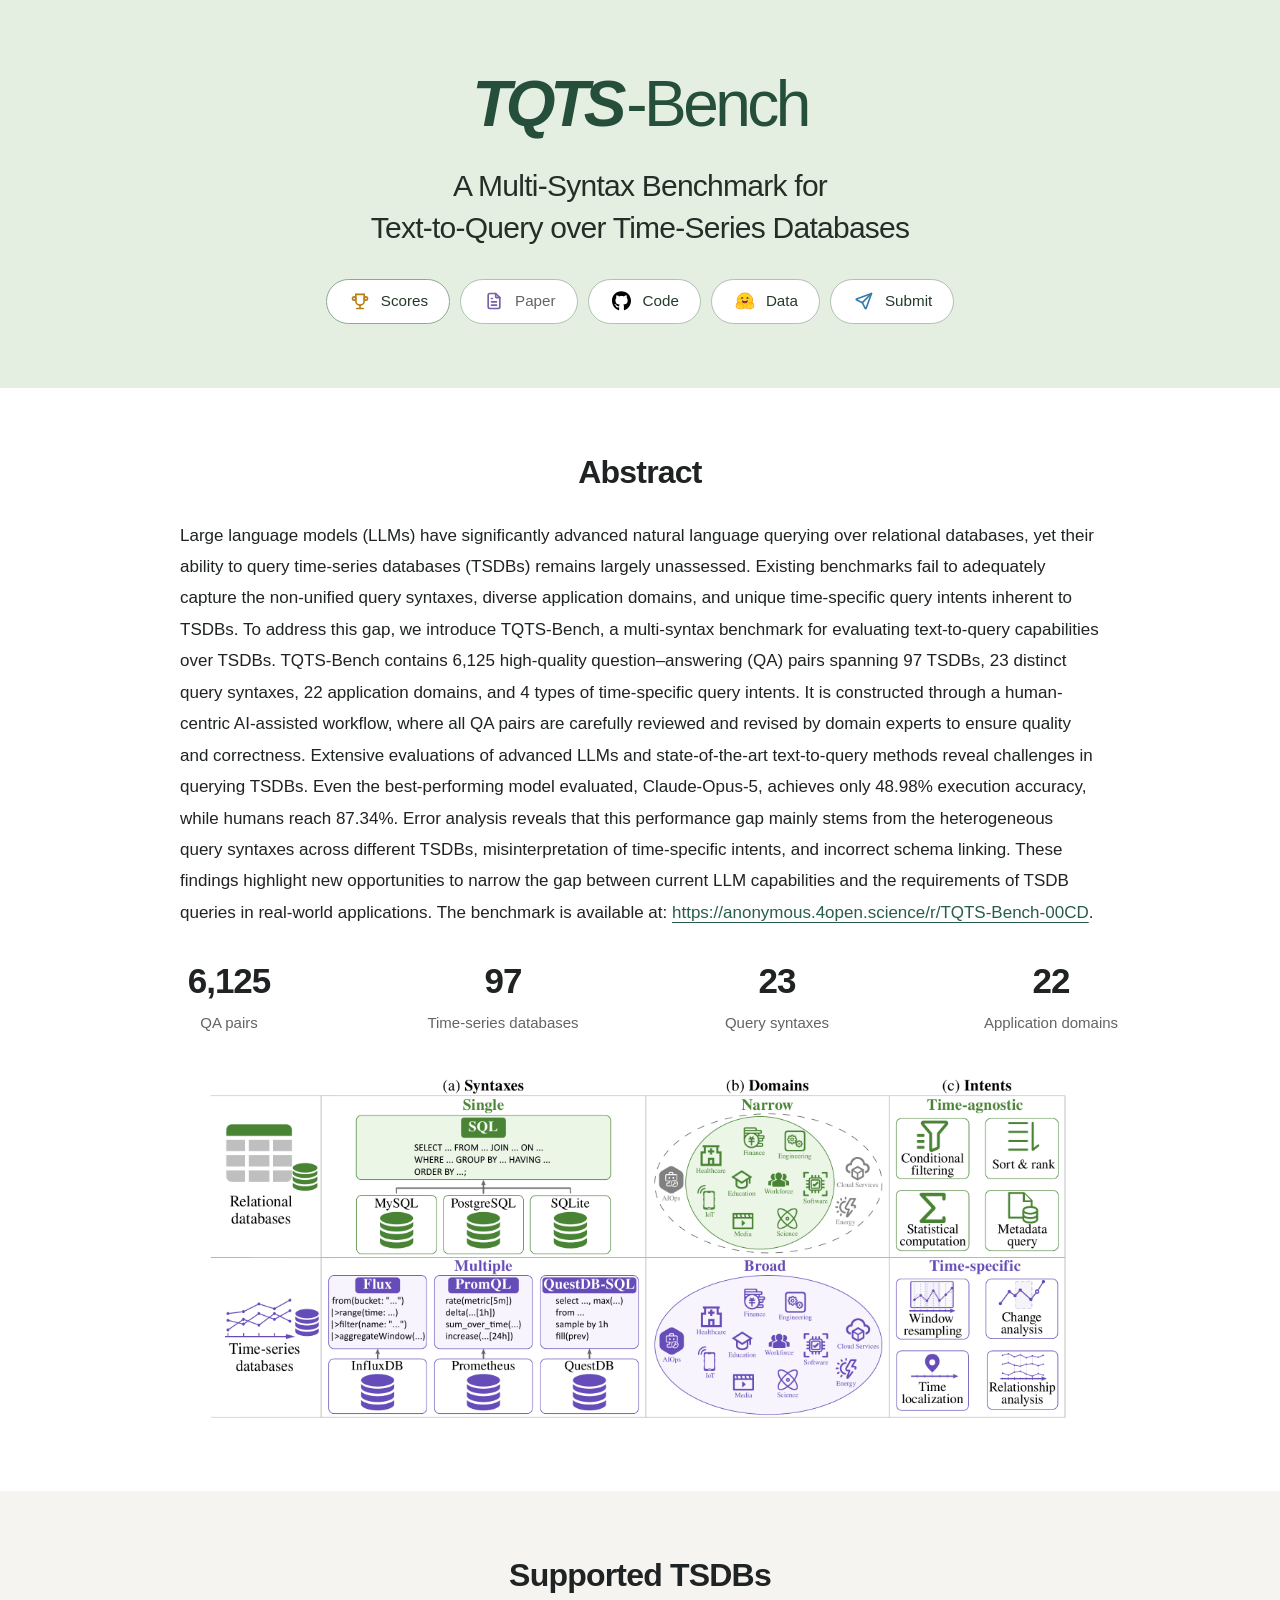
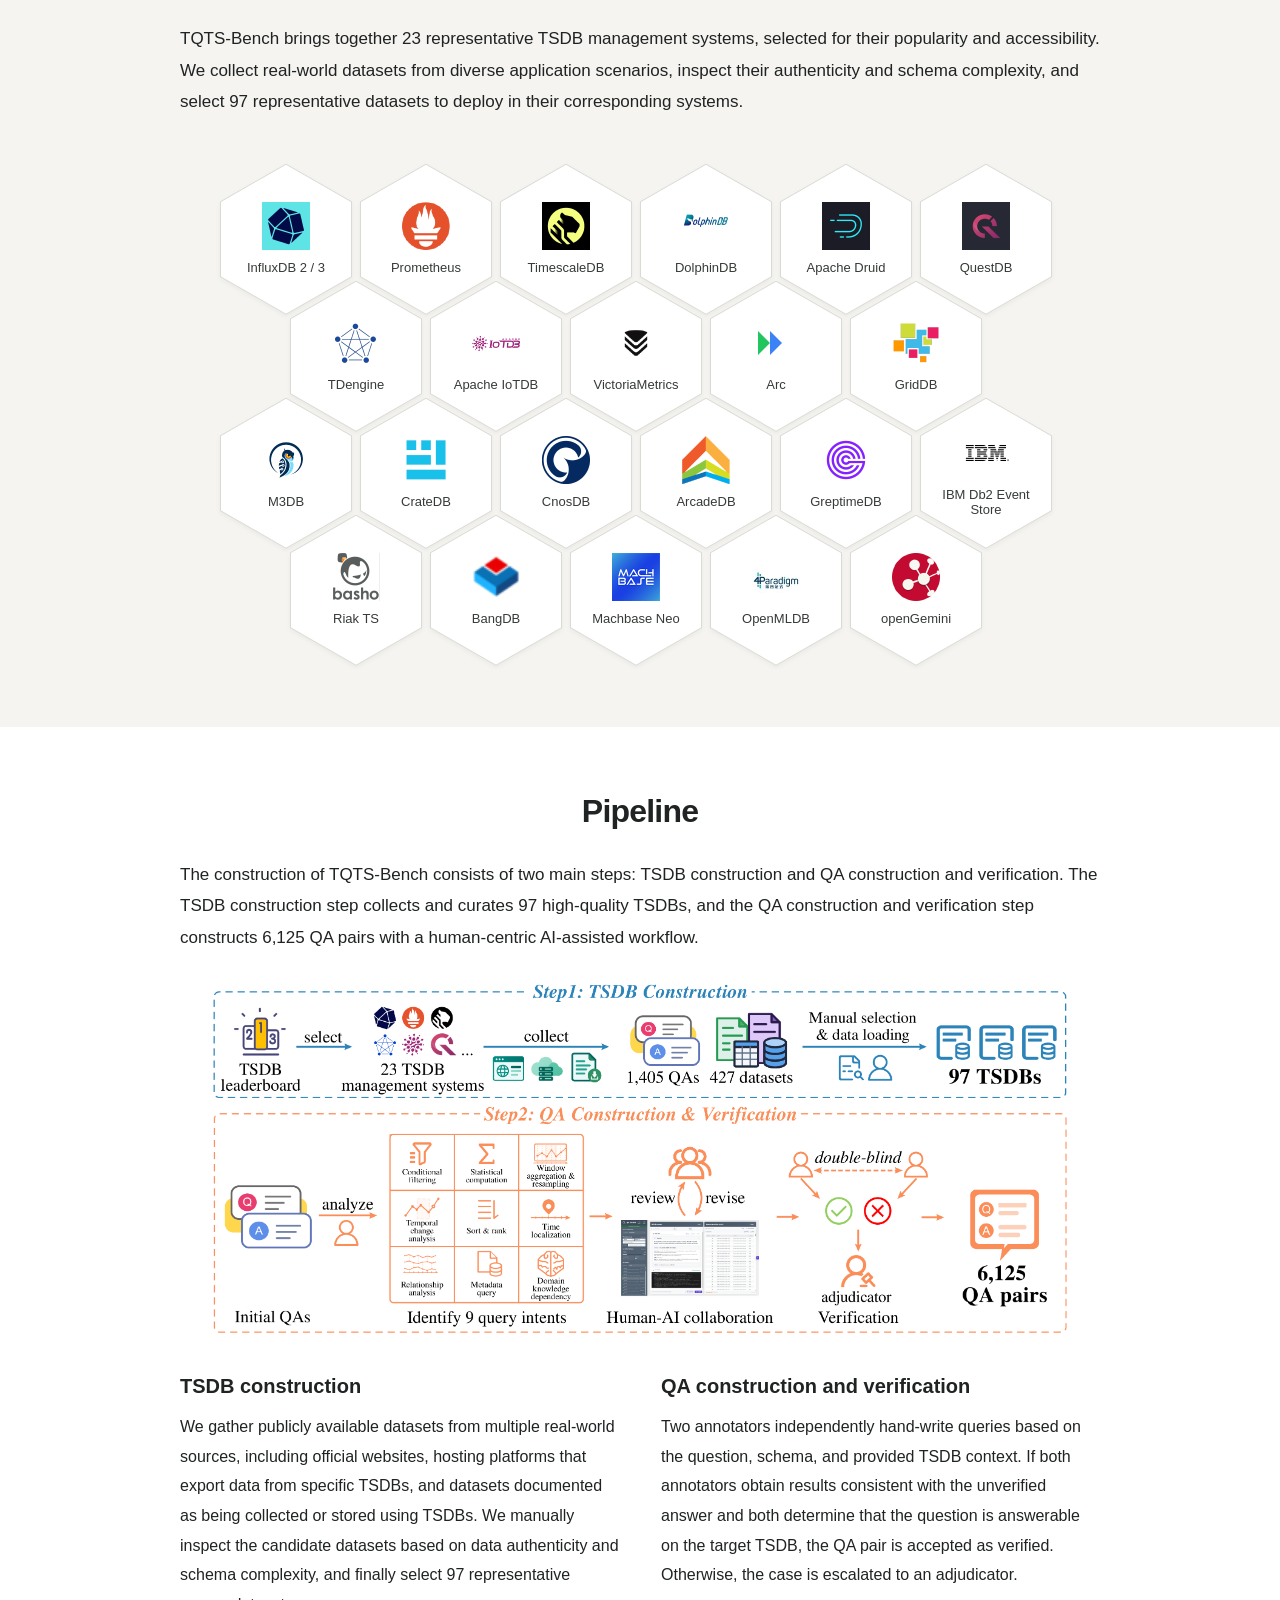
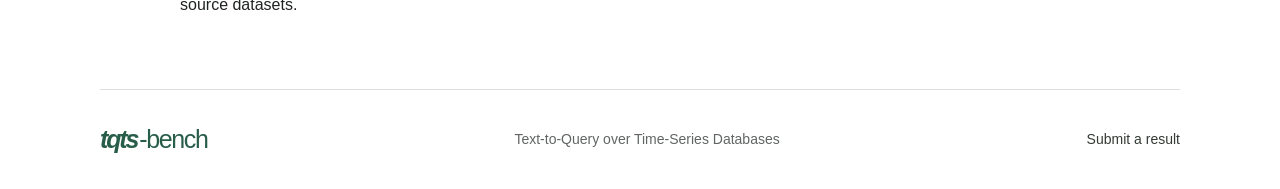
==== commit 2801d9ac: "Publish approved TQTS-Bench redesign Approved design: local commit 709bb9d. Paper remains disabled; " ====
--- a/index.html
+++ b/index.html
@@ -1,188 +1,36 @@
 <!doctype html>
-<html lang="en">
-<head>
-  <meta charset="utf-8">
-  <meta name="viewport" content="width=device-width, initial-scale=1">
-  <meta name="robots" content="noindex, nofollow, noarchive">
-  <meta name="referrer" content="no-referrer">
-  <meta http-equiv="Content-Security-Policy" content="default-src 'self'; script-src 'self'; style-src 'self'; img-src 'self'; font-src 'self'; connect-src 'self'; object-src 'none'; base-uri 'none'; form-action 'none'">
-  <meta name="description" content="TQTS-Bench: A Multi-Syntax Benchmark for Text-to-Query over Time-Series Databases. Explore the evaluation results reported in the paper.">
-  <meta name="color-scheme" content="light">
-  <title>TQTS-Bench | Leaderboard</title>
-  <link rel="icon" href="database.svg" type="image/svg+xml">
-  <link rel="stylesheet" href="styles.css">
-  <script src="results.js" defer></script>
-  <script src="discovery.js" defer></script>
-  <script src="app.js" defer></script>
-</head>
-<body>
-  <a class="skip-link" href="#leaderboard">Skip to leaderboard</a>
-  <header class="hero">
-    <div class="topnav container">
-      <span class="wordmark"><img class="icon" src="database.svg" alt="" width="22" height="22">TQTS-Bench</span>
-    </div>
-    <div class="hero-copy container" id="top">
-      <h1>TQTS-Bench</h1>
-      <p class="subtitle">A Multi-Syntax Benchmark for Text-to-Query<br class="desktop-break"> over Time-Series Databases</p>
-    </div>
-  </header>
-
-  <main class="container page-grid">
-    <aside class="sidebar" aria-label="About the benchmark">
-      <section id="about" class="side-section">
-        <h2><img class="icon" src="book-2.svg" alt="" width="21" height="21">About TQTS-Bench</h2>
-        <p>TQTS-Bench is a multi-syntax benchmark for evaluating text-to-query capabilities over TSDBs.</p>
-        <p>TQTS-Bench contains <strong>6,125</strong> text-to-query question-answering (QA) pairs, spanning <strong>97 TSDBs</strong> with <strong>23 distinct query syntaxes</strong>. These TSDBs span <strong>22 application domains</strong>, while the QA pairs cover <strong>4 time-specific query intents</strong>.</p>
-        <p>It is constructed through a human-centric AI-assisted workflow, where all QA pairs are carefully reviewed and revised by domain experts to ensure quality and correctness.</p>
-        <p>We conduct a comprehensive evaluation of advanced LLMs and representative text-to-query methods on TQTS-Bench. The results show that current LLMs still struggle with TQTS tasks.</p>
-        <div class="about-links">
-          <button class="button" type="button" data-coming-soon="Paper" aria-controls="resource-status"><img class="icon" src="file-text.svg" alt="" width="19" height="19">Paper</button>
-          <a class="button" href="https://anonymous.4open.science/r/TQTS-Bench-00CD" target="_blank" rel="noopener noreferrer"><img class="icon" src="code.svg" alt="" width="19" height="19">Code</a>
-          <a class="button" href="https://huggingface.co/datasets/TQTS-Bench/TQTS-Bench" target="_blank" rel="noopener noreferrer"><img class="icon" src="database.svg" alt="" width="19" height="19">Data</a>
-          <a class="button" href="submit.html"><img class="icon" src="send.svg" alt="" width="19" height="19">Submit</a>
-        </div>
-        <p id="resource-status" role="status" aria-live="polite" hidden></p>
-        <noscript><p>Paper coming soon.</p></noscript>
-      </section>
-      <section id="highlights" class="side-section">
-        <h2><img class="icon" src="sparkles.svg" alt="" width="21" height="21">Benchmark Highlights</h2>
-        <dl class="facts">
-          <div><dt>High-quality QA pairs</dt><dd>6,125</dd></div>
-          <div><dt>Time-series databases</dt><dd>97</dd></div>
-          <div><dt>Distinct query syntaxes</dt><dd>23</dd></div>
-          <div><dt>Application domains</dt><dd>22</dd></div>
-        </dl>
-        <p class="expert-note"><img class="icon" src="clock.svg" alt="" width="20" height="20"><span>More than <strong>600 hours</strong> of expert annotation and verification.</span></p>
-      </section>
-      <section id="news" class="side-section">
-        <h2><img class="icon" src="news.svg" alt="" width="21" height="21">News</h2>
-        <p class="news-label"><time datetime="2026-09-28">Sep 28, 2026</time> (UTC)</p>
-        <p>The leaderboard presents evaluation results for 7 models and 6 text-to-query methods.</p>
-      </section>
-      <section id="motivation" class="side-section motivation-section">
-        <h2><img class="icon" src="bulb.svg" alt="" width="21" height="21">Why TQTS-Bench?</h2>
-        <p>Time-series data are widely used in real-world applications, such as the Internet of Things (IoT), AIOps, and cloud services. However, analyzing data stored in TSDBs remains challenging because retrieving such data requires learning specialized query syntax, particularly for users without expertise in databases.</p>
-        <p>Recent studies have begun to develop text-to-query techniques specifically for TSDBs (TQTS). However, it remains unclear how far these methods have advanced TQTS capabilities due to the lack of a comprehensive TQTS benchmark comparable to Spider and BIRD for RDBs.</p>
-        <p>Constructing a TQTS benchmark is not a straightforward extension of text-to-query benchmarks for RDBs, owing to three key differences:</p>
-        <figure class="motivation-figure">
-          <a class="figure-link" href="figure-1.png" target="_blank" rel="noopener noreferrer" aria-label="Open Figure 1 at full resolution in a new tab">
-            <img src="figure-1.png" width="2400" height="970" loading="lazy" decoding="async" alt="Figure 1 compares relational and time-series databases across query syntaxes, application domains, and query intents. RDBs use unified SQL, cover narrower domains, and emphasize time-agnostic operations; TSDBs use diverse syntaxes, cover broader domains, and support time-specific analysis.">
-          </a>
-          <figcaption><strong>Figure 1.</strong> The three key differences between RDBs and TSDBs: (a) <strong>Syntaxes:</strong> unified SQL vs. diverse, non-uniform query syntaxes. (b) <strong>Domains:</strong> narrow domain coverage vs. broad domain coverage. (c) <strong>Intents:</strong> time-agnostic operations vs. time-specific analysis.</figcaption>
-          <a class="figure-enlarge" href="figure-1.png" target="_blank" rel="noopener noreferrer">View full-size figure <span aria-hidden="true">↗</span></a>
-        </figure>
-        <dl class="motivation-points">
-          <div><dt>Syntaxes</dt><dd>For TSDBs, their query syntaxes can be substantially different. For example, Flux in InfluxDB adopts a pipeline-style syntax, whereas PromQL in Prometheus relies on nested, function-oriented expressions.</dd></div>
-          <div><dt>Domains</dt><dd>In domains that require the continuous collection of high-frequency data, such as IoT and cloud services, TSDBs are predominant. Existing text-to-query benchmarks for RDBs rarely cover these domains, resulting in limited domain coverage.</dd></div>
-          <div><dt>Intents</dt><dd>Queries over RDBs typically focus on time-independent intents such as filtering, sorting, and aggregation. In contrast, TSDB queries involve many time-specific intents, such as change analysis and relationship analysis.</dd></div>
-        </dl>
-        <p>Due to the three differences above, rather than simply extending existing text-to-query benchmarks for RDBs, we construct TQTS-Bench, a new benchmark specifically designed for text-to-query over TSDBs.</p>
-      </section>
-      <section id="supported-tsdbs" class="side-section supported-section">
-        <h2><img class="icon" src="database.svg" alt="" width="21" height="21">Supported TSDBs</h2>
-        <p class="small-copy">23 management systems. InfluxDB 2 and 3 are grouped in one tile. Select a system to visit its official website or documentation.</p>
-        <div class="tsdb-grid" id="tsdb-grid"><a class="tsdb-tile" href="https://www.influxdata.com/" target="_blank" rel="noopener noreferrer" aria-label="InfluxDB 2 / 3 official website or documentation, 17 TSDBs"><img src="influxdb.png" alt="" width="34" height="34" loading="lazy"><strong>InfluxDB 2 / 3</strong><span>17 TSDBs</span></a>
-<a class="tsdb-tile" href="https://prometheus.io/" target="_blank" rel="noopener noreferrer" aria-label="Prometheus official website or documentation, 13 TSDBs"><img src="prometheus.png" alt="" width="34" height="34" loading="lazy"><strong>Prometheus</strong><span>13 TSDBs</span></a>
-<a class="tsdb-tile" href="https://www.timescale.com/" target="_blank" rel="noopener noreferrer" aria-label="TimescaleDB official website or documentation, 8 TSDBs"><img src="timescaledb.png" alt="" width="34" height="34" loading="lazy"><strong>TimescaleDB</strong><span>8 TSDBs</span></a>
-<a class="tsdb-tile" href="https://www.dolphindb.com/" target="_blank" rel="noopener noreferrer" aria-label="DolphinDB official website or documentation, 5 TSDBs"><img src="dolphindb.png" alt="" width="34" height="34" loading="lazy"><strong>DolphinDB</strong><span>5 TSDBs</span></a>
-<a class="tsdb-tile" href="https://druid.apache.org/" target="_blank" rel="noopener noreferrer" aria-label="Apache Druid official website or documentation, 4 TSDBs"><img src="druid.png" alt="" width="34" height="34" loading="lazy"><strong>Apache Druid</strong><span>4 TSDBs</span></a>
-<a class="tsdb-tile" href="https://questdb.com/" target="_blank" rel="noopener noreferrer" aria-label="QuestDB official website or documentation, 5 TSDBs"><img src="questdb.png" alt="" width="34" height="34" loading="lazy"><strong>QuestDB</strong><span>5 TSDBs</span></a>
-<a class="tsdb-tile" href="https://tdengine.com/" target="_blank" rel="noopener noreferrer" aria-label="TDengine official website or documentation, 4 TSDBs"><img src="tdengine.png" alt="" width="34" height="34" loading="lazy"><strong>TDengine</strong><span>4 TSDBs</span></a>
-<a class="tsdb-tile" href="https://iotdb.apache.org/" target="_blank" rel="noopener noreferrer" aria-label="Apache IoTDB official website or documentation, 4 TSDBs"><img src="iotdb.png" alt="" width="34" height="34" loading="lazy"><strong>Apache IoTDB</strong><span>4 TSDBs</span></a>
-<a class="tsdb-tile" href="https://victoriametrics.com/" target="_blank" rel="noopener noreferrer" aria-label="VictoriaMetrics official website or documentation, 3 TSDBs"><img src="victoriametrics.png" alt="" width="34" height="34" loading="lazy"><strong>VictoriaMetrics</strong><span>3 TSDBs</span></a>
-<a class="tsdb-tile" href="https://basekick.net/" target="_blank" rel="noopener noreferrer" aria-label="Arc official website or documentation, 2 TSDBs"><img src="arc.svg" alt="" width="34" height="34" loading="lazy"><strong>Arc</strong><span>2 TSDBs</span></a>
-<a class="tsdb-tile" href="https://griddb.net/en/" target="_blank" rel="noopener noreferrer" aria-label="GridDB official website or documentation, 4 TSDBs"><img src="griddb.png" alt="" width="34" height="34" loading="lazy"><strong>GridDB</strong><span>4 TSDBs</span></a>
-<a class="tsdb-tile" href="https://m3db.io/" target="_blank" rel="noopener noreferrer" aria-label="M3DB official website or documentation, 1 TSDB"><img src="m3db.png" alt="" width="34" height="34" loading="lazy"><strong>M3DB</strong><span>1 TSDB</span></a>
-<a class="tsdb-tile" href="https://cratedb.com/" target="_blank" rel="noopener noreferrer" aria-label="CrateDB official website or documentation, 4 TSDBs"><img src="cratedb.png" alt="" width="34" height="34" loading="lazy"><strong>CrateDB</strong><span>4 TSDBs</span></a>
-<a class="tsdb-tile" href="https://www.cnosdb.com/" target="_blank" rel="noopener noreferrer" aria-label="CnosDB official website or documentation, 3 TSDBs"><img src="cnosdb.png" alt="" width="34" height="34" loading="lazy"><strong>CnosDB</strong><span>3 TSDBs</span></a>
-<a class="tsdb-tile" href="https://arcadedb.com/" target="_blank" rel="noopener noreferrer" aria-label="ArcadeDB official website or documentation, 1 TSDB"><img src="arcadedb.png" alt="" width="34" height="34" loading="lazy"><strong>ArcadeDB</strong><span>1 TSDB</span></a>
-<a class="tsdb-tile" href="https://greptime.com/" target="_blank" rel="noopener noreferrer" aria-label="GreptimeDB official website or documentation, 1 TSDB"><img src="greptimedb.png" alt="" width="34" height="34" loading="lazy"><strong>GreptimeDB</strong><span>1 TSDB</span></a>
-<a class="tsdb-tile" href="https://www.ibm.com/docs/en/db2-event-store/2.0.0" target="_blank" rel="noopener noreferrer" aria-label="IBM Db2 Event Store official website or documentation, 4 TSDBs"><img src="ibm.png" alt="" width="34" height="34" loading="lazy"><strong>IBM Db2 Event Store</strong><span>4 TSDBs</span></a>
-<a class="tsdb-tile" href="https://docs.riak.com/riak/ts/1.5.2/" target="_blank" rel="noopener noreferrer" aria-label="Riak TS official website or documentation, 2 TSDBs"><img src="riak.png" alt="" width="34" height="34" loading="lazy"><strong>Riak TS</strong><span>2 TSDBs</span></a>
-<a class="tsdb-tile" href="https://bangdb.com/" target="_blank" rel="noopener noreferrer" aria-label="BangDB official website or documentation, 3 TSDBs"><img src="bangdb.png" alt="" width="34" height="34" loading="lazy"><strong>BangDB</strong><span>3 TSDBs</span></a>
-<a class="tsdb-tile" href="https://www.machbase.com/" target="_blank" rel="noopener noreferrer" aria-label="Machbase Neo official website or documentation, 5 TSDBs"><img src="machbase.png" alt="" width="34" height="34" loading="lazy"><strong>Machbase Neo</strong><span>5 TSDBs</span></a>
-<a class="tsdb-tile" href="https://github.com/4paradigm/OpenMLDB" target="_blank" rel="noopener noreferrer" aria-label="OpenMLDB official website or documentation, 3 TSDBs"><img src="openmldb.png" alt="" width="34" height="34" loading="lazy"><strong>OpenMLDB</strong><span>3 TSDBs</span></a>
-<a class="tsdb-tile" href="https://opengemini.github.io/" target="_blank" rel="noopener noreferrer" aria-label="openGemini official website or documentation, 1 TSDB"><img src="opengemini.png" alt="" width="34" height="34" loading="lazy"><strong>openGemini</strong><span>1 TSDB</span></a></div>
-        <button type="button" class="expand-button" aria-expanded="false" aria-controls="tsdb-grid" id="toggle-tsdbs" hidden>Show all 22 tiles <span aria-hidden="true">↓</span></button>
-      </section>
-    </aside>
-
-    <div class="main-column">
-    <section class="leaderboard" id="leaderboard" aria-labelledby="leaderboard-title">
-      <div class="board-heading">
-        <h2 id="leaderboard-title"><img class="icon" src="trophy.svg" alt="" width="28" height="28">Leaderboard</h2>
-        <p>Evaluation results and related research on text-to-query over time-series data.</p>
-      </div>
-      <div class="view-switch" role="tablist" aria-label="Leaderboard content">
-        <button type="button" id="view-verified" role="tab" data-view="verified" aria-selected="true" aria-controls="leaderboard-view">Verified Results</button>
-        <button type="button" id="view-auto" role="tab" data-view="auto" aria-selected="false" aria-controls="leaderboard-view" tabindex="-1">Auto-collected <span id="reported-count">0</span></button>
-        <button type="button" id="view-papers" role="tab" data-view="papers" aria-selected="false" aria-controls="papers-view" tabindex="-1">Latest Papers <span id="paper-count">0</span></button>
-      </div>
-      <div id="leaderboard-view" role="tabpanel" aria-labelledby="view-verified">
-      <div class="tabs" role="tablist" aria-label="Leaderboard category" hidden>
-        <button type="button" id="tab-overall" role="tab" aria-selected="true" aria-controls="results-panel" data-category="overall">Overall <span>13</span></button>
-        <button type="button" id="tab-methods" role="tab" aria-selected="false" aria-controls="results-panel" tabindex="-1" data-category="method">Methods <span>6</span></button>
-        <button type="button" id="tab-models" role="tab" aria-selected="false" aria-controls="results-panel" tabindex="-1" data-category="model">Models <span>7</span></button>
-      </div>
-      <div id="results-panel" role="tabpanel" aria-labelledby="leaderboard-title">
-        <div class="board-toolbar">
-          <div class="metric-heading"><strong>Execution Accuracy <abbr title="Execution Accuracy">EX</abbr> (%)</strong><span>Higher is better <span aria-hidden="true">↑</span></span></div>
-          <div class="search-control" hidden><label for="search">Find a model or method</label><div class="search-input"><img class="icon" src="search.svg" alt="" width="17" height="17"><input id="search" type="search" placeholder="Search entries" autocomplete="off" spellcheck="false"></div></div>
-        </div>
-        <p class="category-note" id="category-note">Models and methods are shown together. All methods use GPT-4o-mini; model and method results do not share a common backbone.</p>
-        <p class="table-hint">Swipe horizontally to view all scores <span aria-hidden="true">→</span></p>
-        <div class="table-scroll" role="region" aria-label="Scrollable evaluation results" tabindex="0">
-          <table class="results-table">
-            <caption class="sr-only">Execution accuracy on TQTS-Bench. All scores are percentages.</caption>
-            <thead><tr>
-              <th scope="col" class="rank-column">Rank</th>
-              <th scope="col" class="name-column">Model / Method</th>
-              <th scope="col" class="overall-column" data-metric="overall" aria-sort="descending"><button type="button" data-sort="overall" disabled>EX (%) <span aria-hidden="true">↓</span></button></th>
-            </tr></thead>
-            <tbody id="results-body"><tr class="first-place"><td class="rank"><span>1</span><time datetime="2026-09-28" title="Initial leaderboard publication date, not an experiment execution timestamp.">Sep 28, 2026</time><small>UTC</small></td><td class="entry-name"><strong>Claude-Opus-5</strong><small>Closed-source model</small><div class="source-labels"><span class="source-badge baseline">Benchmark baseline</span></div></td><td class="score overall-score">48.98</td></tr>
-<tr><td class="rank"><span>2</span><time datetime="2026-09-28" title="Initial leaderboard publication date, not an experiment execution timestamp.">Sep 28, 2026</time><small>UTC</small></td><td class="entry-name"><strong>GPT-6-Sol</strong><small>Closed-source model</small><div class="source-labels"><span class="source-badge baseline">Benchmark baseline</span></div></td><td class="score overall-score">46.38</td></tr>
-<tr><td class="rank"><span>3</span><time datetime="2026-09-28" title="Initial leaderboard publication date, not an experiment execution timestamp.">Sep 28, 2026</time><small>UTC</small></td><td class="entry-name"><strong>Gemini-3.7-Flash</strong><small>Closed-source model</small><div class="source-labels"><span class="source-badge baseline">Benchmark baseline</span></div></td><td class="score overall-score">44.65</td></tr>
-<tr><td class="rank"><span>4</span><time datetime="2026-09-28" title="Initial leaderboard publication date, not an experiment execution timestamp.">Sep 28, 2026</time><small>UTC</small></td><td class="entry-name"><strong>Kimi-K3</strong><small>Open-source model</small><div class="source-labels"><span class="source-badge baseline">Benchmark baseline</span></div></td><td class="score overall-score">43.15</td></tr>
-<tr><td class="rank"><span>5</span><time datetime="2026-09-28" title="Initial leaderboard publication date, not an experiment execution timestamp.">Sep 28, 2026</time><small>UTC</small></td><td class="entry-name"><strong>GLM-5.3-Flash</strong><small>Open-source model</small><div class="source-labels"><span class="source-badge baseline">Benchmark baseline</span></div></td><td class="score overall-score">34.61</td></tr>
-<tr><td class="rank"><span>6</span><time datetime="2026-09-28" title="Initial leaderboard publication date, not an experiment execution timestamp.">Sep 28, 2026</time><small>UTC</small></td><td class="entry-name"><strong>Qwen3.8-Flash</strong><small>Open-source model</small><div class="source-labels"><span class="source-badge baseline">Benchmark baseline</span></div></td><td class="score overall-score">27.04</td></tr>
-<tr><td class="rank"><span>7</span><time datetime="2026-09-28" title="Initial leaderboard publication date, not an experiment execution timestamp.">Sep 28, 2026</time><small>UTC</small></td><td class="entry-name"><strong>DeepSeek-V4-Pro</strong><small>Open-source model</small><div class="source-labels"><span class="source-badge baseline">Benchmark baseline</span></div></td><td class="score overall-score">22.51</td></tr>
-<tr><td class="rank"><span>8</span><time datetime="2026-09-28" title="Initial leaderboard publication date, not an experiment execution timestamp.">Sep 28, 2026</time><small>UTC</small></td><td class="entry-name"><strong>OpenSearch-SQL</strong><small>RDB method / GPT-4o-mini</small><div class="source-labels"><span class="source-badge baseline">Benchmark baseline</span></div><a class="project-link" href="https://github.com/OpenSearch-AI/OpenSearch-SQL#readme" target="_blank" rel="noopener noreferrer" aria-label="OpenSearch-SQL original project documentation">Project documentation ↗</a></td><td class="score overall-score">6.27</td></tr>
-<tr><td class="rank"><span>9</span><time datetime="2026-09-28" title="Initial leaderboard publication date, not an experiment execution timestamp.">Sep 28, 2026</time><small>UTC</small></td><td class="entry-name"><strong>DeepEye-SQL</strong><small>RDB method / GPT-4o-mini</small><div class="source-labels"><span class="source-badge baseline">Benchmark baseline</span></div><a class="project-link" href="https://github.com/HKUSTDial/DeepEye-SQL#readme" target="_blank" rel="noopener noreferrer" aria-label="DeepEye-SQL original project documentation">Project documentation ↗</a></td><td class="score overall-score">5.83</td></tr>
-<tr><td class="rank"><span>10</span><time datetime="2026-09-28" title="Initial leaderboard publication date, not an experiment execution timestamp.">Sep 28, 2026</time><small>UTC</small></td><td class="entry-name"><strong>DIN-SQL</strong><small>RDB method / GPT-4o-mini</small><div class="source-labels"><span class="source-badge baseline">Benchmark baseline</span></div><a class="project-link" href="https://github.com/MohammadrezaPourreza/Few-shot-NL2SQL-with-prompting#readme" target="_blank" rel="noopener noreferrer" aria-label="DIN-SQL original project documentation">Project documentation ↗</a></td><td class="score overall-score">5.14</td></tr>
-<tr><td class="rank"><span>11</span><time datetime="2026-09-28" title="Initial leaderboard publication date, not an experiment execution timestamp.">Sep 28, 2026</time><small>UTC</small></td><td class="entry-name"><strong>RSL-SQL</strong><small>RDB method / GPT-4o-mini</small><div class="source-labels"><span class="source-badge baseline">Benchmark baseline</span></div><a class="project-link" href="https://github.com/Laqcce-cao/RSL-SQL#readme" target="_blank" rel="noopener noreferrer" aria-label="RSL-SQL original project documentation">Project documentation ↗</a></td><td class="score overall-score">4.62</td></tr>
-<tr><td class="rank"><span>12</span><time datetime="2026-09-28" title="Initial leaderboard publication date, not an experiment execution timestamp.">Sep 28, 2026</time><small>UTC</small></td><td class="entry-name"><strong>PromCopilot</strong><small>TSDB method / GPT-4o-mini</small><div class="source-labels"><span class="source-badge baseline">Benchmark baseline</span></div><a class="project-link" href="https://github.com/FudanSELab/PromCopilot#readme" target="_blank" rel="noopener noreferrer" aria-label="PromCopilot original project documentation">Project documentation ↗</a></td><td class="score overall-score">0.69</td></tr>
-<tr><td class="rank"><span>13</span><time datetime="2026-09-28" title="Initial leaderboard publication date, not an experiment execution timestamp.">Sep 28, 2026</time><small>UTC</small></td><td class="entry-name"><strong>DAIL-SQL</strong><small>RDB method / GPT-4o-mini</small><div class="source-labels"><span class="source-badge baseline">Benchmark baseline</span></div><a class="project-link" href="https://github.com/BeachWang/DAIL-SQL#readme" target="_blank" rel="noopener noreferrer" aria-label="DAIL-SQL original project documentation">Project documentation ↗</a></td><td class="score overall-score">0.54</td></tr></tbody>
-          </table>
-        </div>
-        <div class="table-footer"><span id="result-count" role="status" aria-live="polite">13 entries</span><span id="sort-description">Ranked by Overall EX, highest first</span></div>
-        <noscript><p class="category-note">All paper results are shown. Enable JavaScript to filter and sort the leaderboard.</p></noscript>
-      </div>
-
-      <section class="human-reference" id="human-reference" aria-labelledby="human-title">
-        <div class="human-heading"><h3 id="human-title"><img class="icon" src="users.svg" alt="" width="21" height="21">Human Reference</h3><span class="subset-label">10% subset</span></div>
-        <p>Human evaluation was conducted on a randomly sampled 10% subset. These scores are a reference, not an entry in the full-benchmark ranking.</p>
-        <dl class="human-scores"><div><dt>Easy</dt><dd>95.71%</dd></div><div><dt>Medium</dt><dd>85.52%</dd></div><div><dt>Hard</dt><dd>81.94%</dd></div><div><dt>Overall</dt><dd>87.34%</dd></div></dl>
-      </section>
-      <section class="reading-notes" aria-labelledby="notes-title">
-        <h3 id="notes-title"><img class="icon" src="info-circle.svg" alt="" width="20" height="20">Reading the Results</h3>
-        <p>Execution Accuracy (EX) measures whether the execution result matches the expected answer and thereby reflects the semantic correctness of the generated query.</p>
-        <p>EX (%) is the Overall EX reported in Table 1 of the accompanying paper. Ranks are calculated within the selected category.</p>
-        <p>Dates under Rank indicate the initial leaderboard publication date, September 28, 2026 (UTC), not the execution time of each experiment.</p>
-      </section>
-      </div>
-      <div id="papers-view" role="tabpanel" aria-labelledby="view-papers" hidden>
-        <p class="discovery-intro">Recent arXiv research on natural-language querying over time-series data. Inclusion does not imply a TQTS-Bench result.</p>
-        <div class="papers-controls">
-          <label for="paper-search">Search papers<input id="paper-search" type="search" placeholder="Title, author, or topic" autocomplete="off"></label>
-          <label class="code-filter"><input id="paper-has-code" type="checkbox"> Has code</label>
-        </div>
-        <div id="papers-list" class="papers-list"></div>
-        <div class="papers-footer"><span id="papers-visible-count" role="status" aria-live="polite">0 papers</span><button type="button" id="show-more-papers" hidden>Show more</button></div>
-        <p class="sync-note" id="sync-note">Paper discovery has not run yet.</p>
-      </div>
-    </section>
-    </div>
-  </main>
-  <footer class="container site-footer"><span>TQTS-Bench</span><p>A multi-syntax benchmark for text-to-query over time-series databases.</p><a href="#top">Back to top <span aria-hidden="true">↑</span></a></footer>
-</body>
-</html>
+<html lang="en"><head><meta charset="utf-8"><meta name="viewport" content="width=device-width, initial-scale=1">
+<meta name="robots" content="noindex, nofollow, noarchive"><meta name="referrer" content="no-referrer">
+<meta http-equiv="Content-Security-Policy" content="default-src 'self'; script-src 'self'; style-src 'self'; img-src 'self'; font-src 'self'; connect-src 'self'; object-src 'none'; base-uri 'none'; form-action 'none'">
+<meta name="color-scheme" content="light"><link rel="icon" href="database.svg" type="image/svg+xml"><link rel="stylesheet" href="styles.css">
+<title>TQTS-Bench | A Multi-Syntax Benchmark</title><meta name="description" content="A multi-syntax benchmark for text-to-query over time-series databases: 6,125 QA pairs, 97 databases, and 23 query syntaxes."></head><body>
+<a class="skip-link" href="#overview">Skip to abstract</a><header class="hero" id="top"><div class="hero-copy container"><h1><span class="brand-tqts">TQTS</span><span class="brand-bench">-Bench</span></h1><p class="subtitle">A Multi-Syntax Benchmark for<br>Text-to-Query over Time-Series Databases</p><div class="resource-buttons"><a class="button primary" href="leaderboard.html"><img src="trophy-color.svg" class="icon" alt="" width="19" height="19">Scores</a><button class="button paper-disabled" disabled aria-label="Paper unavailable during anonymous review"><img src="file-text-color.svg" class="icon" alt="" width="19" height="19">Paper</button><a class="button" href="https://anonymous.4open.science/r/TQTS-Bench-00CD" target="_blank" rel="noopener noreferrer"><img src="github.svg" class="icon" alt="" width="19" height="19">Code</a><a class="button" href="https://huggingface.co/datasets/TQTS-Bench/TQTS-Bench" target="_blank" rel="noopener noreferrer"><img src="huggingface.svg" class="icon" alt="" width="19" height="19">Data</a><a class="button" href="submit.html"><img src="send-color.svg" class="icon" alt="" width="19" height="19">Submit</a></div></div></header><main>
+<section class="section" id="overview"><div class="container"><h2>Abstract</h2>
+<div class="prose"><p>Large language models (LLMs) have significantly advanced natural language querying over relational databases, yet their ability to query time-series databases (TSDBs) remains largely unassessed. Existing benchmarks fail to adequately capture the non-unified query syntaxes, diverse application domains, and unique time-specific query intents inherent to TSDBs. To address this gap, we introduce TQTS-Bench, a multi-syntax benchmark for evaluating text-to-query capabilities over TSDBs. TQTS-Bench contains 6,125 high-quality question–answering (QA) pairs spanning 97 TSDBs, 23 distinct query syntaxes, 22 application domains, and 4 types of time-specific query intents. It is constructed through a human-centric AI-assisted workflow, where all QA pairs are carefully reviewed and revised by domain experts to ensure quality and correctness. Extensive evaluations of advanced LLMs and state-of-the-art text-to-query methods reveal challenges in querying TSDBs. Even the best-performing model evaluated, Claude-Opus-5, achieves only 48.98% execution accuracy, while humans reach 87.34%. Error analysis reveals that this performance gap mainly stems from the heterogeneous query syntaxes across different TSDBs, misinterpretation of time-specific intents, and incorrect schema linking. These findings highlight new opportunities to narrow the gap between current LLM capabilities and the requirements of TSDB queries in real-world applications. The benchmark is available at: <a href="https://anonymous.4open.science/r/TQTS-Bench-00CD" target="_blank" rel="noopener noreferrer">https://anonymous.4open.science/r/TQTS-Bench-00CD</a>.</p></div>
+<dl class="facts"><div><dd>6,125</dd><dt>QA pairs</dt></div><div><dd>97</dd><dt>Time-series databases</dt></div><div><dd>23</dd><dt>Query syntaxes</dt></div><div><dd>22</dd><dt>Application domains</dt></div></dl>
+<a class="figure-link" href="figure-1.png" target="_blank" rel="noopener noreferrer" aria-label="View the benchmark overview at full size"><img class="research-figure" src="figure-1.png" width="2400" height="970" alt="Relational and time-series databases differ in query syntaxes, application domains, and time-specific query intents." loading="lazy"></a></div></section>
+<section class="section section-alt" id="supported-tsdbs"><div class="container"><h2>Supported TSDBs</h2><div class="prose"><p>TQTS-Bench brings together 23 representative TSDB management systems, selected for their popularity and accessibility. We collect real-world datasets from diverse application scenarios, inspect their authenticity and schema complexity, and select 97 representative datasets to deploy in their corresponding systems.</p></div><div class="honeycomb" aria-label="Supported time-series database systems"><a class="hex" href="https://www.influxdata.com/" target="_blank" rel="noopener noreferrer" aria-label="InfluxDB 2 / 3 official website or documentation, 17 TSDBs"><span class="hex-face"><img src="influxdb.png" alt="" width="50" height="50" loading="lazy"><span>InfluxDB 2 / 3</span></span></a>
+<a class="hex" href="https://prometheus.io/" target="_blank" rel="noopener noreferrer" aria-label="Prometheus official website or documentation, 13 TSDBs"><span class="hex-face"><img src="prometheus.png" alt="" width="50" height="50" loading="lazy"><span>Prometheus</span></span></a>
+<a class="hex" href="https://www.timescale.com/" target="_blank" rel="noopener noreferrer" aria-label="TimescaleDB official website or documentation, 8 TSDBs"><span class="hex-face"><img src="timescaledb.png" alt="" width="50" height="50" loading="lazy"><span>TimescaleDB</span></span></a>
+<a class="hex" href="https://www.dolphindb.com/" target="_blank" rel="noopener noreferrer" aria-label="DolphinDB official website or documentation, 5 TSDBs"><span class="hex-face"><img src="dolphindb.png" alt="" width="50" height="50" loading="lazy"><span>DolphinDB</span></span></a>
+<a class="hex" href="https://druid.apache.org/" target="_blank" rel="noopener noreferrer" aria-label="Apache Druid official website or documentation, 4 TSDBs"><span class="hex-face"><img src="druid.png" alt="" width="50" height="50" loading="lazy"><span>Apache Druid</span></span></a>
+<a class="hex" href="https://questdb.com/" target="_blank" rel="noopener noreferrer" aria-label="QuestDB official website or documentation, 5 TSDBs"><span class="hex-face"><img src="questdb.png" alt="" width="50" height="50" loading="lazy"><span>QuestDB</span></span></a>
+<a class="hex" href="https://tdengine.com/" target="_blank" rel="noopener noreferrer" aria-label="TDengine official website or documentation, 4 TSDBs"><span class="hex-face"><img src="tdengine.png" alt="" width="50" height="50" loading="lazy"><span>TDengine</span></span></a>
+<a class="hex" href="https://iotdb.apache.org/" target="_blank" rel="noopener noreferrer" aria-label="Apache IoTDB official website or documentation, 4 TSDBs"><span class="hex-face"><img src="iotdb.png" alt="" width="50" height="50" loading="lazy"><span>Apache IoTDB</span></span></a>
+<a class="hex" href="https://victoriametrics.com/" target="_blank" rel="noopener noreferrer" aria-label="VictoriaMetrics official website or documentation, 3 TSDBs"><span class="hex-face"><img src="victoriametrics.png" alt="" width="50" height="50" loading="lazy"><span>VictoriaMetrics</span></span></a>
+<a class="hex" href="https://basekick.net/" target="_blank" rel="noopener noreferrer" aria-label="Arc official website or documentation, 2 TSDBs"><span class="hex-face"><img src="arc.svg" alt="" width="50" height="50" loading="lazy"><span>Arc</span></span></a>
+<a class="hex" href="https://griddb.net/en/" target="_blank" rel="noopener noreferrer" aria-label="GridDB official website or documentation, 4 TSDBs"><span class="hex-face"><img src="griddb.png" alt="" width="50" height="50" loading="lazy"><span>GridDB</span></span></a>
+<a class="hex" href="https://m3db.io/" target="_blank" rel="noopener noreferrer" aria-label="M3DB official website or documentation, 1 TSDB"><span class="hex-face"><img src="m3db.png" alt="" width="50" height="50" loading="lazy"><span>M3DB</span></span></a>
+<a class="hex" href="https://cratedb.com/" target="_blank" rel="noopener noreferrer" aria-label="CrateDB official website or documentation, 4 TSDBs"><span class="hex-face"><img src="cratedb.png" alt="" width="50" height="50" loading="lazy"><span>CrateDB</span></span></a>
+<a class="hex" href="https://www.cnosdb.com/" target="_blank" rel="noopener noreferrer" aria-label="CnosDB official website or documentation, 3 TSDBs"><span class="hex-face"><img src="cnosdb.png" alt="" width="50" height="50" loading="lazy"><span>CnosDB</span></span></a>
+<a class="hex" href="https://arcadedb.com/" target="_blank" rel="noopener noreferrer" aria-label="ArcadeDB official website or documentation, 1 TSDB"><span class="hex-face"><img src="arcadedb.png" alt="" width="50" height="50" loading="lazy"><span>ArcadeDB</span></span></a>
+<a class="hex" href="https://greptime.com/" target="_blank" rel="noopener noreferrer" aria-label="GreptimeDB official website or documentation, 1 TSDB"><span class="hex-face"><img src="greptimedb.png" alt="" width="50" height="50" loading="lazy"><span>GreptimeDB</span></span></a>
+<a class="hex" href="https://www.ibm.com/docs/en/db2-event-store/2.0.0" target="_blank" rel="noopener noreferrer" aria-label="IBM Db2 Event Store official website or documentation, 4 TSDBs"><span class="hex-face"><img src="ibm.png" alt="" width="50" height="50" loading="lazy"><span>IBM Db2 Event Store</span></span></a>
+<a class="hex" href="https://docs.riak.com/riak/ts/1.5.2/" target="_blank" rel="noopener noreferrer" aria-label="Riak TS official website or documentation, 2 TSDBs"><span class="hex-face"><img src="riak.png" alt="" width="50" height="50" loading="lazy"><span>Riak TS</span></span></a>
+<a class="hex" href="https://bangdb.com/" target="_blank" rel="noopener noreferrer" aria-label="BangDB official website or documentation, 3 TSDBs"><span class="hex-face"><img src="bangdb.png" alt="" width="50" height="50" loading="lazy"><span>BangDB</span></span></a>
+<a class="hex" href="https://www.machbase.com/" target="_blank" rel="noopener noreferrer" aria-label="Machbase Neo official website or documentation, 5 TSDBs"><span class="hex-face"><img src="machbase.png" alt="" width="50" height="50" loading="lazy"><span>Machbase Neo</span></span></a>
+<a class="hex" href="https://github.com/4paradigm/OpenMLDB" target="_blank" rel="noopener noreferrer" aria-label="OpenMLDB official website or documentation, 3 TSDBs"><span class="hex-face"><img src="openmldb.png" alt="" width="50" height="50" loading="lazy"><span>OpenMLDB</span></span></a>
+<a class="hex" href="https://opengemini.github.io/" target="_blank" rel="noopener noreferrer" aria-label="openGemini official website or documentation, 1 TSDB"><span class="hex-face"><img src="opengemini.png" alt="" width="50" height="50" loading="lazy"><span>openGemini</span></span></a></div></div></section>
+<section class="section" id="pipeline"><div class="container"><h2>Pipeline</h2><div class="prose"><p>The construction of TQTS-Bench consists of two main steps: TSDB construction and QA construction and verification. The TSDB construction step collects and curates 97 high-quality TSDBs, and the QA construction and verification step constructs 6,125 QA pairs with a human-centric AI-assisted workflow.</p></div>
+<a class="figure-link" href="pipeline.png" target="_blank" rel="noopener noreferrer" aria-label="View the construction pipeline at full size"><img class="research-figure" src="pipeline.png" width="2835" height="1171" loading="lazy" alt="Pipeline: select TSDB systems, collect 427 datasets and 1,405 seed QAs, curate 97 databases, identify nine intents, construct QA pairs with human-AI collaboration, and verify 6,125 pairs through independent review and adjudication."></a>
+<div class="pipeline-copy"><div><h3>TSDB construction</h3><p>We gather publicly available datasets from multiple real-world sources, including official websites, hosting platforms that export data from specific TSDBs, and datasets documented as being collected or stored using TSDBs. We manually inspect the candidate datasets based on data authenticity and schema complexity, and finally select 97 representative source datasets.</p></div><div><h3>QA construction and verification</h3><p>Two annotators independently hand-write queries based on the question, schema, and provided TSDB context. If both annotators obtain results consistent with the unverified answer and both determine that the question is answerable on the target TSDB, the QA pair is accepted as verified. Otherwise, the case is escalated to an adjudicator.</p></div></div></div></section></main><footer class="site-footer container"><a class="footer-brand" href="index.html" aria-label="TQTS-Bench home"><span class="brand-tqts">tqts</span><span class="brand-bench">-bench</span></a><span>Text-to-Query over Time-Series Databases</span><a href="submit.html">Submit a result</a></footer></body></html>
--- a/styles.css
+++ b/styles.css
@@ -1,171 +1,10 @@
-/* Research website. Pale green accents, 14px minimum. Preserve the existing light research layout.
-   DESIGN_VARIANCE: 3; MOTION_INTENSITY: 1; VISUAL_DENSITY: 6. */
-:root { color-scheme:light; --line:#d5e2de; --soft:#f0f6f3; --text:#203438; --muted:#526967; --accent:#206660; --accent-soft:#e6f2ec; --hero:#e3f0e9; }
-* { box-sizing:border-box; }
-html { scroll-padding-top:24px; }
-body { margin:0; background:#fff; color:var(--text); font-family:Arial,Helvetica,sans-serif; font-size:16px; line-height:1.65; -webkit-font-smoothing:antialiased; }
-a { color:var(--accent); text-decoration:underline; text-underline-offset:3px; }
-a:hover { text-decoration-thickness:2px; }
-button,input { font:inherit; color:var(--text); }
-button { cursor:pointer; }
-button:disabled { cursor:default; }
-:focus-visible { outline:3px solid var(--accent); outline-offset:4px; }
-[hidden] { display:none!important; }
-.container { width:min(1320px,calc(100% - 80px)); margin-inline:auto; }
-.icon { flex-shrink:0; vertical-align:middle; filter:brightness(0) saturate(100%) invert(32%) sepia(14%) saturate(1500%) hue-rotate(123deg); }
-.sr-only { position:absolute; width:1px; height:1px; padding:0; margin:-1px; overflow:hidden; clip:rect(0,0,0,0); white-space:nowrap; border:0; }
-.skip-link { position:fixed; top:12px; left:12px; z-index:3; transform:translateY(-180%); background:#fff; padding:12px 18px; }
-.skip-link:focus { transform:translateY(0); }
-.hero { background:var(--hero); color:var(--accent); min-height:390px; }
-.topnav { min-height:72px; display:flex; align-items:center; justify-content:space-between; border-bottom:1px solid #c4d9ce; }
-.wordmark { display:flex; align-items:center; gap:10px; font-size:18px; font-weight:700; text-decoration:none; }
-.nav-actions { display:flex; align-items:center; gap:25px; font-size:16px; }
-.hero-copy { text-align:center; padding:53px 0 66px; }
-h1 { margin:0; font-size:clamp(42px,4.5vw,62px); line-height:1.16; font-weight:700; letter-spacing:-.035em; }
-.subtitle { margin:22px 0 0; font-size:clamp(21px,2.1vw,28px); line-height:1.5; }
-.about-links { display:flex; gap:12px; flex-wrap:wrap; margin-top:22px; }
-.about-links .button { width:104px; height:44px; flex:0 0 104px; padding:8px; }
-.button { display:inline-flex; align-items:center; justify-content:center; gap:9px; padding:8px 14px; min-height:44px; border-radius:5px; border:1px solid #7a9c8c; font-size:16px; font-weight:600; text-decoration:none; white-space:nowrap; }
-.button:hover { background:var(--accent-soft); }
-button.button { background:transparent; }
-button.button:hover { background:var(--accent-soft); }
-#resource-status { color:var(--accent); font-weight:600; }
-.button-detail { font-size:14px; padding-left:7px; border-left:1px solid #999; }
-.page-grid { display:grid; grid-template-columns:minmax(0,5fr) minmax(0,7fr); gap:48px; padding-top:46px; align-items:start; }
-.sidebar,.main-column,.leaderboard { min-width:0; }
-.side-section { margin-bottom:34px; }
-.side-section h2 { font-size:22px; line-height:1.4; margin:0 0 15px; display:flex; align-items:center; gap:10px; font-weight:700; }
-.side-section p { margin:0 0 14px; font-size:16px; line-height:1.75; }
-.side-section p:last-child { margin-bottom:0; }
-.facts { display:grid; grid-template-columns:1fr 1fr; gap:22px 16px; margin:20px 0; }
-.facts div { display:flex; flex-direction:column-reverse; align-items:flex-start; }
-.facts dd { color:var(--accent); margin:0; font-size:34px; font-weight:700; line-height:1.2; letter-spacing:-.025em; font-variant-numeric:tabular-nums; }
-.facts dt { margin-top:7px; font-size:14px; line-height:1.5; }
-.side-section .expert-note { display:flex; align-items:flex-start; gap:9px; background:var(--soft); padding:13px; border-radius:5px; line-height:1.7; }
-.expert-note .icon { margin-top:4px; }
-.side-section .news-label { font-size:16px; font-weight:700; margin-bottom:8px; }
-.side-section .release-note { padding-left:12px; border-left:2px solid #8cb7a1; }
-.side-section .small-copy { font-size:14px; margin-bottom:16px; }
-.tsdb-grid { display:grid; grid-template-columns:repeat(2,minmax(0,1fr)); gap:9px; }
-.tsdb-tile { text-decoration:none; background:#fff; height:148px; padding:13px 6px 9px; border:1px solid var(--line); border-radius:5px; display:grid; grid-template-rows:38px 48px 22px; justify-items:center; align-items:center; }
-.tsdb-tile:hover,.tsdb-tile:focus-visible { background:var(--accent-soft); border-color:var(--accent); }
-.tsdb-tile:hover strong,.tsdb-tile:focus-visible strong { text-decoration:underline; text-underline-offset:3px; }
-.tsdb-tile img { width:72px; height:36px; object-fit:contain; }
-.tsdb-tile strong { text-align:center; font-size:14px; font-weight:600; line-height:1.35; align-self:center; max-width:100%; overflow-wrap:anywhere; }
-.tsdb-tile span { font-size:14px; }
-.tsdb-grid.is-collapsed .tsdb-tile:nth-child(n+7) { display:none; }
-.expand-button { width:100%; padding:11px; margin-top:10px; background:#fff; border:1px solid #aaa; border-radius:5px; font-size:14px; font-weight:600; }
-.expand-button:hover { background:var(--soft); }
-.expand-button span { margin-left:8px; }
-.board-heading { margin-bottom:23px; }
-.board-heading h2 { font-size:32px; font-weight:700; letter-spacing:-.025em; line-height:1.3; margin:0 0 10px; display:flex; align-items:center; gap:12px; }
-.board-heading p { margin:0 0 12px; font-size:16px; }
-.score-switch button span { font-size:14px; font-variant-numeric:tabular-nums; margin-left:5px; }
-.papers-section { margin-top:55px; padding-top:35px; border-top:1px solid var(--line); }
-.paper-count { color:var(--accent); font-size:18px; font-variant-numeric:tabular-nums; }
-.score-switch { display:flex; flex-wrap:wrap; gap:9px; margin:0 0 12px; }
-.score-switch button { border:1px solid var(--line); background:#fff; border-radius:5px; padding:7px 12px; min-height:40px; font-size:14px; font-weight:600; }
-.score-switch button[aria-pressed="true"] { border-color:var(--accent); background:var(--accent-soft); color:var(--accent); }
-.score-switch button:hover { background:var(--soft); }
-.paper-source { font-size:14px; }
-.tabs { display:flex; gap:30px; border-bottom:1px solid var(--line); margin-bottom:23px; }
-.tabs button { border:0; border-bottom:3px solid transparent; background:#fff; padding:12px 2px; font-size:18px; font-weight:600; }
-.tabs button[aria-selected="true"] { border-bottom-color:var(--accent); color:var(--accent); }
-.tabs button:hover { background:var(--soft); }
-.tabs button span { font-size:14px; padding:2px 6px; margin-left:5px; background:var(--accent-soft); border-radius:4px; font-variant-numeric:tabular-nums; }
-.board-toolbar { display:flex; align-items:center; justify-content:space-between; gap:16px; }
-.metric-heading { display:flex; flex-direction:column; gap:3px; }
-.metric-heading strong { font-size:16px; font-weight:600; }
-.metric-heading abbr { text-decoration:none; margin-left:4px; }
-.metric-heading>span { font-size:14px; }
-.search-control label { display:block; font-size:14px; margin-bottom:5px; }
-.search-input { position:relative; }
-.search-input .icon { position:absolute; left:10px; top:12px; }
-.search-input input { width:215px; height:42px; padding:7px 10px 7px 34px; background:#fff; border:1px solid #999; border-radius:5px; font-size:16px; }
-input::placeholder { color:var(--text); opacity:1; }
-.category-note { font-size:14px; line-height:1.7; margin:17px 0 20px; }
-.table-hint { display:none; font-size:14px; margin:0 0 8px; }
-.table-scroll { overflow:auto; border-block:1px solid #aaa; }
-.results-table { width:100%; border-collapse:separate; border-spacing:0; font-size:18px; table-layout:fixed; }
-.results-table th { background:var(--accent-soft); font-size:18px; font-weight:700; border-bottom:1px solid #aaa; text-align:center; padding:13px 18px; }
-.results-table .rank-column { width:140px; }
-.results-table .name-column { text-align:left; }
-.results-table .overall-column { width:115px; }
-.results-table th button { border:0; background:transparent; font-size:inherit; font-weight:inherit; padding:0; white-space:nowrap; }
-.results-table th button span { margin-left:4px; }
-.results-table td { border-bottom:1px solid var(--line); padding:18px; text-align:center; font-variant-numeric:tabular-nums; vertical-align:middle; }
-.results-table tbody tr:last-child td { border-bottom:0; }
-.results-table tbody tr:hover { background:var(--soft); }
-.results-table .rank { text-align:center; }
-.rank>span { display:block; font-size:20px; font-weight:600; }
-.rank time { display:block; margin-top:5px; font-size:14px; line-height:1.5; white-space:nowrap; }
-.rank small { display:block; font-size:14px; line-height:1.5; }
-.results-table .entry-name { text-align:left; overflow-wrap:anywhere; }
-.entry-name strong { font-size:18px; font-weight:600; display:block; line-height:1.45; }
-.entry-name small { font-size:14px; display:block; margin-top:5px; line-height:1.55; }
-.source-labels { display:flex; flex-wrap:wrap; align-items:center; gap:6px; margin-top:8px; }
-.source-badge { display:inline-block; border:1px solid var(--line); background:#fff; color:var(--muted); border-radius:4px; padding:1px 7px; font-size:14px; line-height:1.5; font-weight:600; }
-.source-badge.auto { background:#e7f3ef; color:#175c52; border-color:#9ac3b4; }
-.source-badge.submitted { background:#edf0fa; color:#364f88; border-color:#b9c5e3; }
-.source-badge.reported { background:#f6f1e6; color:#755519; border-color:#d9c49c; }
-.score-evidence { margin-top:7px; font-size:14px; line-height:1.55; }
-.score-evidence summary { color:var(--accent); cursor:pointer; text-decoration:underline; text-underline-offset:3px; }
-.score-evidence p { margin:7px 0 4px; }
-.project-link { display:inline-block; margin-top:5px; font-size:14px; line-height:1.5; }
-.results-table .score { font-size:21px; font-weight:600; }
-.first-place { background:var(--accent-soft); }
-.first-place .rank>span,.first-place .score { color:var(--accent); font-weight:800; }
-.results-table td.empty-state { text-align:center; padding:35px 15px; font-size:16px; }
-.table-footer { display:flex; justify-content:space-between; gap:16px; font-size:14px; padding:14px 0; }
-.human-reference { margin-top:25px; padding:22px; border:1px solid var(--line); border-radius:6px; background:var(--soft); }
-.human-heading { display:flex; align-items:center; justify-content:space-between; gap:12px; }
-h3 { font-size:20px; font-weight:600; margin:0; display:flex; align-items:center; gap:9px; }
-.subset-label { font-size:14px; border:1px solid #aaa; border-radius:4px; padding:2px 7px; white-space:nowrap; }
-.human-reference p { font-size:16px; line-height:1.7; margin:13px 0 20px; }
-.human-scores { display:grid; grid-template-columns:repeat(4,1fr); margin:0; gap:15px; }
-.human-scores dt { font-size:14px; }
-.human-scores dd { font-size:23px; font-weight:600; margin:3px 0 0; font-variant-numeric:tabular-nums; }
-.reading-notes { margin:28px 0 0; }
-.reading-notes h3 { font-size:20px; margin-bottom:12px; }
-.reading-notes p { margin:12px 0; font-size:14px; line-height:1.75; }
-.papers-controls { display:flex; gap:18px; align-items:end; flex-wrap:wrap; margin:0 0 7px; }
-.papers-controls label { font-size:14px; font-weight:600; }
-.papers-controls label:first-child { flex:1; min-width:210px; }
-.papers-controls input[type="search"] { display:block; width:100%; min-height:42px; margin-top:5px; padding:8px 11px; border:1px solid #999; border-radius:5px; font-size:16px; }
-.papers-controls .code-filter { display:flex; align-items:center; gap:7px; min-height:42px; }
-.code-filter input { width:18px; height:18px; accent-color:var(--accent); }
-.papers-list { border-top:1px solid var(--line); }
-.paper-card { padding:20px 0 21px; border-bottom:1px solid var(--line); }
-.paper-card h3 { display:block; font-size:18px; line-height:1.45; margin:0; }
-.paper-card h3 a { color:var(--text); text-decoration:none; }
-.paper-card h3 a:hover { color:var(--accent); text-decoration:underline; }
-.paper-meta { color:var(--muted); font-size:14px; line-height:1.6; margin:6px 0 0; }
-.paper-summary { font-size:14px; line-height:1.65; margin:9px 0 10px; display:-webkit-box; -webkit-line-clamp:3; -webkit-box-orient:vertical; overflow:hidden; }
-.paper-links { display:flex; gap:16px; flex-wrap:wrap; align-items:center; font-size:14px; font-weight:600; }
-.paper-links button { border:0; background:none; color:var(--accent); padding:0; font-size:14px; font-weight:600; text-decoration:underline; text-underline-offset:3px; }
-.papers-empty { padding:30px 0; font-size:16px; }
-.papers-footer { display:flex; justify-content:space-between; align-items:center; gap:12px; padding:16px 0; font-size:14px; }
-.papers-footer button { background:#fff; border:1px solid var(--line); border-radius:5px; padding:7px 12px; min-height:40px; font-size:14px; }
-.sync-note { color:var(--muted); font-size:14px; border-top:1px solid var(--line); padding-top:12px; }
-.site-footer { display:flex; gap:24px; align-items:center; border-top:1px solid var(--line); padding-block:27px; margin-top:45px; font-size:14px; }
-.site-footer>span { font-weight:600; white-space:nowrap; }
-.site-footer p { margin:0; }
-.site-footer a { margin-left:auto; white-space:nowrap; }
-.paper-source,.metric-heading>span,.entry-name small,.rank time,.rank small,.table-footer,.small-copy,.tsdb-tile span { color:var(--muted); }
-.news-label,.motivation-points dt { color:var(--accent); }
-.motivation-points { margin:20px 0; }
-.motivation-figure { margin:22px 0; }
-.figure-link { display:block; cursor:zoom-in; }
-.motivation-figure img { display:block; width:100%; height:auto; background:#fff; }
-.motivation-figure figcaption { font-size:14px; line-height:1.65; margin-top:12px; }
-.figure-enlarge { display:inline-block; font-size:14px; margin-top:8px; }
-.motivation-points div { margin-bottom:18px; }
-.motivation-points dt { font-weight:700; margin-bottom:4px; }
-.motivation-points dd { margin:0; line-height:1.75; }
-@media(min-width:1600px) { .hero { min-height:43vh; } .hero-copy { padding-top:62px; } }
-@media(max-width:1100px) { .container { width:calc(100% - 48px); } .page-grid { grid-template-columns:minmax(0,5fr) minmax(0,7fr); gap:30px; } .board-toolbar { flex-wrap:wrap; } .results-table { min-width:470px; } .results-table .rank-column { width:140px; } .results-table .overall-column { width:105px; } .results-table td,.results-table th { padding:15px 12px; } }
-@media(max-width:850px) { .container { width:calc(100% - 40px); } .page-grid { grid-template-columns:minmax(0,1fr); gap:38px; padding-top:32px; } .main-column { grid-row:1; } .sidebar { display:grid; grid-template-columns:1fr 1fr; gap:30px; } .side-section { margin:0; } .supported-section,.motivation-section { grid-column:1/-1; } .tsdb-grid { grid-template-columns:repeat(4,minmax(0,1fr)); } .tsdb-grid.is-collapsed .tsdb-tile:nth-child(n+7) { display:grid; } .tsdb-grid.is-collapsed .tsdb-tile:nth-child(n+9) { display:none; } .hero { min-height:350px; } .hero-copy { padding-top:40px; } .subtitle { font-size:24px; } }
-@media(max-width:540px) { .container { width:calc(100% - 32px); } .hero { min-height:340px; } .topnav { min-height:64px; gap:15px; } .wordmark { font-size:16px; gap:7px; } .nav-actions { font-size:14px; } .hero-copy { padding:42px 0; } h1 { font-size:43px; } .subtitle { font-size:21px; margin-top:18px; } .desktop-break { display:none; } .board-heading h2 { font-size:30px; } .search-control { width:100%; } .search-input input { width:100%; } .tabs { gap:18px; } .tabs button { font-size:16px; } .tabs button span { margin-left:2px; padding-inline:4px; } .table-hint { display:block; } .table-footer { flex-direction:column; gap:3px; } .human-reference { padding:18px; } .human-scores { grid-template-columns:repeat(2,1fr); gap:17px; } .human-heading { flex-wrap:wrap; } .sidebar { grid-template-columns:1fr; gap:32px; } .tsdb-grid { grid-template-columns:repeat(2,minmax(0,1fr)); } .tsdb-grid.is-collapsed .tsdb-tile:nth-child(n+7) { display:none; } .site-footer { flex-wrap:wrap; gap:12px 20px; margin-top:32px; } .site-footer p { flex-basis:100%; order:3; } }
-@media(max-width:540px) { .nav-actions { gap:10px; font-size:14px; } .score-switch button { flex:1; } .papers-controls { gap:8px; } .papers-controls label:first-child { min-width:100%; } }
-@media(prefers-reduced-motion:no-preference) { button,a { transition:background-color .12s; } }
-@media print { .hero { min-height:0; background:none; } .topnav,.about-links,.sidebar,.tabs,.search-control,.site-footer,.table-hint { display:none!important; } .hero-copy { padding:12px 0; } .container { width:100%; } .page-grid { display:block; padding:0; } .table-scroll { overflow:visible; } .results-table { min-width:0; } .results-table td { padding:8px; } }
+/* Research homepage: restrained typography, user-requested light surfaces.
+   DESIGN_VARIANCE: 4; MOTION_INTENSITY: 2; VISUAL_DENSITY: 4. */
+:root{color-scheme:light;--text:#202323;--muted:#626565;--line:#dedfdb;--soft:#f5f4f0;--hero:#e4efe2;--accent:#285d49}
+*{box-sizing:border-box}body{margin:0;color:var(--text);background:#fff;font-family:Arial,Helvetica,sans-serif;font-size:17px;line-height:1.7;-webkit-font-smoothing:antialiased}h1,h2,h3,p{margin-top:0}a{color:var(--accent);text-underline-offset:4px}button,input{font:inherit}button,a,input{-webkit-tap-highlight-color:transparent}button{cursor:pointer}[hidden]{display:none!important}:focus-visible{outline:3px solid #28684b;outline-offset:5px}img{max-width:100%}.container{width:min(1080px,calc(100% - 64px));margin-inline:auto}.sr-only{position:absolute;width:1px;height:1px;overflow:hidden;clip:rect(0,0,0,0);white-space:nowrap}.skip-link{position:fixed;top:10px;left:10px;z-index:10;background:white;padding:10px 20px;transform:translateY(-180%)}.skip-link:focus{transform:none}.icon{flex-shrink:0;vertical-align:middle}.hero{background:var(--hero)}.hero-copy{text-align:center;padding:68px 0 64px}.hero h1{font-size:64px;line-height:1.15;font-weight:600;letter-spacing:-1px;margin-bottom:23px;color:#254f3a}.brand-tqts{font-family:"Arial Black",Arial,sans-serif;font-style:italic;font-weight:900;letter-spacing:-.085em;display:inline-block;padding-right:.08em}.brand-bench{font-weight:500;letter-spacing:-.055em}.subtitle{font-size:30px;line-height:1.4;font-weight:500;letter-spacing:-.025em;color:#242e26;margin-bottom:30px}.resource-buttons{display:flex;justify-content:center;gap:10px;flex-wrap:wrap}.button{display:inline-flex;align-items:center;justify-content:center;gap:9px;min-height:45px;padding:8px 21px;border:1px solid #b1c1b3;border-radius:24px;background:#fff;color:#243a2a;font-size:15.2px;line-height:1.6;text-decoration:none;font-weight:500;transition:background .18s,transform .18s}.button:not(:disabled):hover{background:white;transform:translateY(-2px)}.button.primary{border-color:#8aab91}.resource-buttons .icon{width:24px;height:24px;padding:2px;background:#fff;border-radius:4px;object-fit:contain}.button.paper-disabled{background:#fff;color:#626565;border-color:#b1c1b3;opacity:1;cursor:default;transform:none;pointer-events:none;transition:none}.section{padding:64px 0 70px}.section-alt{background:var(--soft)}.section h2{text-align:center;font-size:32px;letter-spacing:-.025em;line-height:1.25;margin-bottom:28px;color:#202323}.prose{max-width:920px;margin:auto}.prose p{margin-bottom:16px;line-height:1.85}.prose strong{font-weight:600}.facts{display:grid;grid-template-columns:repeat(4,1fr);margin:32px 0 38px;text-align:center;gap:16px}.facts dd{font-size:35px;font-weight:600;line-height:1.2;margin:0 0 8px;letter-spacing:-1px}.facts dt{font-size:15px;color:#626565}.figure-link{display:block;width:min(860px,94%);margin:30px auto 0}.research-figure{display:block;width:100%;height:auto}.pipeline-copy{display:grid;grid-template-columns:1fr 1fr;gap:42px;margin:34px auto 0;max-width:920px}.pipeline-copy h3{font-size:20px;line-height:1.4;margin-bottom:12px}.pipeline-copy p{font-size:16px;line-height:1.85;margin-bottom:0}
+/* Upright point-top hexagons, staggered rows; no rotated logo content. */
+.honeycomb{--hex:132px;display:grid;grid-template-columns:repeat(12,calc(var(--hex)/2 + 4px));grid-auto-rows:117px;justify-content:center;margin:40px auto 0;padding:6px 0 25px}.hex{position:relative;grid-column:span 2;width:var(--hex);height:151px;text-decoration:none;filter:drop-shadow(0 2px 2px #0000000b);transition:transform .2s;z-index:0}.hex:nth-child(11n+7){grid-column:2 / span 2}.hex-face{position:absolute;inset:0;display:flex;flex-direction:column;align-items:center;justify-content:center;gap:10px;background:#d9dbd5;clip-path:polygon(50% 0,100% 25%,100% 75%,50% 100%,0 75%,0 25%)}.hex-face:before{content:"";position:absolute;inset:1px;background:#fff;clip-path:inherit;z-index:-1}.hex img{object-fit:contain;width:48px;height:48px}.hex-face>span{font-size:13px;color:#363b37;line-height:1.2;max-width:115px;text-align:center}.hex:hover,.hex:focus-visible{transform:scale(1.14);z-index:2}.hex:hover .hex-face{background:#656a61}.hex:focus-visible{outline:none;filter:drop-shadow(0 0 3px #204c34)}
+.site-footer{display:flex;align-items:center;justify-content:space-between;gap:20px;padding-block:28px;border-top:1px solid var(--line);font-size:14px;color:var(--muted)}.site-footer>a{color:#343b36;text-decoration:none}.board-page{background:#fcfcfb}.board{max-width:1000px;padding:48px 0 70px}.board-title{text-align:center;margin-bottom:36px}.board-title h1{margin:0;line-height:1.2}.title-brand{display:block;font-size:25px;color:var(--accent);margin-bottom:14px}.page-title{display:block;font-size:42px;letter-spacing:-1.4px;font-weight:600}.back-home{display:inline-flex;align-items:center;gap:9px;color:var(--muted);text-decoration:none;font-size:15px;margin-bottom:26px}.back-home:hover{color:var(--accent)}.back-home span{font-size:22px;line-height:1}.site-footer .footer-brand{color:var(--accent);font-size:25px;white-space:nowrap}.site-footer .footer-brand span{width:auto;order:initial}.board-title p{color:var(--muted);font-size:18px}.view-switch{display:flex;justify-content:center;border-bottom:1px solid #d6d8d4;margin-bottom:28px;gap:28px}.view-switch button{padding:13px 8px;border:none;border-bottom:3px solid transparent;background:none;color:#656867;font-size:18px}.view-switch button[aria-selected=true]{border-bottom-color:#242c26;color:#202323}.view-switch button:hover{color:#202323}.board-toolbar{display:flex;align-items:center;justify-content:space-between;gap:20px;margin-bottom:12px}.board-toolbar p{margin:0;font-size:16px}.board-toolbar strong{display:block;font-weight:600}.board-toolbar p span{font-size:14px;color:var(--muted)}.search-field input{border:1px solid #d3d6d1;border-radius:6px;padding:10px 14px;background:white;width:260px;font-size:15px}.table-note{font-size:14px;color:var(--muted);margin:14px 0}.table-scroll{overflow-x:auto}.results-table{border-collapse:collapse;width:100%;font-size:16px;background:#fff;table-layout:fixed}.results-table th{background:#e9ebec;color:#202323;font-weight:600;padding:14px 12px;text-align:center;border-bottom:1px solid #d4d6d7}.results-table th:first-child{width:150px}.results-table th:last-child{width:135px}.results-table td{border-bottom:1px solid #e7e7e7;padding:17px 12px;text-align:center;vertical-align:middle}.results-table .entry-name{font-size:16px;font-weight:400;line-height:1.65}.results-table .score{font-size:16px;font-weight:500;font-variant-numeric:tabular-nums}.rank{color:#202323;font-size:16px;line-height:1.5}.rank time{display:table;background:#73797d;color:white;font-size:12px;line-height:1.45;border-radius:3px;margin:5px auto 0;padding:1px 6px;font-weight:400;white-space:nowrap}.entry-links{display:flex;justify-content:center;gap:13px;font-size:14px;margin-top:4px}.entry-links a{color:#397e87;text-decoration:none}.entry-links a:hover{text-decoration:underline}.papers-heading{max-width:790px}.papers-heading h2{font-size:25px;margin:0 0 10px}.papers-heading p{font-size:16px;color:var(--muted)}.sync-status{font-size:14px;background:#eeefec;padding:11px 16px;border-radius:4px}.paper-entry{padding:24px 0;border-bottom:1px solid var(--line)}.paper-entry h3{font-size:19px;font-weight:500;margin:8px 0}.paper-entry time{font-size:13px;background:#e8e9e6;padding:3px 7px;border-radius:3px}.paper-entry p{font-size:15px;color:var(--muted)}.paper-entry .entry-links{justify-content:flex-start}.empty-state{padding:55px 20px;text-align:center;border:1px solid var(--line);background:white;margin:24px 0}.empty-state h3{font-size:20px;font-weight:500}.empty-state p{font-size:16px;color:var(--muted);max-width:620px;margin:0 auto}
+@media(max-width:900px){.honeycomb{--hex:116px;grid-template-columns:repeat(10,calc(var(--hex)/2 + 4px));grid-auto-rows:103px}.hex{height:133px}.hex:nth-child(11n+7){grid-column:span 2}.hex:nth-child(9n+6){grid-column:2 / span 2}.hex:nth-child(n+18),.hex:nth-child(n+18):hover,.hex:nth-child(n+18):focus-visible{transform:none}.hex:nth-child(n+18):hover{transform:scale(1.14)}.hex-face>span{font-size:12px;max-width:95px}}
+@media(max-width:640px){body{font-size:16px}.container{width:calc(100% - 36px)}.hero-copy{padding:48px 0}.hero h1{font-size:48px}.subtitle{font-size:24px}.resource-buttons{gap:9px;max-width:380px;margin:auto}.button{padding:8px 17px}.section{padding:44px 0}.section h2{font-size:28px}.facts{grid-template-columns:1fr 1fr;gap:24px;margin:28px 0}.facts dd{font-size:30px}.facts dt{font-size:14px}.pipeline-copy{grid-template-columns:1fr;gap:24px}.honeycomb{--hex:96px;grid-template-columns:repeat(6,calc(var(--hex)/2 + 3px));grid-auto-rows:86px;padding-bottom:27px;margin-top:30px}.hex{height:111px}.hex:nth-child(9n+6){grid-column:span 2}.hex:nth-child(5n+4){grid-column:2 / span 2}.hex img{width:36px;height:36px}.hex-face{gap:6px}.hex-face>span{font-size:11px;max-width:84px}.hex:last-child{grid-column:4 / span 2}.site-footer{flex-wrap:wrap;justify-content:center;text-align:center;font-size:13px;gap:10px}.site-footer span{width:100%;order:3}.board{padding-top:32px}.page-title{font-size:34px}.title-brand{font-size:23px}.board-title p{font-size:16px}.view-switch{gap:20px}.view-switch button{font-size:16px;padding:12px 3px}.board-toolbar{align-items:flex-start;flex-direction:column;gap:14px}.search-field,.search-field input{width:100%}.results-table{font-size:14px;min-width:310px}.results-table th:first-child{width:91px}.results-table th:last-child{width:65px}.results-table th{font-size:14px;padding:12px 5px}.results-table td{padding:15px 5px}.results-table .entry-name,.results-table .score{font-size:14px}.rank time{font-size:10px;padding:1px 3px}.entry-links{font-size:13px}.table-note{font-size:13px}.papers-heading h2{font-size:23px}}
+@media(prefers-reduced-motion:reduce){*{transition:none!important;scroll-behavior:auto!important}}
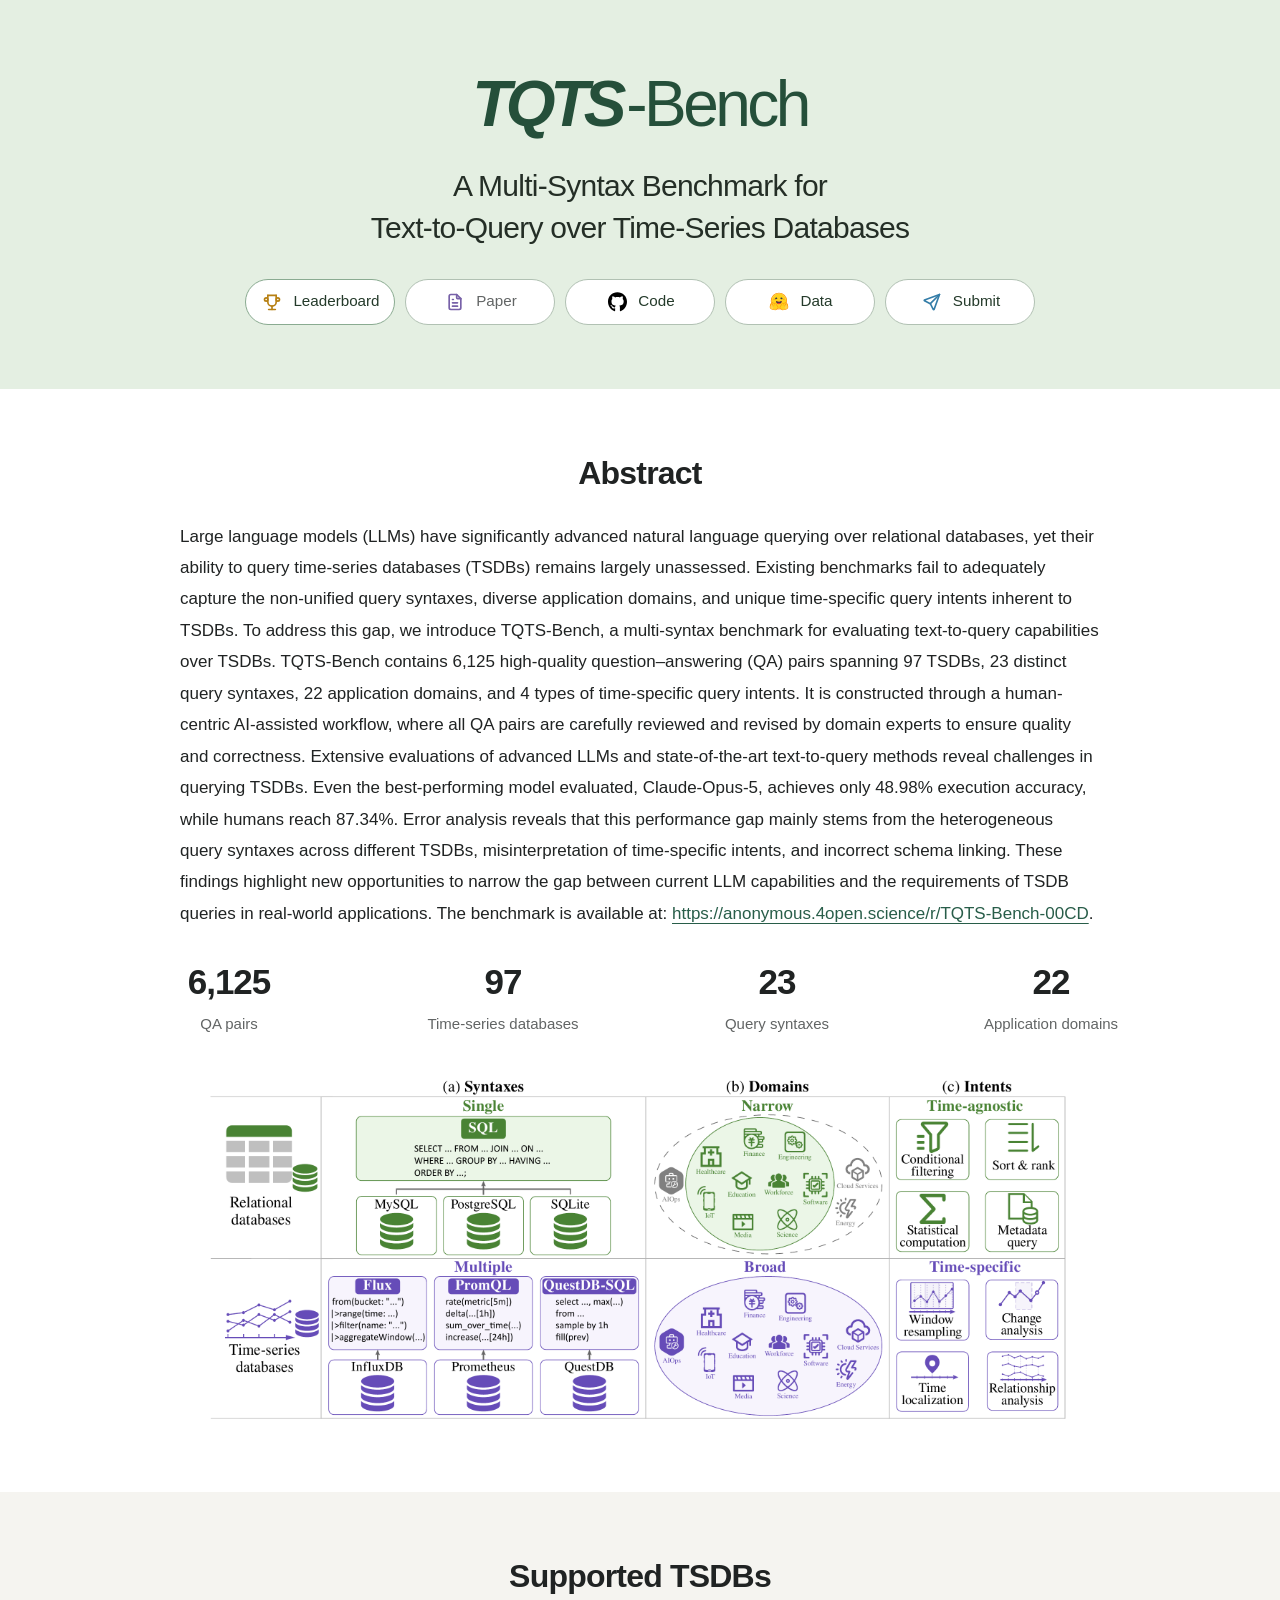
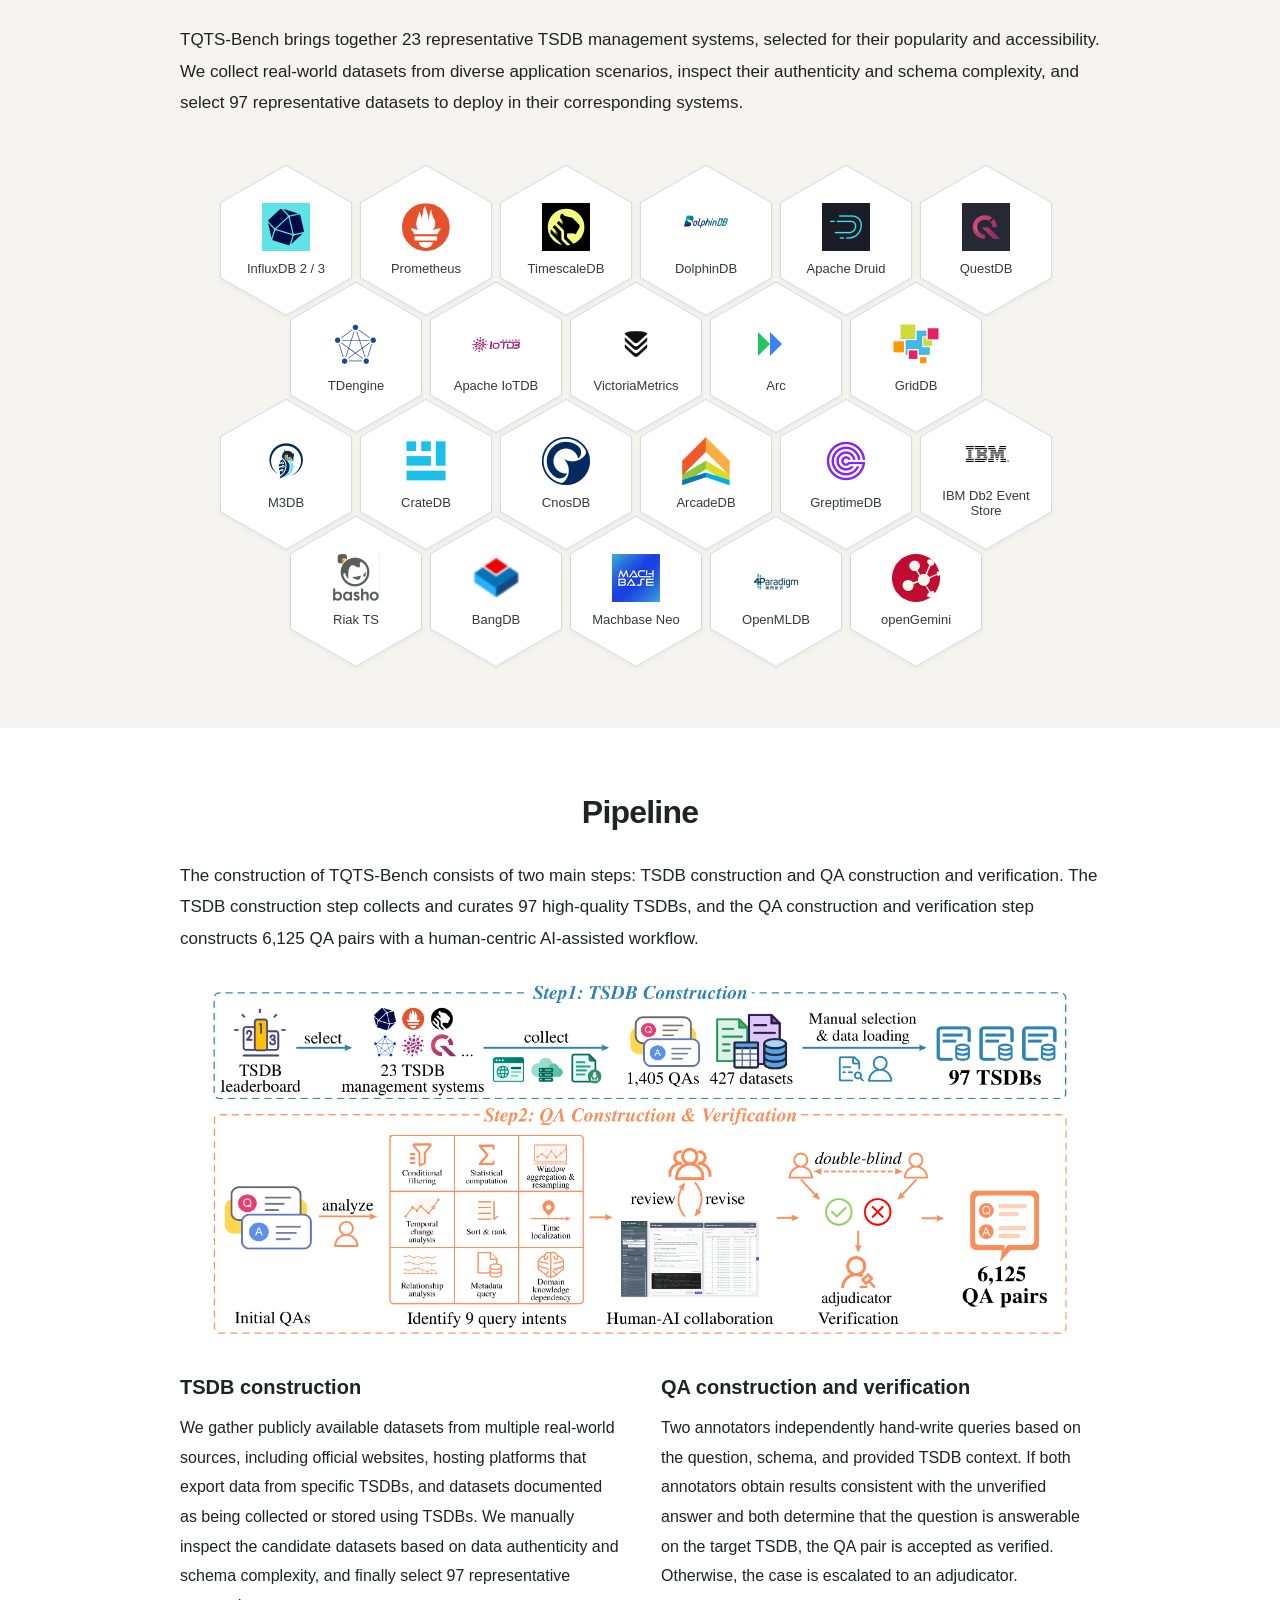
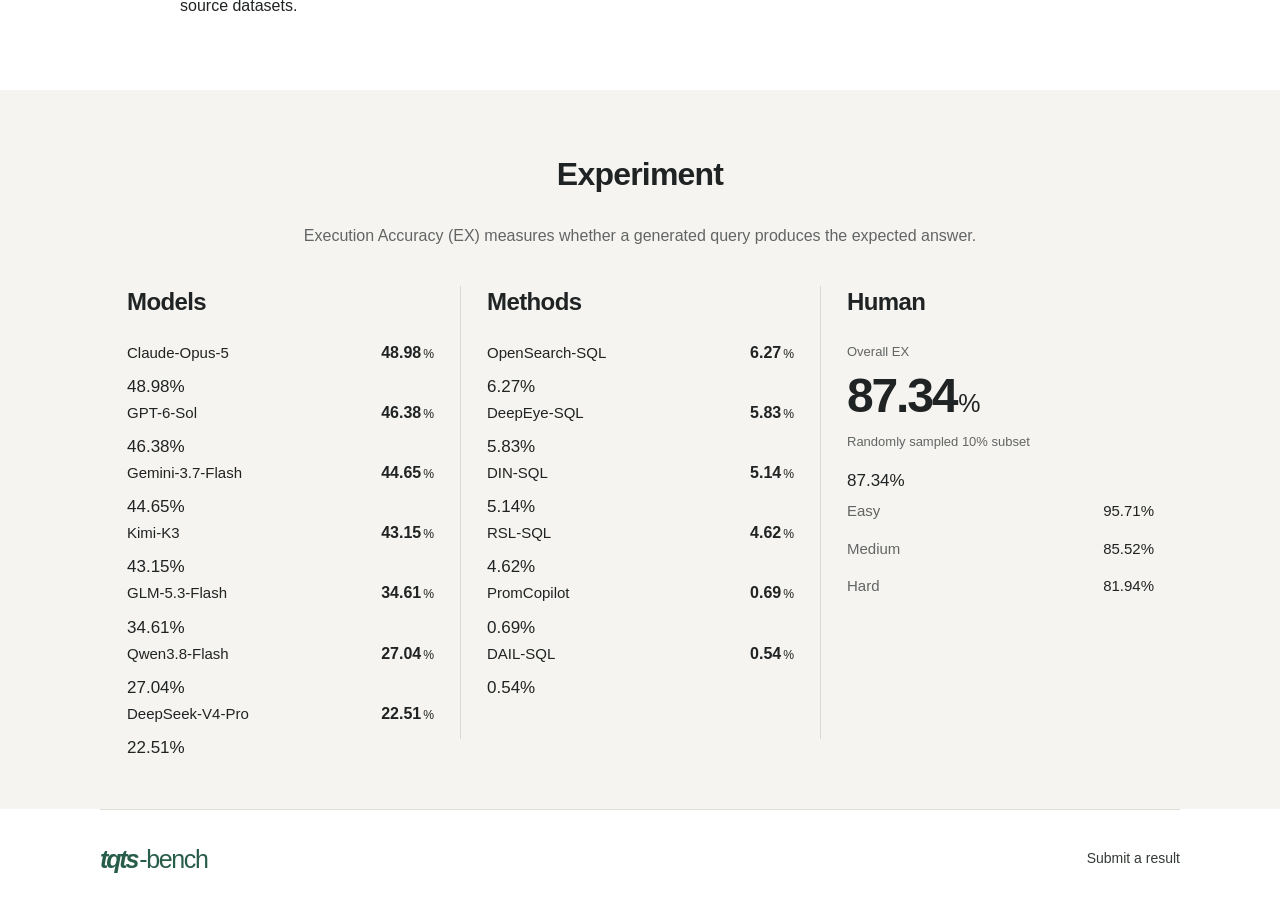
==== commit 194fd10f: "Publish approved experiment section and homepage refinements Publish reviewed local version 3915379:" ====
--- a/index.html
+++ b/index.html
@@ -2,9 +2,9 @@
 <html lang="en"><head><meta charset="utf-8"><meta name="viewport" content="width=device-width, initial-scale=1">
 <meta name="robots" content="noindex, nofollow, noarchive"><meta name="referrer" content="no-referrer">
 <meta http-equiv="Content-Security-Policy" content="default-src 'self'; script-src 'self'; style-src 'self'; img-src 'self'; font-src 'self'; connect-src 'self'; object-src 'none'; base-uri 'none'; form-action 'none'">
-<meta name="color-scheme" content="light"><link rel="icon" href="database.svg" type="image/svg+xml"><link rel="stylesheet" href="styles.css">
-<title>TQTS-Bench | A Multi-Syntax Benchmark</title><meta name="description" content="A multi-syntax benchmark for text-to-query over time-series databases: 6,125 QA pairs, 97 databases, and 23 query syntaxes."></head><body>
-<a class="skip-link" href="#overview">Skip to abstract</a><header class="hero" id="top"><div class="hero-copy container"><h1><span class="brand-tqts">TQTS</span><span class="brand-bench">-Bench</span></h1><p class="subtitle">A Multi-Syntax Benchmark for<br>Text-to-Query over Time-Series Databases</p><div class="resource-buttons"><a class="button primary" href="leaderboard.html"><img src="trophy-color.svg" class="icon" alt="" width="19" height="19">Scores</a><button class="button paper-disabled" disabled aria-label="Paper unavailable during anonymous review"><img src="file-text-color.svg" class="icon" alt="" width="19" height="19">Paper</button><a class="button" href="https://anonymous.4open.science/r/TQTS-Bench-00CD" target="_blank" rel="noopener noreferrer"><img src="github.svg" class="icon" alt="" width="19" height="19">Code</a><a class="button" href="https://huggingface.co/datasets/TQTS-Bench/TQTS-Bench" target="_blank" rel="noopener noreferrer"><img src="huggingface.svg" class="icon" alt="" width="19" height="19">Data</a><a class="button" href="submit.html"><img src="send-color.svg" class="icon" alt="" width="19" height="19">Submit</a></div></div></header><main>
+<meta name="color-scheme" content="light"><link rel="icon" href="database.svg" type="image/svg+xml"><link rel="stylesheet" href="styles.css?v=20261125-buttons">
+<title>TQTS-Bench | A Multi-Syntax Benchmark</title><meta name="description" content="A multi-syntax benchmark for text-to-query over time-series databases: 6,125 QA pairs, 97 databases, and 23 query syntaxes."><link rel="stylesheet" href="experiment.css?v=20261125-human"></head><body>
+<a class="skip-link" href="#overview">Skip to abstract</a><header class="hero" id="top"><div class="hero-copy container"><h1><span class="brand-tqts">TQTS</span><span class="brand-bench">-Bench</span></h1><p class="subtitle">A Multi-Syntax Benchmark for<br>Text-to-Query over Time-Series Databases</p><div class="resource-buttons"><a class="button primary" href="leaderboard.html"><img src="trophy-color.svg" class="icon" alt="" width="19" height="19">Leaderboard</a><button class="button paper-disabled" disabled aria-label="Paper unavailable during anonymous review"><img src="file-text-color.svg" class="icon" alt="" width="19" height="19">Paper</button><a class="button" href="https://anonymous.4open.science/r/TQTS-Bench-00CD" target="_blank" rel="noopener noreferrer"><img src="github.svg" class="icon" alt="" width="19" height="19">Code</a><a class="button" href="https://huggingface.co/datasets/TQTS-Bench/TQTS-Bench" target="_blank" rel="noopener noreferrer"><img src="huggingface.svg" class="icon" alt="" width="19" height="19">Data</a><a class="button" href="submit.html"><img src="send-color.svg" class="icon" alt="" width="19" height="19">Submit</a></div></div></header><main>
 <section class="section" id="overview"><div class="container"><h2>Abstract</h2>
 <div class="prose"><p>Large language models (LLMs) have significantly advanced natural language querying over relational databases, yet their ability to query time-series databases (TSDBs) remains largely unassessed. Existing benchmarks fail to adequately capture the non-unified query syntaxes, diverse application domains, and unique time-specific query intents inherent to TSDBs. To address this gap, we introduce TQTS-Bench, a multi-syntax benchmark for evaluating text-to-query capabilities over TSDBs. TQTS-Bench contains 6,125 high-quality question–answering (QA) pairs spanning 97 TSDBs, 23 distinct query syntaxes, 22 application domains, and 4 types of time-specific query intents. It is constructed through a human-centric AI-assisted workflow, where all QA pairs are carefully reviewed and revised by domain experts to ensure quality and correctness. Extensive evaluations of advanced LLMs and state-of-the-art text-to-query methods reveal challenges in querying TSDBs. Even the best-performing model evaluated, Claude-Opus-5, achieves only 48.98% execution accuracy, while humans reach 87.34%. Error analysis reveals that this performance gap mainly stems from the heterogeneous query syntaxes across different TSDBs, misinterpretation of time-specific intents, and incorrect schema linking. These findings highlight new opportunities to narrow the gap between current LLM capabilities and the requirements of TSDB queries in real-world applications. The benchmark is available at: <a href="https://anonymous.4open.science/r/TQTS-Bench-00CD" target="_blank" rel="noopener noreferrer">https://anonymous.4open.science/r/TQTS-Bench-00CD</a>.</p></div>
 <dl class="facts"><div><dd>6,125</dd><dt>QA pairs</dt></div><div><dd>97</dd><dt>Time-series databases</dt></div><div><dd>23</dd><dt>Query syntaxes</dt></div><div><dd>22</dd><dt>Application domains</dt></div></dl>
@@ -33,4 +33,89 @@
 <a class="hex" href="https://opengemini.github.io/" target="_blank" rel="noopener noreferrer" aria-label="openGemini official website or documentation, 1 TSDB"><span class="hex-face"><img src="opengemini.png" alt="" width="50" height="50" loading="lazy"><span>openGemini</span></span></a></div></div></section>
 <section class="section" id="pipeline"><div class="container"><h2>Pipeline</h2><div class="prose"><p>The construction of TQTS-Bench consists of two main steps: TSDB construction and QA construction and verification. The TSDB construction step collects and curates 97 high-quality TSDBs, and the QA construction and verification step constructs 6,125 QA pairs with a human-centric AI-assisted workflow.</p></div>
 <a class="figure-link" href="pipeline.png" target="_blank" rel="noopener noreferrer" aria-label="View the construction pipeline at full size"><img class="research-figure" src="pipeline.png" width="2835" height="1171" loading="lazy" alt="Pipeline: select TSDB systems, collect 427 datasets and 1,405 seed QAs, curate 97 databases, identify nine intents, construct QA pairs with human-AI collaboration, and verify 6,125 pairs through independent review and adjudication."></a>
-<div class="pipeline-copy"><div><h3>TSDB construction</h3><p>We gather publicly available datasets from multiple real-world sources, including official websites, hosting platforms that export data from specific TSDBs, and datasets documented as being collected or stored using TSDBs. We manually inspect the candidate datasets based on data authenticity and schema complexity, and finally select 97 representative source datasets.</p></div><div><h3>QA construction and verification</h3><p>Two annotators independently hand-write queries based on the question, schema, and provided TSDB context. If both annotators obtain results consistent with the unverified answer and both determine that the question is answerable on the target TSDB, the QA pair is accepted as verified. Otherwise, the case is escalated to an adjudicator.</p></div></div></div></section></main><footer class="site-footer container"><a class="footer-brand" href="index.html" aria-label="TQTS-Bench home"><span class="brand-tqts">tqts</span><span class="brand-bench">-bench</span></a><span>Text-to-Query over Time-Series Databases</span><a href="submit.html">Submit a result</a></footer></body></html>
+<div class="pipeline-copy"><div><h3>TSDB construction</h3><p>We gather publicly available datasets from multiple real-world sources, including official websites, hosting platforms that export data from specific TSDBs, and datasets documented as being collected or stored using TSDBs. We manually inspect the candidate datasets based on data authenticity and schema complexity, and finally select 97 representative source datasets.</p></div><div><h3>QA construction and verification</h3><p>Two annotators independently hand-write queries based on the question, schema, and provided TSDB context. If both annotators obtain results consistent with the unverified answer and both determine that the question is answerable on the target TSDB, the QA pair is accepted as verified. Otherwise, the case is escalated to an adjudicator.</p></div></div></div></section>
+<section class="section section-alt experiment" id="experiment" aria-labelledby="experiment-title">
+  <div class="container">
+    <h2 id="experiment-title">Experiment</h2>
+    <p class="experiment-intro">Execution Accuracy (EX) measures whether a generated query produces the expected answer.</p>
+    <div class="experiment-grid">
+      <article class="experiment-column" aria-labelledby="experiment-models">
+        <header><h3 id="experiment-models">Models</h3></header>
+        <ol class="experiment-results" aria-label="Model execution accuracy">
+<li class="experiment-result">
+  <div class="experiment-result-label"><span>Claude-Opus-5</span><output>48.98<span class="score-unit">%</span></output></div>
+  <meter min="0" max="100" value="48.98" aria-label="Claude-Opus-5 overall execution accuracy">48.98%</meter>
+</li>
+<li class="experiment-result">
+  <div class="experiment-result-label"><span>GPT-6-Sol</span><output>46.38<span class="score-unit">%</span></output></div>
+  <meter min="0" max="100" value="46.38" aria-label="GPT-6-Sol overall execution accuracy">46.38%</meter>
+</li>
+<li class="experiment-result">
+  <div class="experiment-result-label"><span>Gemini-3.7-Flash</span><output>44.65<span class="score-unit">%</span></output></div>
+  <meter min="0" max="100" value="44.65" aria-label="Gemini-3.7-Flash overall execution accuracy">44.65%</meter>
+</li>
+<li class="experiment-result">
+  <div class="experiment-result-label"><span>Kimi-K3</span><output>43.15<span class="score-unit">%</span></output></div>
+  <meter min="0" max="100" value="43.15" aria-label="Kimi-K3 overall execution accuracy">43.15%</meter>
+</li>
+<li class="experiment-result">
+  <div class="experiment-result-label"><span>GLM-5.3-Flash</span><output>34.61<span class="score-unit">%</span></output></div>
+  <meter min="0" max="100" value="34.61" aria-label="GLM-5.3-Flash overall execution accuracy">34.61%</meter>
+</li>
+<li class="experiment-result">
+  <div class="experiment-result-label"><span>Qwen3.8-Flash</span><output>27.04<span class="score-unit">%</span></output></div>
+  <meter min="0" max="100" value="27.04" aria-label="Qwen3.8-Flash overall execution accuracy">27.04%</meter>
+</li>
+<li class="experiment-result">
+  <div class="experiment-result-label"><span>DeepSeek-V4-Pro</span><output>22.51<span class="score-unit">%</span></output></div>
+  <meter min="0" max="100" value="22.51" aria-label="DeepSeek-V4-Pro overall execution accuracy">22.51%</meter>
+</li>
+        </ol>
+      </article>
+      <article class="experiment-column" aria-labelledby="experiment-methods">
+        <header><h3 id="experiment-methods">Methods</h3></header>
+        <ol class="experiment-results" aria-label="Method execution accuracy">
+<li class="experiment-result">
+  <div class="experiment-result-label"><span>OpenSearch-SQL</span><output>6.27<span class="score-unit">%</span></output></div>
+  <meter min="0" max="100" value="6.27" aria-label="OpenSearch-SQL overall execution accuracy">6.27%</meter>
+</li>
+<li class="experiment-result">
+  <div class="experiment-result-label"><span>DeepEye-SQL</span><output>5.83<span class="score-unit">%</span></output></div>
+  <meter min="0" max="100" value="5.83" aria-label="DeepEye-SQL overall execution accuracy">5.83%</meter>
+</li>
+<li class="experiment-result">
+  <div class="experiment-result-label"><span>DIN-SQL</span><output>5.14<span class="score-unit">%</span></output></div>
+  <meter min="0" max="100" value="5.14" aria-label="DIN-SQL overall execution accuracy">5.14%</meter>
+</li>
+<li class="experiment-result">
+  <div class="experiment-result-label"><span>RSL-SQL</span><output>4.62<span class="score-unit">%</span></output></div>
+  <meter min="0" max="100" value="4.62" aria-label="RSL-SQL overall execution accuracy">4.62%</meter>
+</li>
+<li class="experiment-result">
+  <div class="experiment-result-label"><span>PromCopilot</span><output>0.69<span class="score-unit">%</span></output></div>
+  <meter min="0" max="100" value="0.69" aria-label="PromCopilot overall execution accuracy">0.69%</meter>
+</li>
+<li class="experiment-result">
+  <div class="experiment-result-label"><span>DAIL-SQL</span><output>0.54<span class="score-unit">%</span></output></div>
+  <meter min="0" max="100" value="0.54" aria-label="DAIL-SQL overall execution accuracy">0.54%</meter>
+</li>
+        </ol>
+      </article>
+      <article class="experiment-column experiment-human" aria-labelledby="experiment-human">
+        <header><h3 id="experiment-human">Human</h3></header>
+        <div class="human-result">
+          <span class="human-metric">Overall EX</span>
+          <output>87.34<span class="score-unit">%</span></output>
+          <p class="human-sample">Randomly sampled 10% subset</p>
+          <meter min="0" max="100" value="87.34" aria-label="Human overall execution accuracy">87.34%</meter>
+        </div>
+        <dl class="human-breakdown" aria-label="Human execution accuracy by difficulty">
+          <div><dt>Easy</dt><dd>95.71%</dd></div>
+          <div><dt>Medium</dt><dd>85.52%</dd></div>
+          <div><dt>Hard</dt><dd>81.94%</dd></div>
+        </dl>
+      </article>
+    </div>
+  </div>
+</section>
+</main><footer class="site-footer container"><a class="footer-brand" href="index.html" aria-label="TQTS-Bench home"><span class="brand-tqts">tqts</span><span class="brand-bench">-bench</span></a><a href="submit.html">Submit a result</a></footer></body></html>
--- a/styles.css
+++ b/styles.css
@@ -1,7 +1,7 @@
 /* Research homepage: restrained typography, user-requested light surfaces.
    DESIGN_VARIANCE: 4; MOTION_INTENSITY: 2; VISUAL_DENSITY: 4. */
 :root{color-scheme:light;--text:#202323;--muted:#626565;--line:#dedfdb;--soft:#f5f4f0;--hero:#e4efe2;--accent:#285d49}
-*{box-sizing:border-box}body{margin:0;color:var(--text);background:#fff;font-family:Arial,Helvetica,sans-serif;font-size:17px;line-height:1.7;-webkit-font-smoothing:antialiased}h1,h2,h3,p{margin-top:0}a{color:var(--accent);text-underline-offset:4px}button,input{font:inherit}button,a,input{-webkit-tap-highlight-color:transparent}button{cursor:pointer}[hidden]{display:none!important}:focus-visible{outline:3px solid #28684b;outline-offset:5px}img{max-width:100%}.container{width:min(1080px,calc(100% - 64px));margin-inline:auto}.sr-only{position:absolute;width:1px;height:1px;overflow:hidden;clip:rect(0,0,0,0);white-space:nowrap}.skip-link{position:fixed;top:10px;left:10px;z-index:10;background:white;padding:10px 20px;transform:translateY(-180%)}.skip-link:focus{transform:none}.icon{flex-shrink:0;vertical-align:middle}.hero{background:var(--hero)}.hero-copy{text-align:center;padding:68px 0 64px}.hero h1{font-size:64px;line-height:1.15;font-weight:600;letter-spacing:-1px;margin-bottom:23px;color:#254f3a}.brand-tqts{font-family:"Arial Black",Arial,sans-serif;font-style:italic;font-weight:900;letter-spacing:-.085em;display:inline-block;padding-right:.08em}.brand-bench{font-weight:500;letter-spacing:-.055em}.subtitle{font-size:30px;line-height:1.4;font-weight:500;letter-spacing:-.025em;color:#242e26;margin-bottom:30px}.resource-buttons{display:flex;justify-content:center;gap:10px;flex-wrap:wrap}.button{display:inline-flex;align-items:center;justify-content:center;gap:9px;min-height:45px;padding:8px 21px;border:1px solid #b1c1b3;border-radius:24px;background:#fff;color:#243a2a;font-size:15.2px;line-height:1.6;text-decoration:none;font-weight:500;transition:background .18s,transform .18s}.button:not(:disabled):hover{background:white;transform:translateY(-2px)}.button.primary{border-color:#8aab91}.resource-buttons .icon{width:24px;height:24px;padding:2px;background:#fff;border-radius:4px;object-fit:contain}.button.paper-disabled{background:#fff;color:#626565;border-color:#b1c1b3;opacity:1;cursor:default;transform:none;pointer-events:none;transition:none}.section{padding:64px 0 70px}.section-alt{background:var(--soft)}.section h2{text-align:center;font-size:32px;letter-spacing:-.025em;line-height:1.25;margin-bottom:28px;color:#202323}.prose{max-width:920px;margin:auto}.prose p{margin-bottom:16px;line-height:1.85}.prose strong{font-weight:600}.facts{display:grid;grid-template-columns:repeat(4,1fr);margin:32px 0 38px;text-align:center;gap:16px}.facts dd{font-size:35px;font-weight:600;line-height:1.2;margin:0 0 8px;letter-spacing:-1px}.facts dt{font-size:15px;color:#626565}.figure-link{display:block;width:min(860px,94%);margin:30px auto 0}.research-figure{display:block;width:100%;height:auto}.pipeline-copy{display:grid;grid-template-columns:1fr 1fr;gap:42px;margin:34px auto 0;max-width:920px}.pipeline-copy h3{font-size:20px;line-height:1.4;margin-bottom:12px}.pipeline-copy p{font-size:16px;line-height:1.85;margin-bottom:0}
+*{box-sizing:border-box}body{margin:0;color:var(--text);background:#fff;font-family:Arial,Helvetica,sans-serif;font-size:17px;line-height:1.7;-webkit-font-smoothing:antialiased}h1,h2,h3,p{margin-top:0}a{color:var(--accent);text-underline-offset:4px}button,input{font:inherit}button,a,input{-webkit-tap-highlight-color:transparent}button{cursor:pointer}[hidden]{display:none!important}:focus-visible{outline:3px solid #28684b;outline-offset:5px}img{max-width:100%}.container{width:min(1080px,calc(100% - 64px));margin-inline:auto}.sr-only{position:absolute;width:1px;height:1px;overflow:hidden;clip:rect(0,0,0,0);white-space:nowrap}.skip-link{position:fixed;top:10px;left:10px;z-index:10;background:white;padding:10px 20px;transform:translateY(-180%)}.skip-link:focus{transform:none}.icon{flex-shrink:0;vertical-align:middle}.hero{background:var(--hero)}.hero-copy{text-align:center;padding:68px 0 64px}.hero h1{font-size:64px;line-height:1.15;font-weight:600;letter-spacing:-1px;margin-bottom:23px;color:#254f3a}.brand-tqts{font-family:"Arial Black",Arial,sans-serif;font-style:italic;font-weight:900;letter-spacing:-.085em;display:inline-block;padding-right:.08em}.brand-bench{font-weight:500;letter-spacing:-.055em}.subtitle{font-size:30px;line-height:1.4;font-weight:500;letter-spacing:-.025em;color:#242e26;margin-bottom:30px}.resource-buttons{display:flex;justify-content:center;gap:10px;flex-wrap:wrap}.button{display:inline-flex;align-items:center;justify-content:center;gap:9px;min-height:45px;padding:8px 21px;border:1px solid #b1c1b3;border-radius:24px;background:#fff;color:#243a2a;font-size:15.2px;line-height:1.6;text-decoration:none;font-weight:500;transition:background .18s,transform .18s}.button:not(:disabled):hover{background:white;transform:translateY(-2px)}.button.primary{border-color:#8aab91}.resource-buttons .button{width:150px;height:46px;flex:0 0 150px;padding:8px 12px;white-space:nowrap}.resource-buttons .icon{width:24px;height:24px;padding:2px;background:#fff;border-radius:4px;object-fit:contain}.button.paper-disabled{background:#fff;color:#626565;border-color:#b1c1b3;opacity:1;cursor:default;transform:none;pointer-events:none;transition:none}.section{padding:64px 0 70px}.section-alt{background:var(--soft)}.section h2{text-align:center;font-size:32px;letter-spacing:-.025em;line-height:1.25;margin-bottom:28px;color:#202323}.prose{max-width:920px;margin:auto}.prose p{margin-bottom:16px;line-height:1.85}.prose strong{font-weight:600}.facts{display:grid;grid-template-columns:repeat(4,1fr);margin:32px 0 38px;text-align:center;gap:16px}.facts dd{font-size:35px;font-weight:600;line-height:1.2;margin:0 0 8px;letter-spacing:-1px}.facts dt{font-size:15px;color:#626565}.figure-link{display:block;width:min(860px,94%);margin:30px auto 0}.research-figure{display:block;width:100%;height:auto}.pipeline-copy{display:grid;grid-template-columns:1fr 1fr;gap:42px;margin:34px auto 0;max-width:920px}.pipeline-copy h3{font-size:20px;line-height:1.4;margin-bottom:12px}.pipeline-copy p{font-size:16px;line-height:1.85;margin-bottom:0}
 /* Upright point-top hexagons, staggered rows; no rotated logo content. */
 .honeycomb{--hex:132px;display:grid;grid-template-columns:repeat(12,calc(var(--hex)/2 + 4px));grid-auto-rows:117px;justify-content:center;margin:40px auto 0;padding:6px 0 25px}.hex{position:relative;grid-column:span 2;width:var(--hex);height:151px;text-decoration:none;filter:drop-shadow(0 2px 2px #0000000b);transition:transform .2s;z-index:0}.hex:nth-child(11n+7){grid-column:2 / span 2}.hex-face{position:absolute;inset:0;display:flex;flex-direction:column;align-items:center;justify-content:center;gap:10px;background:#d9dbd5;clip-path:polygon(50% 0,100% 25%,100% 75%,50% 100%,0 75%,0 25%)}.hex-face:before{content:"";position:absolute;inset:1px;background:#fff;clip-path:inherit;z-index:-1}.hex img{object-fit:contain;width:48px;height:48px}.hex-face>span{font-size:13px;color:#363b37;line-height:1.2;max-width:115px;text-align:center}.hex:hover,.hex:focus-visible{transform:scale(1.14);z-index:2}.hex:hover .hex-face{background:#656a61}.hex:focus-visible{outline:none;filter:drop-shadow(0 0 3px #204c34)}
 .site-footer{display:flex;align-items:center;justify-content:space-between;gap:20px;padding-block:28px;border-top:1px solid var(--line);font-size:14px;color:var(--muted)}.site-footer>a{color:#343b36;text-decoration:none}.board-page{background:#fcfcfb}.board{max-width:1000px;padding:48px 0 70px}.board-title{text-align:center;margin-bottom:36px}.board-title h1{margin:0;line-height:1.2}.title-brand{display:block;font-size:25px;color:var(--accent);margin-bottom:14px}.page-title{display:block;font-size:42px;letter-spacing:-1.4px;font-weight:600}.back-home{display:inline-flex;align-items:center;gap:9px;color:var(--muted);text-decoration:none;font-size:15px;margin-bottom:26px}.back-home:hover{color:var(--accent)}.back-home span{font-size:22px;line-height:1}.site-footer .footer-brand{color:var(--accent);font-size:25px;white-space:nowrap}.site-footer .footer-brand span{width:auto;order:initial}.board-title p{color:var(--muted);font-size:18px}.view-switch{display:flex;justify-content:center;border-bottom:1px solid #d6d8d4;margin-bottom:28px;gap:28px}.view-switch button{padding:13px 8px;border:none;border-bottom:3px solid transparent;background:none;color:#656867;font-size:18px}.view-switch button[aria-selected=true]{border-bottom-color:#242c26;color:#202323}.view-switch button:hover{color:#202323}.board-toolbar{display:flex;align-items:center;justify-content:space-between;gap:20px;margin-bottom:12px}.board-toolbar p{margin:0;font-size:16px}.board-toolbar strong{display:block;font-weight:600}.board-toolbar p span{font-size:14px;color:var(--muted)}.search-field input{border:1px solid #d3d6d1;border-radius:6px;padding:10px 14px;background:white;width:260px;font-size:15px}.table-note{font-size:14px;color:var(--muted);margin:14px 0}.table-scroll{overflow-x:auto}.results-table{border-collapse:collapse;width:100%;font-size:16px;background:#fff;table-layout:fixed}.results-table th{background:#e9ebec;color:#202323;font-weight:600;padding:14px 12px;text-align:center;border-bottom:1px solid #d4d6d7}.results-table th:first-child{width:150px}.results-table th:last-child{width:135px}.results-table td{border-bottom:1px solid #e7e7e7;padding:17px 12px;text-align:center;vertical-align:middle}.results-table .entry-name{font-size:16px;font-weight:400;line-height:1.65}.results-table .score{font-size:16px;font-weight:500;font-variant-numeric:tabular-nums}.rank{color:#202323;font-size:16px;line-height:1.5}.rank time{display:table;background:#73797d;color:white;font-size:12px;line-height:1.45;border-radius:3px;margin:5px auto 0;padding:1px 6px;font-weight:400;white-space:nowrap}.entry-links{display:flex;justify-content:center;gap:13px;font-size:14px;margin-top:4px}.entry-links a{color:#397e87;text-decoration:none}.entry-links a:hover{text-decoration:underline}.papers-heading{max-width:790px}.papers-heading h2{font-size:25px;margin:0 0 10px}.papers-heading p{font-size:16px;color:var(--muted)}.sync-status{font-size:14px;background:#eeefec;padding:11px 16px;border-radius:4px}.paper-entry{padding:24px 0;border-bottom:1px solid var(--line)}.paper-entry h3{font-size:19px;font-weight:500;margin:8px 0}.paper-entry time{font-size:13px;background:#e8e9e6;padding:3px 7px;border-radius:3px}.paper-entry p{font-size:15px;color:var(--muted)}.paper-entry .entry-links{justify-content:flex-start}.empty-state{padding:55px 20px;text-align:center;border:1px solid var(--line);background:white;margin:24px 0}.empty-state h3{font-size:20px;font-weight:500}.empty-state p{font-size:16px;color:var(--muted);max-width:620px;margin:0 auto}
--- a/experiment.css
+++ b/experiment.css
@@ -0,0 +1,29 @@
+/* Paper results: three comparable columns, a shared 0–100 scale, no animation.
+   Existing design retained: variance 4, motion 2, density 4. */
+.experiment-intro{max-width:760px;text-align:center;margin:0 auto 36px;color:var(--muted);font-size:16px;line-height:1.7}
+.experiment-grid{display:grid;grid-template-columns:repeat(3,minmax(0,1fr));gap:0}
+.experiment-column{min-width:0;padding-inline:26px;border-left:1px solid transparent}
+.experiment-column + .experiment-column{border-left-color:#d7d9d2}
+.experiment-column header{margin-bottom:24px}
+.experiment-column h3{font-size:24px;line-height:1.3;letter-spacing:-.025em;margin:0 0 6px;color:var(--text)}
+.experiment-results{padding:0;margin:0;list-style:none;display:grid;gap:23px}
+.experiment-result-label{display:flex;justify-content:space-between;align-items:baseline;gap:9px;font-size:15px;line-height:1.45}
+.experiment-result-label > span{min-width:0;overflow-wrap:anywhere}
+.experiment-result output{flex-shrink:0;font-size:16px;font-weight:600;font-variant-numeric:tabular-nums}
+.experiment .score-unit{font-size:.76em;margin-left:2px;font-weight:400}
+.experiment meter{display:block;width:100%;height:5px;margin-top:9px;border:0;border-radius:0;background:transparent;appearance:none;-webkit-appearance:none}
+.experiment meter::-webkit-meter-bar{height:5px;background:transparent;border:0;border-radius:0;box-shadow:none}
+.experiment meter::-webkit-meter-optimum-value{background:#666e68;border-radius:0}
+.experiment meter::-moz-meter-bar{background:#666e68;border-radius:0}
+.human-result{padding-top:0}
+.human-metric{display:block;font-size:13px;color:var(--muted);margin-bottom:4px}
+.human-result output{display:block;font-size:48px;line-height:1.2;letter-spacing:-.045em;font-weight:600;font-variant-numeric:tabular-nums}
+.human-result .score-unit{font-size:25px;letter-spacing:0}
+.human-sample{font-size:13px;line-height:1.6;margin:8px 0 0;color:var(--muted)}
+.human-result meter{margin-top:14px}
+.human-breakdown{margin:28px 0 24px;display:grid;gap:15px}
+.human-breakdown > div{display:flex;justify-content:space-between;gap:16px;font-size:15px;line-height:1.5}
+.human-breakdown dt{color:var(--muted)}
+.human-breakdown dd{margin:0;font-variant-numeric:tabular-nums}
+@media(max-width:1050px){.experiment-column{padding-inline:18px}.experiment-result-label{font-size:14px}}
+@media(max-width:760px){.experiment-grid{grid-template-columns:1fr;gap:32px;max-width:500px;margin-inline:auto}.experiment-column{padding:0;border-left:0}.experiment-column + .experiment-column{padding:28px 0 0;border-left:0;border-top:1px solid #d7d9d2}.experiment-column header{margin-bottom:22px}.experiment-results{gap:20px}.experiment-result-label{font-size:16px}.experiment-column h3{font-size:23px}}
